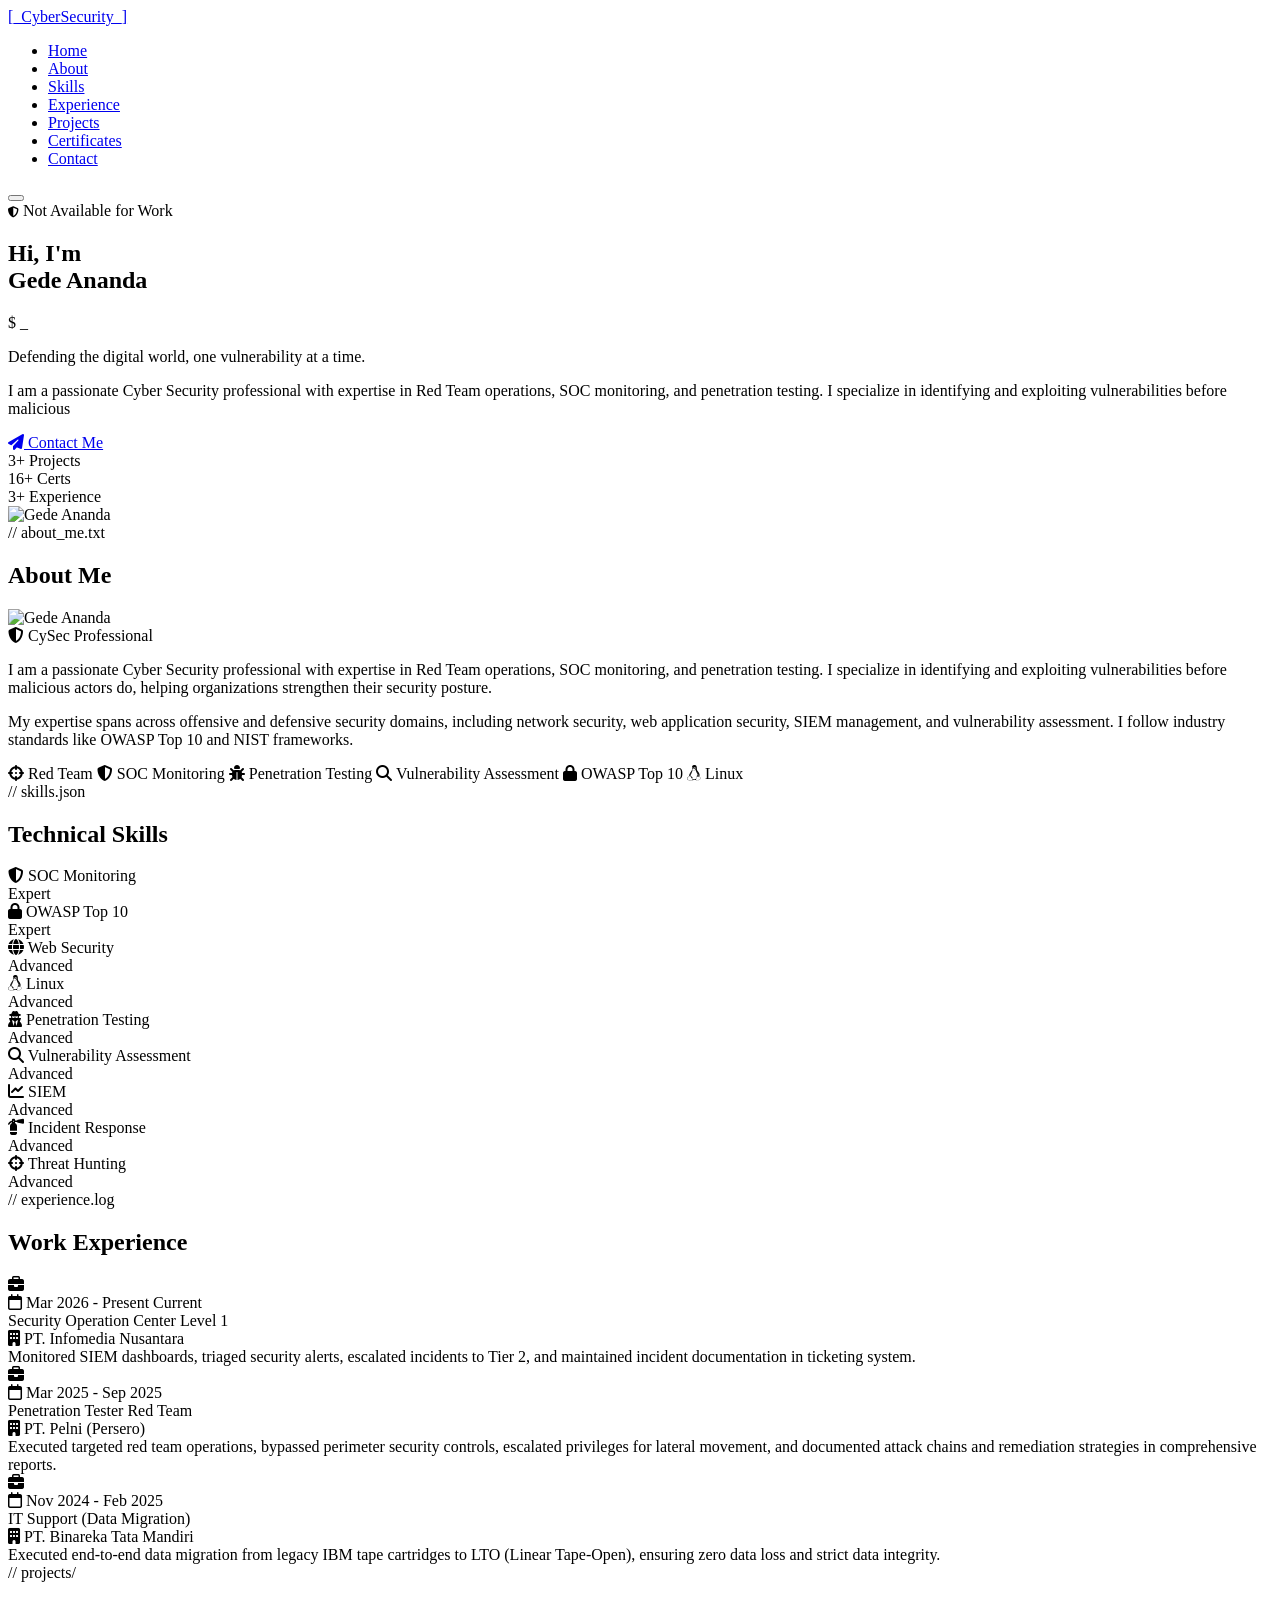
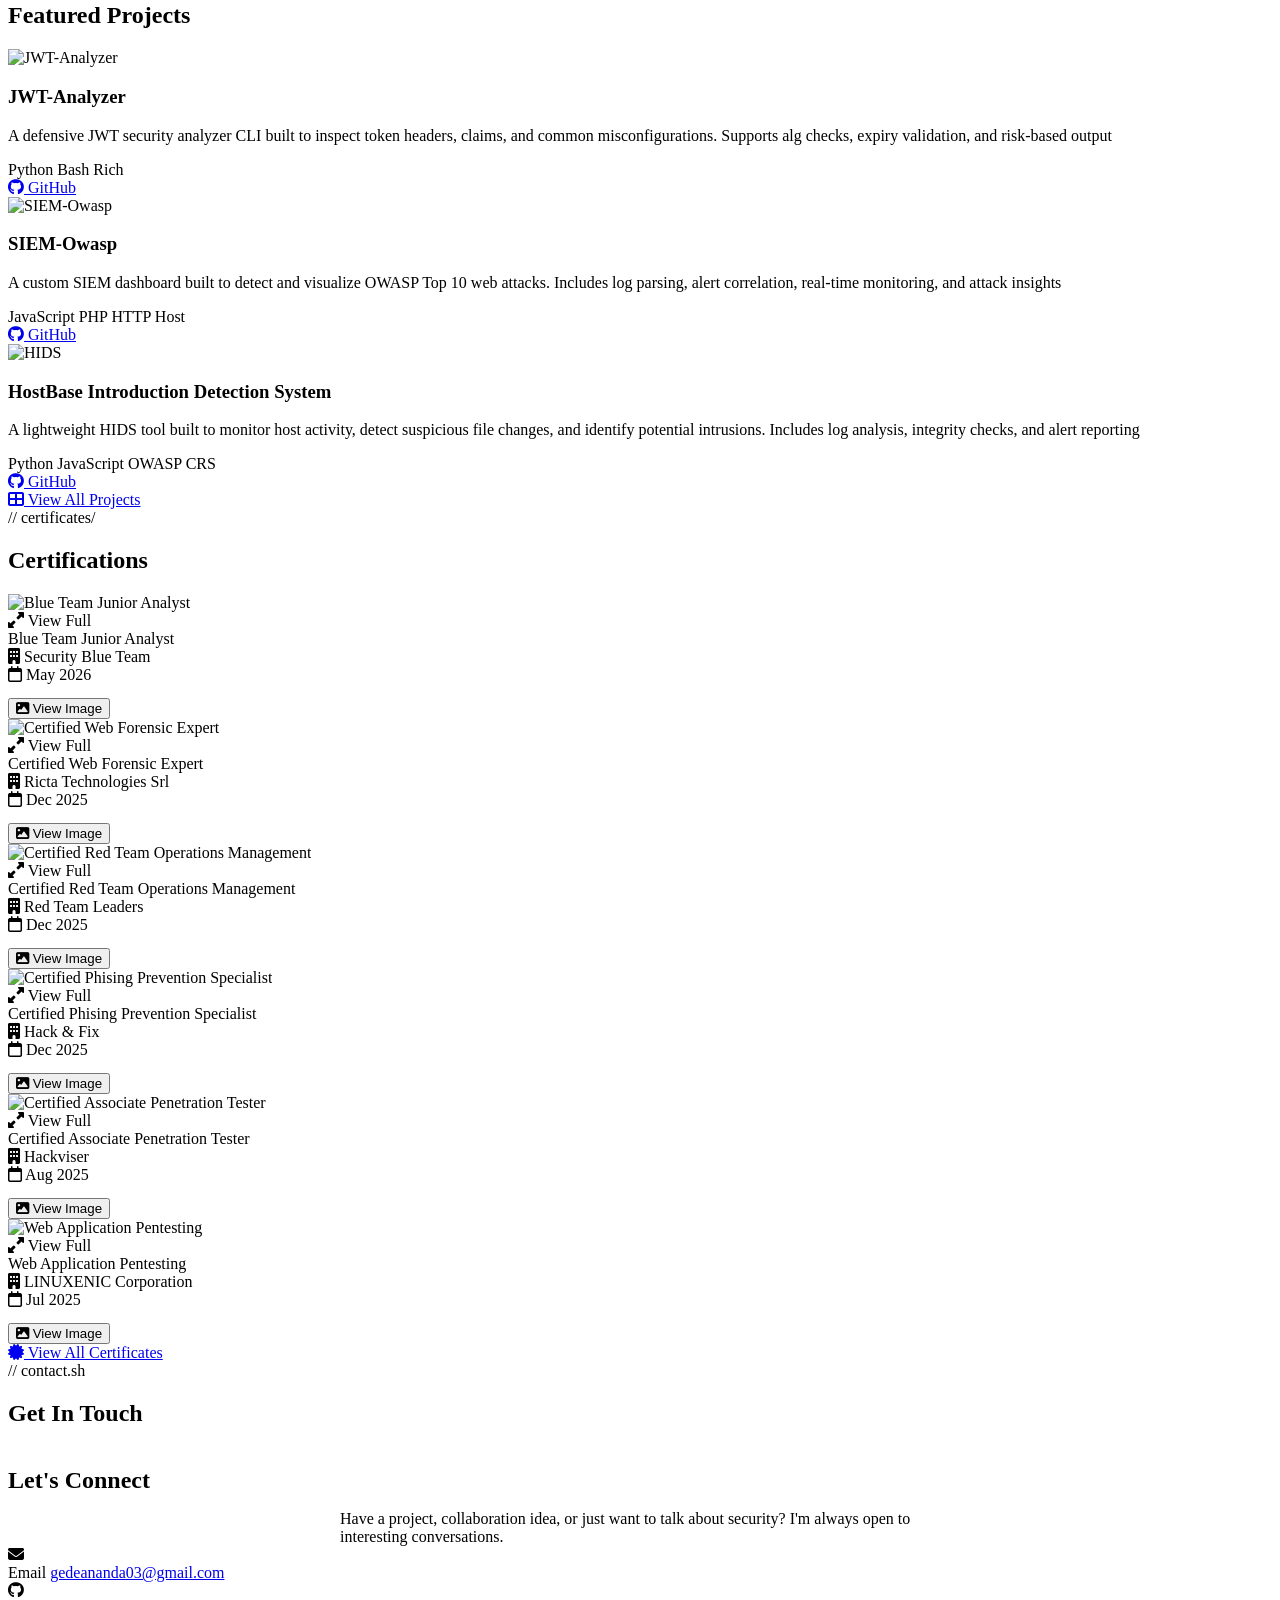
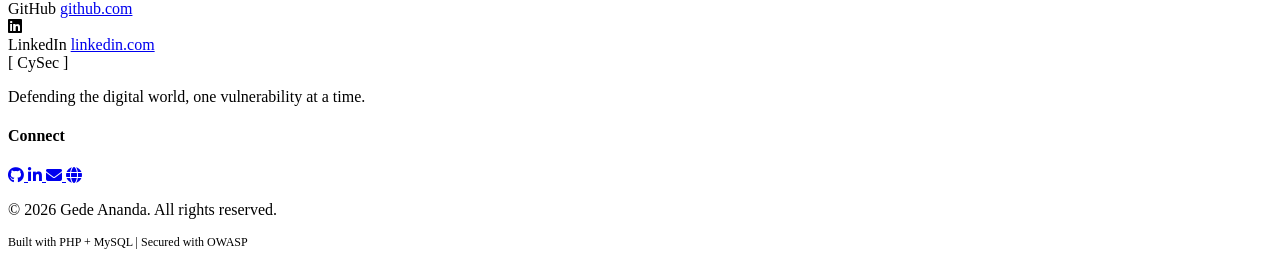
==== index.html @ 46caf902 "new" ====
<!DOCTYPE html>
<html lang="en">

<head>
  <meta charset="UTF-8">
  <meta name="viewport" content="width=device-width, initial-scale=1.0">
  <title>Gede Ananda | Cyber Security Portfolio</title>
  <meta name="description" content="Defending the digital world, one vulnerability at a time.">
  <meta name="keywords" content="cyber security, penetration testing, SOC analyst, red team, portfolio">
  <meta name="robots" content="index, follow">
  <meta property="og:title" content="Gede Ananda | Cyber Security Portfolio">
  <meta property="og:description" content="Defending the digital world, one vulnerability at a time.">
  <meta property="og:type" content="website">

  <!-- Font Awesome -->
  <link rel="stylesheet" href="https://cdnjs.cloudflare.com/ajax/libs/font-awesome/6.5.0/css/all.min.css">
  <!-- Main CSS -->
  <link rel="stylesheet" href="assets/css/style.css">
  <!-- Cursor Particle Effect -->
  <link rel="stylesheet" href="assets/css/cursor-particles.css">

  <style>
    /* Input error state */
    .form-control.input-error {
      border-color: #ef4444;
      box-shadow: 0 0 0 3px rgba(239, 68, 68, 0.15);
    }

    /* back-to-top */
    #back-to-top {
      position: fixed;
      bottom: 28px;
      right: 28px;
      width: 44px;
      height: 44px;
      background: linear-gradient(135deg, var(--cyan), var(--purple));
      border-radius: 50%;
      display: flex;
      align-items: center;
      justify-content: center;
      color: #fff;
      font-size: 1rem;
      cursor: pointer;
      opacity: 0;
      pointer-events: none;
      transition: all .3s ease;
      z-index: 500;
      box-shadow: 0 4px 20px rgba(0, 212, 255, .3);
      border: none;
    }

    #back-to-top:hover {
      transform: translateY(-3px);
    }
  </style>
</head>

<body>

  <!-- Navbar -->
  <nav class="navbar" id="navbar">
    <div class="container">
      <a href="index.html" class="nav-logo">
        <span class="logo-bracket">[</span>
        &nbsp;CyberSecurity&nbsp;
        <span class="logo-bracket">]</span>
      </a>

      <ul class="nav-links" id="nav-links">
        <li><a href="#hero" class="active">Home</a></li>
        <li><a href="#about">About</a></li>
        <li><a href="#skills">Skills</a></li>
        <li><a href="#experience">Experience</a></li>
        <li><a href="#projects">Projects</a></li>
        <li><a href="#certificates">Certificates</a></li>
        <li><a href="#contact" class="nav-cta">Contact</a></li>
      </ul>

      <button class="nav-toggle" id="nav-toggle" aria-label="Toggle navigation">
        <span></span><span></span><span></span>
      </button>
    </div>
  </nav>

  <!-- ============================================================
     HERO SECTION
     ============================================================ -->
  <section class="hero" id="hero" data-cursor-theme="dark">
    <div class="hero-glow"></div>
    <canvas id="hero-canvas"
      style="position:absolute;inset:0;width:100%;height:100%;pointer-events:none;z-index:0;"></canvas>

    <div class="container">
      <!-- Left content -->
      <div class="hero-content">
        <div class="hero-badge">
          <i class="fas fa-shield-alt" style="font-size:.7rem"></i>
          Not Available for Work
        </div>

        <h1 class="hero-name">
          Hi, I'm<br>
          <span class="highlight">Gede Ananda</span>
        </h1>

        <div class="hero-title">
          <span style="color:var(--text-muted)">$ </span>
          <span class="typing-text"
            data-phrases='["Cyber Security Analyst","Penetration Tester","Red Team Operator","SOC Analyst","Ethical Hacker"]'></span>
          <span style="color:var(--cyan);animation:pulse 1s infinite">_</span>
        </div>

        <p class="hero-tagline">Defending the digital world, one vulnerability at a time.</p>

        <p class="hero-desc">
          I am a passionate Cyber Security professional with expertise in Red Team operations, SOC monitoring, and
          penetration testing. I specialize in identifying and exploiting vulnerabilities before malicious </p>

        <div class="hero-actions">
          <a href="#contact" class="btn btn-outline" id="btn-contact">
            <i class="fas fa-paper-plane"></i> Contact Me
          </a>
        </div>

        <div class="hero-stats">
          <div class="hero-stat">
            <span class="hero-stat-number counter-number" data-count="3" data-suffix="+">3+</span>
            <span class="hero-stat-label">Projects</span>
          </div>
          <div class="hero-stat">
            <span class="hero-stat-number counter-number" data-count="16" data-suffix="+">16+</span>
            <span class="hero-stat-label">Certs</span>
          </div>
          <div class="hero-stat">
            <span class="hero-stat-number counter-number" data-count="3" data-suffix="+">3+</span>
            <span class="hero-stat-label">Experience</span>
          </div>
        </div>
      </div>

      <!-- Right: avatar -->
      <div class="hero-image-wrap">
        <div class="hero-avatar-ring">
          <img src="assets/uploads/profile/profile1.png" alt="Gede Ananda" class="hero-avatar" id="hero-avatar">
        </div>
      </div>
    </div>
  </section>

  <!-- ============================================================
     ABOUT SECTION
     ============================================================ -->
  <section id="about" data-cursor-theme="blue">
    <div class="container">
      <div class="section-header reveal">
        <span class="section-label">// about_me.txt</span>
        <h2 class="section-title">About Me</h2>
        <div class="section-line"></div>
      </div>

      <div class="about-grid">
        <div class="about-image-wrap reveal">
          <img src="assets/uploads/profile/profile2.png" alt="Gede Ananda" class="about-avatar">
          <div class="about-badge">
            <i class="fas fa-shield-alt"></i> CySec Professional
          </div>
        </div>

        <div class="about-content reveal reveal-delay-1">
          <p>
            I am a passionate Cyber Security professional with expertise in Red Team operations, SOC monitoring, and
            penetration testing. I specialize in identifying and exploiting vulnerabilities before malicious actors do,
            helping organizations strengthen their security posture. </p>
          <p>My expertise spans across offensive and defensive security domains, including network security, web
            application security, SIEM management, and vulnerability assessment. I follow industry standards like OWASP
            Top 10 and NIST frameworks.</p>

          <div class="about-tags">
            <span class="about-tag"><i class="fas fa-crosshairs"></i> Red Team</span>
            <span class="about-tag"><i class="fas fa-shield-alt"></i> SOC Monitoring</span>
            <span class="about-tag"><i class="fas fa-bug"></i> Penetration Testing</span>
            <span class="about-tag"><i class="fas fa-search"></i> Vulnerability Assessment</span>
            <span class="about-tag"><i class="fas fa-lock"></i> OWASP Top 10</span>
            <span class="about-tag"><i class="fab fa-linux"></i> Linux</span>
          </div>
        </div>
      </div>
    </div>
  </section>

  <!-- ============================================================
     SKILLS SECTION
     ============================================================ -->
  <section id="skills" data-cursor-theme="dark">
    <div class="container">
      <div class="section-header reveal">
        <span class="section-label">// skills.json</span>
        <h2 class="section-title">Technical Skills</h2>
        <div class="section-line"></div>
      </div>

      <div class="skills-grid">
        <div class="skill-card reveal" style="transition-delay: 0s">
          <div class="skill-header">
            <div class="skill-name">
              <i class="fas fa-shield-alt"></i>
              SOC Monitoring
            </div>
            <span class="skill-level-text level-expert">
              Expert </span>
          </div>
          <div class="skill-bar">
            <div class="skill-fill" data-level="90"></div>
          </div>
        </div>
        <div class="skill-card reveal" style="transition-delay: 0.1s">
          <div class="skill-header">
            <div class="skill-name">
              <i class="fas fa-lock"></i>
              OWASP Top 10
            </div>
            <span class="skill-level-text level-expert">
              Expert </span>
          </div>
          <div class="skill-bar">
            <div class="skill-fill" data-level="90"></div>
          </div>
        </div>
        <div class="skill-card reveal" style="transition-delay: 0.2s">
          <div class="skill-header">
            <div class="skill-name">
              <i class="fas fa-globe"></i>
              Web Security
            </div>
            <span class="skill-level-text level-advanced">
              Advanced </span>
          </div>
          <div class="skill-bar">
            <div class="skill-fill" data-level="88"></div>
          </div>
        </div>
        <div class="skill-card reveal" style="transition-delay: 0.3s">
          <div class="skill-header">
            <div class="skill-name">
              <i class="fab fa-linux"></i>
              Linux
            </div>
            <span class="skill-level-text level-advanced">
              Advanced </span>
          </div>
          <div class="skill-bar">
            <div class="skill-fill" data-level="87"></div>
          </div>
        </div>
        <div class="skill-card reveal" style="transition-delay: 0s">
          <div class="skill-header">
            <div class="skill-name">
              <i class="fas fa-user-secret"></i>
              Penetration Testing
            </div>
            <span class="skill-level-text level-advanced">
              Advanced </span>
          </div>
          <div class="skill-bar">
            <div class="skill-fill" data-level="85"></div>
          </div>
        </div>
        <div class="skill-card reveal" style="transition-delay: 0.1s">
          <div class="skill-header">
            <div class="skill-name">
              <i class="fas fa-search"></i>
              Vulnerability Assessment
            </div>
            <span class="skill-level-text level-advanced">
              Advanced </span>
          </div>
          <div class="skill-bar">
            <div class="skill-fill" data-level="85"></div>
          </div>
        </div>
        <div class="skill-card reveal" style="transition-delay: 0.3s">
          <div class="skill-header">
            <div class="skill-name">
              <i class="fas fa-chart-line"></i>
              SIEM
            </div>
            <span class="skill-level-text level-advanced">
              Advanced </span>
          </div>
          <div class="skill-bar">
            <div class="skill-fill" data-level="80"></div>
          </div>
        </div>
        <div class="skill-card reveal" style="transition-delay: 0s">
          <div class="skill-header">
            <div class="skill-name">
              <i class="fas fa-fire-extinguisher"></i>
              Incident Response
            </div>
            <span class="skill-level-text level-advanced">
              Advanced </span>
          </div>
          <div class="skill-bar">
            <div class="skill-fill" data-level="78"></div>
          </div>
        </div>
        <div class="skill-card reveal" style="transition-delay: 0.1s">
          <div class="skill-header">
            <div class="skill-name">
              <i class="fas fa-crosshairs"></i>
              Threat Hunting
            </div>
            <span class="skill-level-text level-advanced">
              Advanced </span>
          </div>
          <div class="skill-bar">
            <div class="skill-fill" data-level="75"></div>
          </div>
        </div>
      </div>
    </div>
  </section>

  <!-- ============================================================
     EXPERIENCE SECTION
     ============================================================ -->
  <section id="experience" data-cursor-theme="purple">
    <div class="container">
      <div class="section-header reveal">
        <span class="section-label">// experience.log</span>
        <h2 class="section-title">Work Experience</h2>
        <div class="section-line"></div>
      </div>

      <div class="timeline">
        <div class="timeline-item reveal">
          <div class="timeline-dot"><i class="fas fa-briefcase"></i></div>
          <div class="timeline-card">
            <div class="timeline-period">
              <i class="far fa-calendar"></i>
              Mar 2026 - Present <span class="badge-current"> Current</span>
            </div>
            <div class="timeline-position">Security Operation Center Level 1</div>
            <div class="timeline-company"><i class="fas fa-building"></i> PT. Infomedia Nusantara</div>
            <div class="timeline-desc">Monitored SIEM dashboards, triaged security alerts, escalated incidents to Tier
              2, and maintained incident documentation in ticketing system.</div>
          </div>
        </div>
        <div class="timeline-item reveal">
          <div class="timeline-dot"><i class="fas fa-briefcase"></i></div>
          <div class="timeline-card">
            <div class="timeline-period">
              <i class="far fa-calendar"></i>
              Mar 2025 - Sep 2025
            </div>
            <div class="timeline-position">Penetration Tester Red Team</div>
            <div class="timeline-company"><i class="fas fa-building"></i> PT. Pelni (Persero)</div>
            <div class="timeline-desc">Executed targeted red team operations, bypassed perimeter security controls,
              escalated privileges for lateral movement, and documented attack chains and remediation strategies in
              comprehensive reports.</div>
          </div>
        </div>
        <div class="timeline-item reveal">
          <div class="timeline-dot"><i class="fas fa-briefcase"></i></div>
          <div class="timeline-card">
            <div class="timeline-period">
              <i class="far fa-calendar"></i>
              Nov 2024 - Feb 2025
            </div>
            <div class="timeline-position">IT Support (Data Migration)</div>
            <div class="timeline-company"><i class="fas fa-building"></i> PT. Binareka Tata Mandiri</div>
            <div class="timeline-desc">Executed end-to-end data migration from legacy IBM tape cartridges to LTO (Linear
              Tape-Open), ensuring zero data loss and strict data integrity.</div>
          </div>
        </div>
      </div>
    </div>
  </section>

  <!-- ============================================================
     PROJECTS SECTION
     ============================================================ -->
  <section id="projects" data-cursor-theme="dark">
    <div class="container">
      <div class="section-header reveal">
        <span class="section-label">// projects/</span>
        <h2 class="section-title">Featured Projects</h2>
        <div class="section-line"></div>
      </div>

      <div class="projects-grid">
        <div class="project-card reveal" style="transition-delay: 0s">
          <div class="project-image-placeholder">
            <img src="assets/uploads/project/JWT.png" alt="JWT-Analyzer" class="cert-image" loading="lazy">
          </div>

          <div class="project-body">
            <h3 class="project-title">JWT-Analyzer</h3>
            <p class="project-desc">
              A defensive JWT security analyzer CLI built to inspect token headers, claims, and common
              misconfigurations. Supports alg checks, expiry validation, and risk-based output </p>

            <div class="project-tech">
              <span class="tech-tag">Python</span>
              <span class="tech-tag">Bash</span>
              <span class="tech-tag">Rich</span>
            </div>

            <div class="project-links">
              <a href="https://github.com/nantzzsec/jwt-analyzer" target="_blank" rel="noopener noreferrer"
                class="project-link github">
                <i class="fab fa-github"></i> GitHub
              </a>
            </div>
          </div>
        </div>

        <div class="project-card reveal" style="transition-delay: 0.1s">
          <div class="project-image-placeholder">
            <img src="assets/uploads/project/SIEM-Owasp.png" alt="SIEM-Owasp" class="cert-image" loading="lazy">
          </div>
          <div class="project-body">
            <h3 class="project-title">SIEM-Owasp</h3>
            <p class="project-desc">
              A custom SIEM dashboard built to detect and visualize OWASP Top 10 web attacks. Includes log parsing,
              alert correlation, real-time monitoring, and attack insights</p>
            <div class="project-tech">
              <span class="tech-tag">JavaScript</span>
              <span class="tech-tag">PHP</span>
              <span class="tech-tag">HTTP</span>
              <span class="tech-tag">Host</span>
            </div>
            <div class="project-links">
              <a href="https://github.com/nantzzsec/SIEM_Owasp" target="_blank" rel="noopener noreferrer"
                class="project-link github">
                <i class="fab fa-github"></i> GitHub
              </a>
            </div>
          </div>
        </div>

        <div class="project-card reveal" style="transition-delay: 0.2s">
          <div class="project-image-placeholder">
            <img src="assets/uploads/project/HIDS.png" alt="HIDS" class="cert-image" loading="lazy">
          </div>
          <div class="project-body">
            <h3 class="project-title">HostBase Introduction Detection System</h3>
            <p class="project-desc">
              A lightweight HIDS tool built to monitor host activity, detect suspicious file changes, and identify
              potential intrusions. Includes log analysis, integrity checks, and alert reporting</p>
            <div class="project-tech">
              <span class="tech-tag">Python</span>
              <span class="tech-tag">JavaScript</span>
              <span class="tech-tag">OWASP CRS</span>
            </div>
            <div class="project-links">
              <a href="https://github.com/nantzzsec/HIDS" target="_blank" rel="noopener noreferrer"
                class="project-link github">
                <i class="fab fa-github"></i> GitHub
              </a>
            </div>
          </div>
        </div>
      </div>
      <a href="projects.html" class="btn btn-secoundary" id="btn-projects-submit"
        style="width:100%;justify-content:center">
        <i class="fas fa-th-large"></i> View All Projects
      </a>
    </div>
  </section>

  <!-- ============================================================
     CERTIFICATES SECTION
     ============================================================ -->
  <section id="certificates" data-cursor-theme="blue">
    <div class="container">
      <div class="section-header reveal">
        <span class="section-label">// certificates/</span>
        <h2 class="section-title">Certifications</h2>
        <div class="section-line"></div>
      </div>

      <div class="certs-grid">
        <div class="cert-card reveal" style="transition-delay: 0s">
          <!-- Certificate photo ΓåÆ click to open lightbox -->
          <div class="cert-image-wrap" data-lightbox-src="assets/uploads/certificates/BTFA.jpg"
            data-lightbox-title="Blue Team Junior Analyst">
            <img src="assets/uploads/certificates/BTFA.jpg" alt="Blue Team Junior Analyst" class="cert-image"
              loading="lazy">
            <div class="cert-image-overlay">
              <i class="fas fa-expand-alt"></i>
              <span>View Full</span>
            </div>
          </div>
          <div class="cert-body">
            <div class="cert-title">Blue Team Junior Analyst</div>
            <div class="cert-issuer"><i class="fas fa-building"></i> Security Blue Team</div>
            <div class="cert-date"><i class="far fa-calendar"></i> May 2026</div>
            <div style="display:flex;gap:8px;flex-wrap:wrap;margin-top:14px">
              <button type="button" class="cert-link" data-lightbox-src="assets/uploads/certificates/BFTA.jpg"
                data-lightbox-title="Security Blue Team">
                <i class="fas fa-image"></i> View Image
              </button>
            </div>
          </div>
        </div>

        <div class="cert-card reveal" style="transition-delay: 0s">
          <!-- Certificate photo ΓåÆ click to open lightbox -->
          <div class="cert-image-wrap" data-lightbox-src="assets/uploads/certificates/CWFE.jpg"
            data-lightbox-title="Certified Web Forensic Expert">
            <img src="assets/uploads/certificates/CWFE.jpg" alt="Certified Web Forensic Expert" class="cert-image"
              loading="lazy">
            <div class="cert-image-overlay">
              <i class="fas fa-expand-alt"></i>
              <span>View Full</span>
            </div>
          </div>
          <div class="cert-body">
            <div class="cert-title">Certified Web Forensic Expert</div>
            <div class="cert-issuer"><i class="fas fa-building"></i> Ricta Technologies Srl</div>
            <div class="cert-date"><i class="far fa-calendar"></i> Dec 2025</div>
            <div style="display:flex;gap:8px;flex-wrap:wrap;margin-top:14px">
              <button type="button" class="cert-link" data-lightbox-src="assets/uploads/certificates/CWFE.jpg"
                data-lightbox-title="Certified Web Forensic Expert">
                <i class="fas fa-image"></i> View Image
              </button>
            </div>
          </div>
        </div>

        <div class="cert-card reveal" style="transition-delay: 0s">
          <!-- Certificate photo ΓåÆ click to open lightbox -->
          <div class="cert-image-wrap" data-lightbox-src="assets/uploads/certificates/CRTOM.jpg"
            data-lightbox-title="Certified Red Team Operations Management">
            <img src="assets/uploads/certificates/CRTOM.jpg" alt="Certified Red Team Operations Management"
              class="cert-image" loading="lazy">
            <div class="cert-image-overlay">
              <i class="fas fa-expand-alt"></i>
              <span>View Full</span>
            </div>
          </div>
          <div class="cert-body">
            <div class="cert-title">Certified Red Team Operations Management</div>
            <div class="cert-issuer"><i class="fas fa-building"></i> Red Team Leaders</div>
            <div class="cert-date"><i class="far fa-calendar"></i> Dec 2025</div>
            <div style="display:flex;gap:8px;flex-wrap:wrap;margin-top:14px">
              <button type="button" class="cert-link" data-lightbox-src="assets/uploads/certificates/CRTOM.jpg"
                data-lightbox-title="Certified Red Team Operations Management">
                <i class="fas fa-image"></i> View Image
              </button>
            </div>
          </div>
        </div>
        <div class="cert-card reveal" style="transition-delay: 0s">
          <!-- Certificate photo ΓåÆ click to open lightbox -->
          <div class="cert-image-wrap" data-lightbox-src="assets/uploads/certificates/CPPS.jpg"
            data-lightbox-title="Certified Phising Prevention Specialist">
            <img src="assets/uploads/certificates/CPPS.jpg" alt="Certified Phising Prevention Specialist"
              class="cert-image" loading="lazy">
            <div class="cert-image-overlay">
              <i class="fas fa-expand-alt"></i>
              <span>View Full</span>
            </div>
          </div>
          <div class="cert-body">
            <div class="cert-title">Certified Phising Prevention Specialist</div>
            <div class="cert-issuer"><i class="fas fa-building"></i> Hack & Fix</div>
            <div class="cert-date"><i class="far fa-calendar"></i> Dec 2025</div>
            <div style="display:flex;gap:8px;flex-wrap:wrap;margin-top:14px">
              <button type="button" class="cert-link" data-lightbox-src="assets/uploads/certificates/CPPS.jpg"
                data-lightbox-title="Certified Phising Prevention Specialist">
                <i class="fas fa-image"></i> View Image
              </button>
            </div>
          </div>
        </div>
        <div class="cert-card reveal" style="transition-delay: 0s">
          <!-- Certificate photo ΓåÆ click to open lightbox -->
          <div class="cert-image-wrap" data-lightbox-src="assets/uploads/certificates/CAPT.jpg"
            data-lightbox-title="Certified Associate Penetration Tester">
            <img src="assets/uploads/certificates/CAPT.jpg" alt="Certified Associate Penetration Tester"
              class="cert-image" loading="lazy">
            <div class="cert-image-overlay">
              <i class="fas fa-expand-alt"></i>
              <span>View Full</span>
            </div>
          </div>
          <div class="cert-body">
            <div class="cert-title">Certified Associate Penetration Tester</div>
            <div class="cert-issuer"><i class="fas fa-building"></i> Hackviser</div>
            <div class="cert-date"><i class="far fa-calendar"></i> Aug 2025</div>
            <div style="display:flex;gap:8px;flex-wrap:wrap;margin-top:14px">
              <button type="button" class="cert-link" data-lightbox-src="assets/uploads/certificates/CAPT.jpg"
                data-lightbox-title="Certified Associate Penetration Tester">
                <i class="fas fa-image"></i> View Image
              </button>
            </div>
          </div>
        </div>
        <div class="cert-card reveal" style="transition-delay: 0s">
          <!-- Certificate photo ΓåÆ click to open lightbox -->
          <div class="cert-image-wrap" data-lightbox-src="assets/uploads/certificates/LWAP.jpg"
            data-lightbox-title="Web Application Pentesting">
            <img src="assets/uploads/certificates/LWAP.jpg" alt="Web Application Pentesting" class="cert-image"
              loading="lazy">
            <div class="cert-image-overlay">
              <i class="fas fa-expand-alt"></i>
              <span>View Full</span>
            </div>
          </div>
          <div class="cert-body">
            <div class="cert-title">Web Application Pentesting</div>
            <div class="cert-issuer"><i class="fas fa-building"></i> LINUXENIC Corporation</div>
            <div class="cert-date"><i class="far fa-calendar"></i> Jul 2025</div>
            <div style="display:flex;gap:8px;flex-wrap:wrap;margin-top:14px">
              <button type="button" class="cert-link" data-lightbox-src="assets/uploads/certificates/LWAP.jpg"
                data-lightbox-title="Web Application Pentesting">
                <i class="fas fa-image"></i> View Image
              </button>
            </div>
          </div>
        </div>
      </div>
      <a href="certificates.html" class="btn btn-secoundary"
        style="width:100%;justify-content:center;margin-top:40px;"><i class="fas fa-certificate"></i> View All
        Certificates</a>
    </div>
  </section>

  <!-- ============================================================
     CONTACT SECTION
     ============================================================ -->
  <section id="contact" data-cursor-theme="dark">
    <div class="container">
      <div class="section-header reveal">
        <span class="section-label">// contact.sh</span>
        <h2 class="section-title">Get In Touch</h2>
        <div class="section-line"></div>
        <h3 style="margin-top: 40px; margin-bottom: 16px; font-size: 1.5rem; color: var(--text-primary);">Let's Connect
        </h3>
        <p style="color: var(--text-secondary); max-width: 600px; margin: 0 auto;">Have a project, collaboration idea,
          or just want to talk about security? I'm always open to interesting conversations.</p>
      </div>

      <div class="contact-grid">

        <div class="contact-item">
          <div class="contact-item-icon"><i class="fas fa-envelope"></i></div>
          <div class="contact-item-text">
            <span class="label">Email</span>
            <a href="mailto:gedeananda03@gmail.com" class="value">gedeananda03@gmail.com</a>
          </div>
        </div>

        <div class="contact-item">
          <div class="contact-item-icon"><i class="fab fa-github"></i></div>
          <div class="contact-item-text">
            <span class="label">GitHub</span>
            <a href="https://github.com/nantzzsec" target="_blank" rel="noopener noreferrer"
              class="value">github.com</a>
          </div>
        </div>

        <div class="contact-item">
          <div class="contact-item-icon"><i class="fab fa-linkedin"></i></div>
          <div class="contact-item-text">
            <span class="label">LinkedIn</span>
            <a href="https://linkedin.com/in/gede-ananda" target="_blank" rel="noopener noreferrer"
              class="value">linkedin.com</a>
          </div>
        </div>
      </div>
    </div>
  </section>

  <!-- ============================================================
     FOOTER
     ============================================================ -->
  <footer class="footer" data-cursor-theme="blue">
    <div class="container">
      <div class="footer-grid">
        <div class="footer-brand">
          <div class="nav-logo" style="margin-bottom:12px">
            <span class="logo-bracket">[</span>&nbsp;CySec&nbsp;<span class="logo-bracket">]</span>
          </div>
          <p>Defending the digital world, one vulnerability at a time.</p>
        </div>

        <div class="footer-links">
          <h4>Connect</h4>
          <div class="footer-socials">
            <a href="https://github.com/nantzzsec" class="social-link" target="_blank" rel="noopener noreferrer"
              title="GitHub" id="footer-github">
              <i class="fab fa-github"></i>
            </a>
            <a href="https://linkedin.com/in/gede-ananda" class="social-link" target="_blank" rel="noopener noreferrer"
              title="LinkedIn" id="footer-linkedin">
              <i class="fab fa-linkedin-in"></i>
            </a>
            <a href="mailto:gedeananda03@gmail.com" class="social-link" title="Email" id="footer-email">
              <i class="fas fa-envelope"></i>
            </a>
            <a href="https://gedeananda.com" class="social-link" target="_blank" rel="noopener noreferrer"
              title="Website" id="footer-website">
              <i class="fas fa-globe"></i>
            </a>
          </div>
        </div>
      </div>

      <div class="footer-bottom">
        <p class="footer-copy">
          &copy; 2026 <span>Gede Ananda</span>. All rights
          reserved.
        </p>
        <p class="footer-copy" style="font-family:var(--font-code);font-size:.75rem">
          Built with <span>PHP</span> + <span>MySQL</span> | Secured with <span>OWASP</span>
        </p>
      </div>
    </div>
  </footer>

  <!-- Back to top -->
  <button id="back-to-top" aria-label="Back to top" title="Back to top">
    <i class="fas fa-chevron-up"></i>
  </button>

  <script src="assets/js/main.js"></script>
  <!-- Cursor Particle Trail Effect (frontend only) -->
  <script src="assets/js/cursor-particles.js"></script>
</body>

</html>
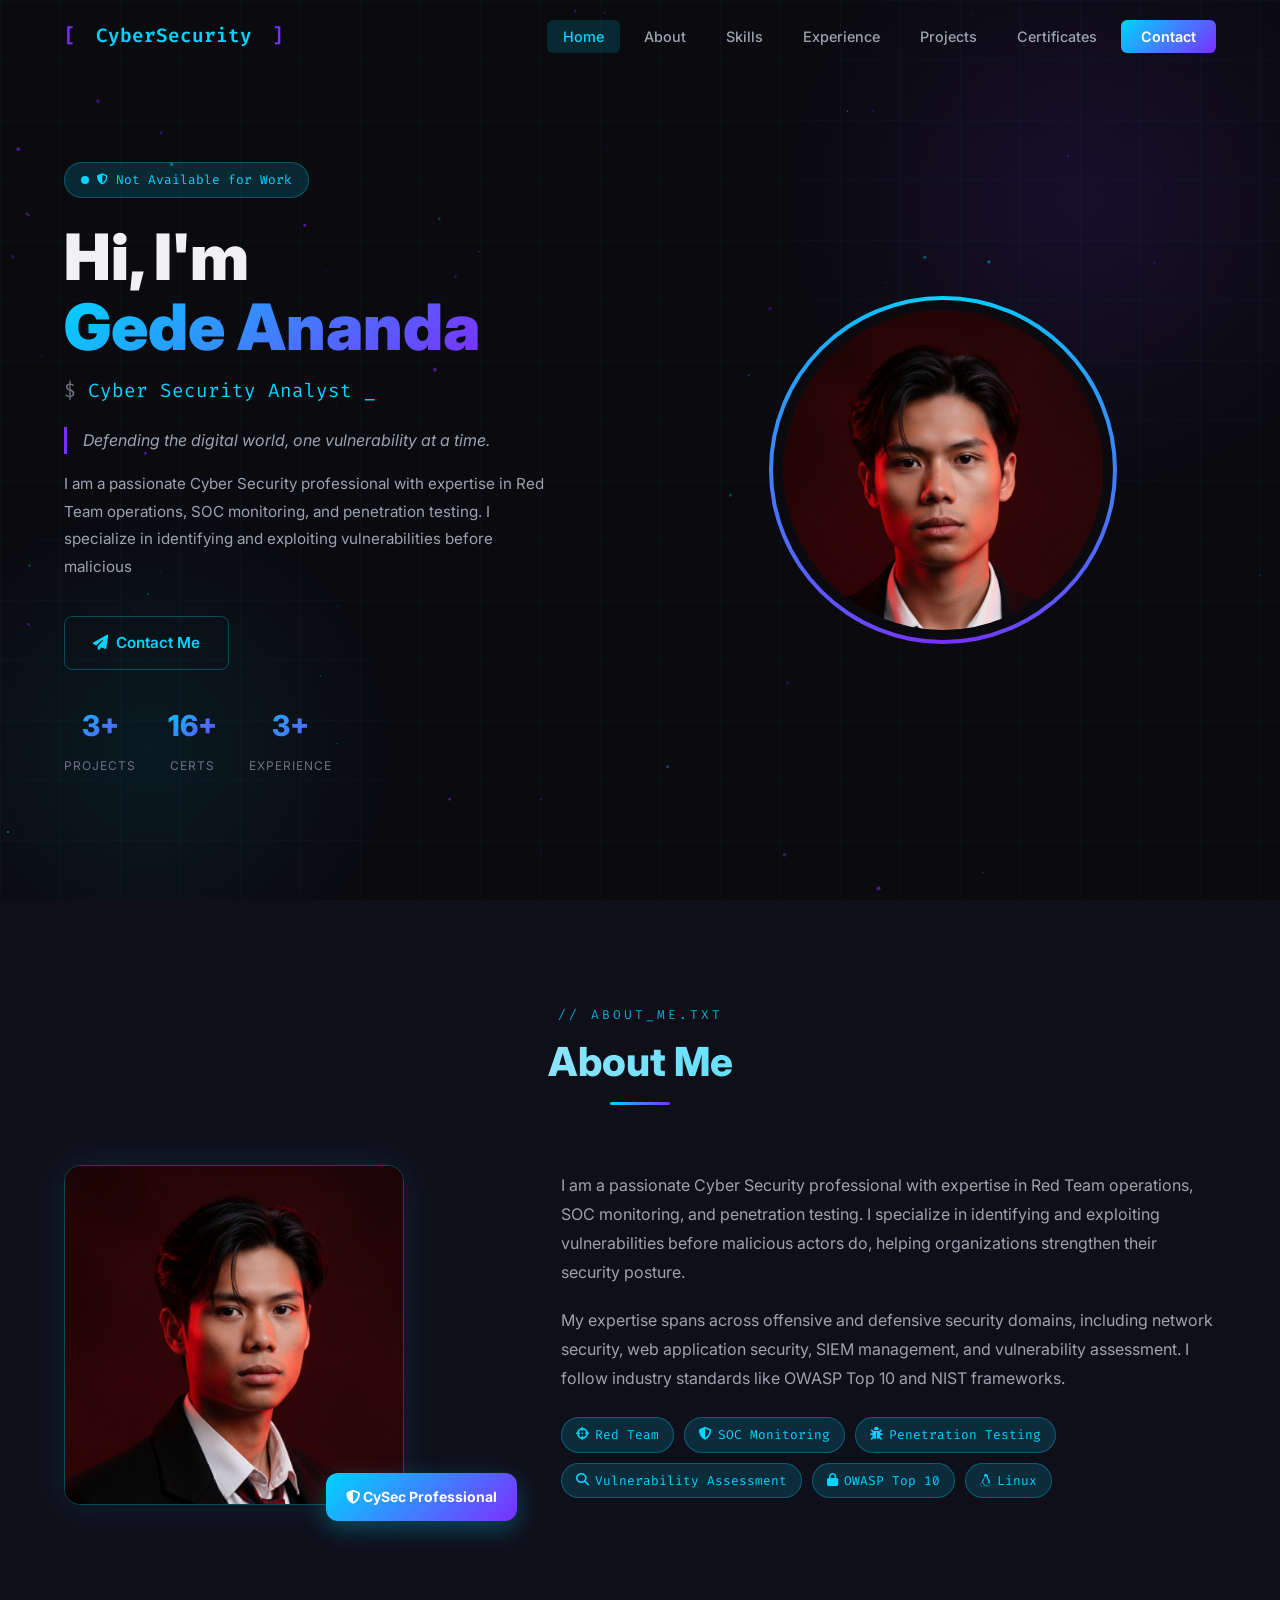
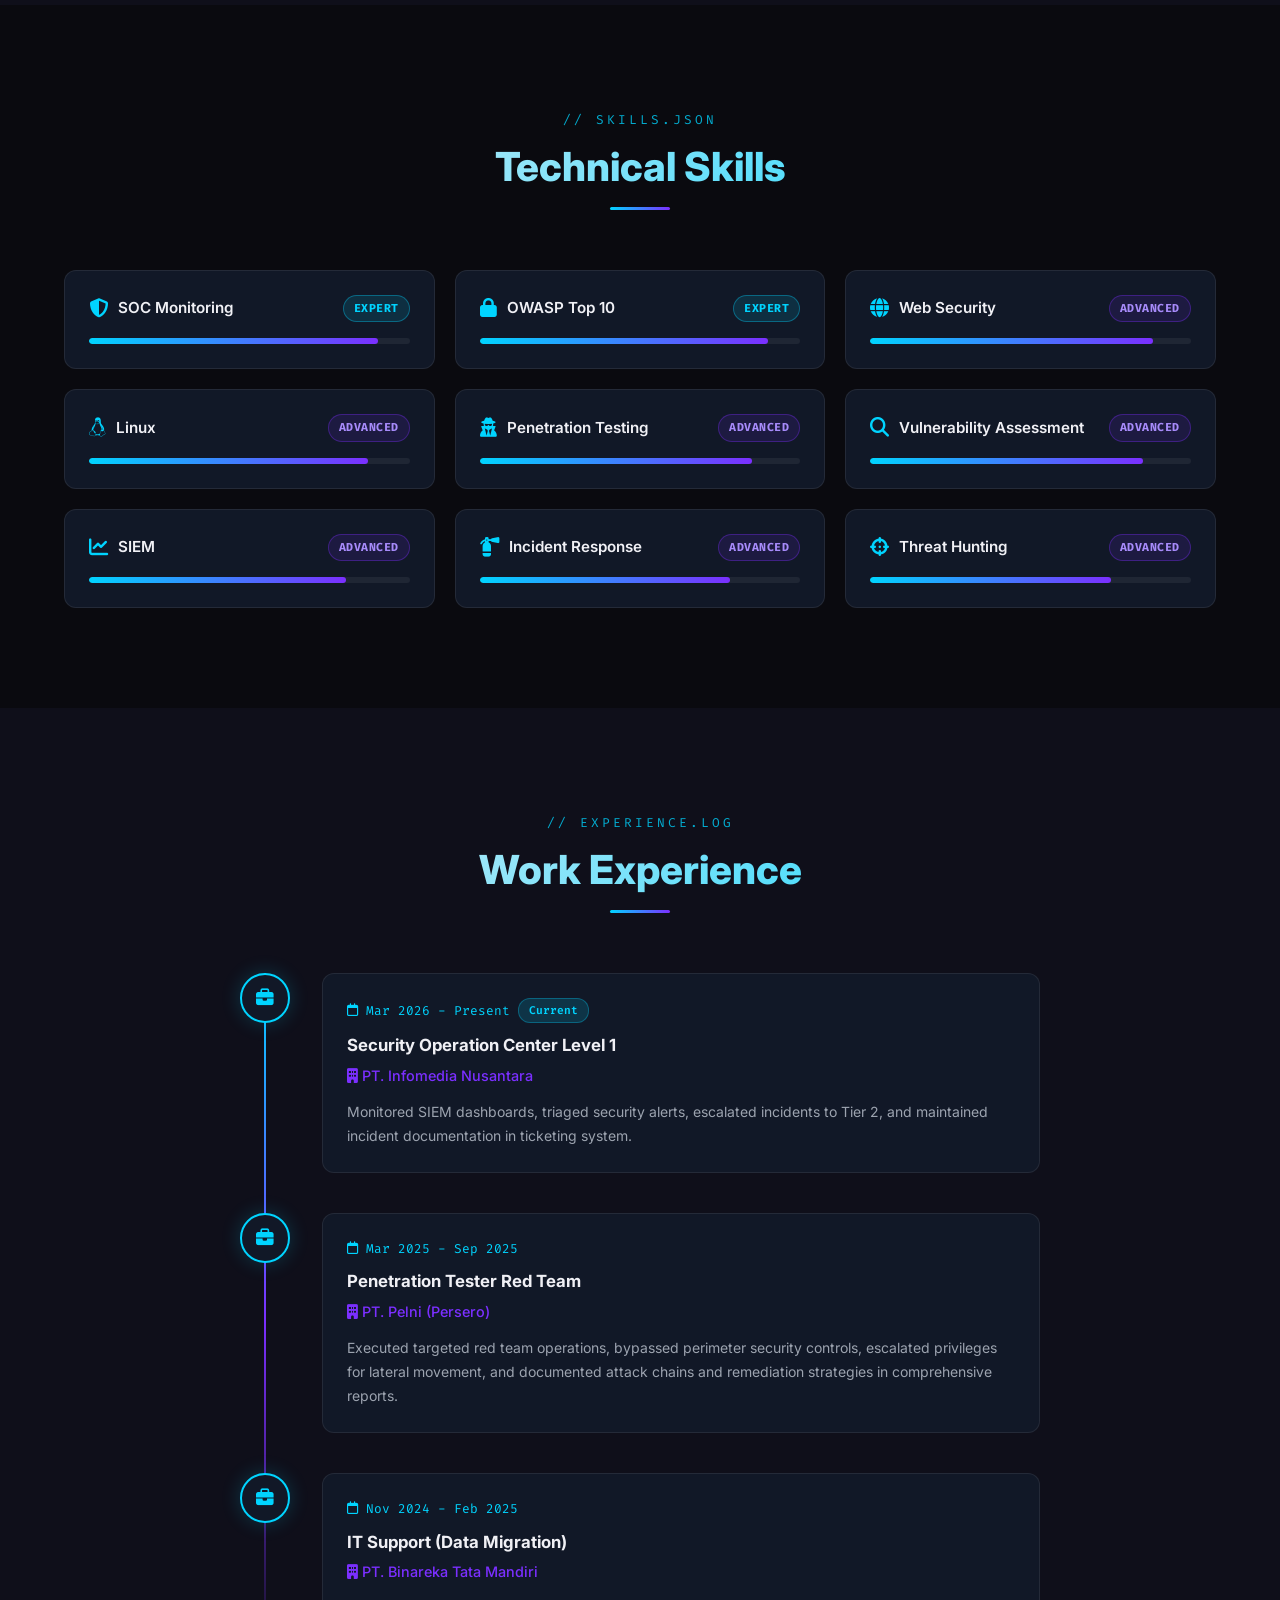
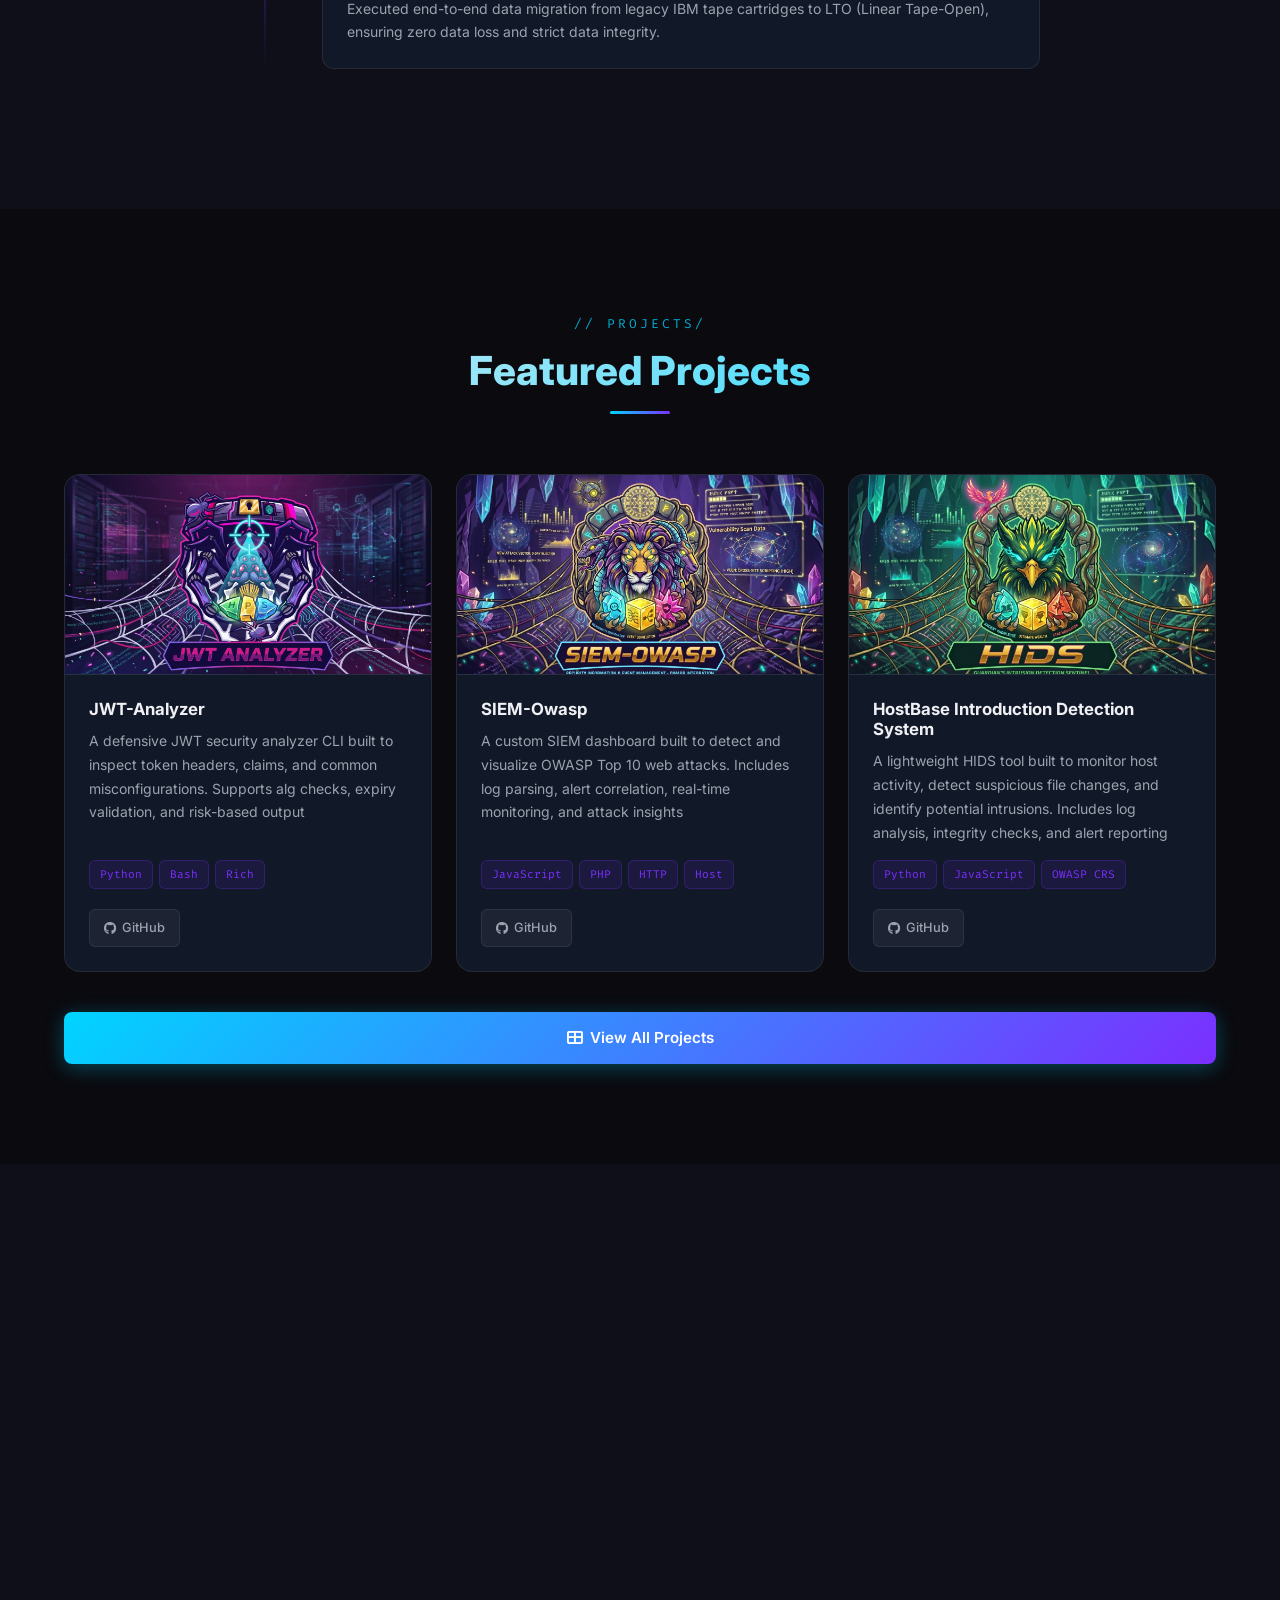
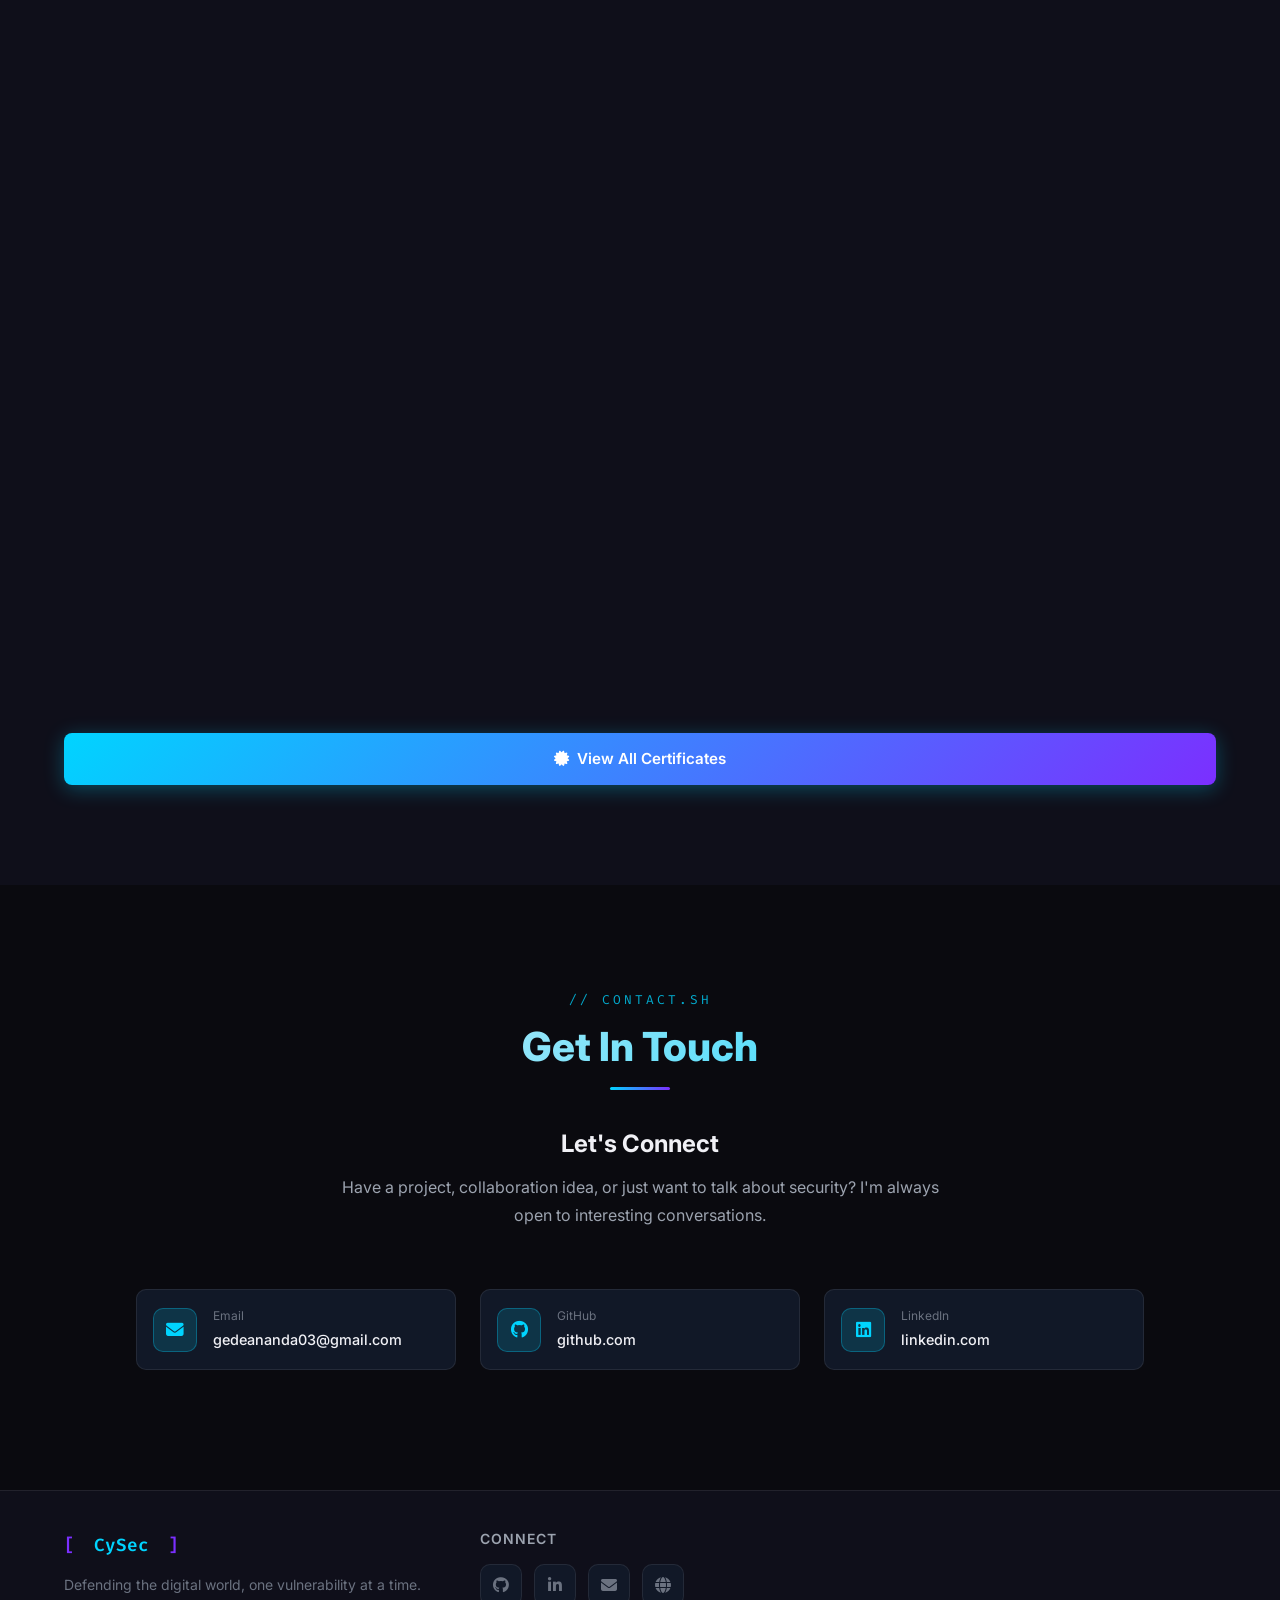
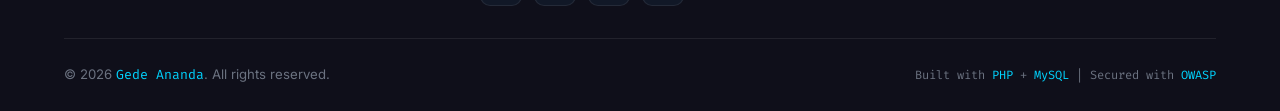
==== commit 9b78f326: "up new cert" ====
--- a/index.html
+++ b/index.html
@@ -552,24 +552,23 @@
             </div>
           </div>
         </div>
-        <div class="cert-card reveal" style="transition-delay: 0s">
-          <!-- Certificate photo ΓåÆ click to open lightbox -->
-          <div class="cert-image-wrap" data-lightbox-src="assets/uploads/certificates/CPPS.jpg"
-            data-lightbox-title="Certified Phising Prevention Specialist">
-            <img src="assets/uploads/certificates/CPPS.jpg" alt="Certified Phising Prevention Specialist"
-              class="cert-image" loading="lazy">
+        <div class="cert-card reveal" style="transition-delay:0s">
+          <div class="cert-image-wrap" data-lightbox-src="assets/uploads/certificates/JSOC.png"
+            data-lightbox-title="Junior Security Operation Center">
+            <img src="assets/uploads/certificates/JSOC.png" alt="Junior Security Operation Center" class="cert-image"
+              loading="lazy">
             <div class="cert-image-overlay">
               <i class="fas fa-expand-alt"></i>
               <span>View Full</span>
             </div>
           </div>
           <div class="cert-body">
-            <div class="cert-title">Certified Phising Prevention Specialist</div>
-            <div class="cert-issuer"><i class="fas fa-building"></i> Hack & Fix</div>
-            <div class="cert-date"><i class="far fa-calendar"></i> Dec 2025</div>
+            <div class="cert-title">Junior Security Operation Center</div>
+            <div class="cert-issuer"><i class="fas fa-building"></i> Vibe Security</div>
+            <div class="cert-date"><i class="far fa-calendar"></i> 23 2026</div>
             <div style="display:flex;gap:8px;flex-wrap:wrap;margin-top:14px">
-              <button type="button" class="cert-link" data-lightbox-src="assets/uploads/certificates/CPPS.jpg"
-                data-lightbox-title="Certified Phising Prevention Specialist">
+              <button type="button" class="cert-link" data-lightbox-src="assets/uploads/certificates/JSOC.png"
+                data-lightbox-title="Junior Security Operation Center">
                 <i class="fas fa-image"></i> View Image
               </button>
             </div>
@@ -598,11 +597,10 @@
             </div>
           </div>
         </div>
-        <div class="cert-card reveal" style="transition-delay: 0s">
-          <!-- Certificate photo ΓåÆ click to open lightbox -->
-          <div class="cert-image-wrap" data-lightbox-src="assets/uploads/certificates/LWAP.jpg"
-            data-lightbox-title="Web Application Pentesting">
-            <img src="assets/uploads/certificates/LWAP.jpg" alt="Web Application Pentesting" class="cert-image"
+        <div class="cert-card reveal" style="transition-delay:0s">
+          <div class="cert-image-wrap" data-lightbox-src="assets/uploads/certificates/CORE.jpg"
+            data-lightbox-title="Certified Cybersecurity Foundations">
+            <img src="assets/uploads/certificates/CORE.jpg" alt="Certified Cybersecurity Foundations" class="cert-image"
               loading="lazy">
             <div class="cert-image-overlay">
               <i class="fas fa-expand-alt"></i>
@@ -610,12 +608,12 @@
             </div>
           </div>
           <div class="cert-body">
-            <div class="cert-title">Web Application Pentesting</div>
-            <div class="cert-issuer"><i class="fas fa-building"></i> LINUXENIC Corporation</div>
-            <div class="cert-date"><i class="far fa-calendar"></i> Jul 2025</div>
+            <div class="cert-title">Certified Cybersecurity Foundations</div>
+            <div class="cert-issuer"><i class="fas fa-building"></i> hackviser</div>
+            <div class="cert-date"><i class="far fa-calendar"></i> 24 2026</div>
             <div style="display:flex;gap:8px;flex-wrap:wrap;margin-top:14px">
-              <button type="button" class="cert-link" data-lightbox-src="assets/uploads/certificates/LWAP.jpg"
-                data-lightbox-title="Web Application Pentesting">
+              <button type="button" class="cert-link" data-lightbox-src="assets/uploads/certificates/CORE.jpg"
+                data-lightbox-title="Certified Cybersecurity Foundations">
                 <i class="fas fa-image"></i> View Image
               </button>
             </div>
--- a/assets/css/style.css
+++ b/assets/css/style.css
@@ -0,0 +1,1864 @@
+/* ============================================================
+   Cyber Security Portfolio — Main Stylesheet
+   Theme: Dark Cybersecurity (Cyan + Purple Accent)
+   ============================================================ */
+
+/* ---- Google Fonts ---- */
+@import url('https://fonts.googleapis.com/css2?family=Inter:wght@300;400;500;600;700;800;900&family=Fira+Code:wght@400;500;600&display=swap');
+
+/* ---- CSS Custom Properties ---- */
+:root {
+  /* Colors */
+  --bg-primary: #0a0a0f;
+  --bg-secondary: #0f0f1a;
+  --bg-card: #111827;
+  --bg-glass: rgba(17, 24, 39, 0.7);
+
+  --cyan: #00d4ff;
+  --cyan-dark: #0099cc;
+  --cyan-glow: rgba(0, 212, 255, 0.15);
+  --purple: #7b2fff;
+  --purple-dark: #5b1fcc;
+  --purple-glow: rgba(123, 47, 255, 0.15);
+
+  --text-primary: #f0f0f5;
+  --text-secondary: #9ca3af;
+  --text-muted: #6b7280;
+  --border: rgba(255, 255, 255, 0.08);
+  --border-cyan: rgba(0, 212, 255, 0.3);
+
+  /* Typography */
+  --font-main: 'Inter', sans-serif;
+  --font-code: 'Fira Code', monospace;
+
+  /* Spacing */
+  --container: 1200px;
+  --section-py: 100px;
+
+  /* Transitions */
+  --transition: all 0.3s cubic-bezier(0.4, 0, 0.2, 1);
+  --transition-fast: all 0.15s ease;
+}
+
+/* ---- Reset & Base ---- */
+*,
+*::before,
+*::after {
+  margin: 0;
+  padding: 0;
+  box-sizing: border-box;
+}
+
+html {
+  scroll-behavior: smooth;
+  scroll-padding-top: 70px;
+}
+
+body {
+  font-family: var(--font-main);
+  background-color: var(--bg-primary);
+  color: var(--text-primary);
+  line-height: 1.7;
+  overflow-x: hidden;
+}
+
+/* Scrollbar Styling */
+::-webkit-scrollbar {
+  width: 6px;
+}
+
+::-webkit-scrollbar-track {
+  background: var(--bg-primary);
+}
+
+::-webkit-scrollbar-thumb {
+  background: var(--purple);
+  border-radius: 3px;
+}
+
+::-webkit-scrollbar-thumb:hover {
+  background: var(--cyan);
+}
+
+/* ---- Container ---- */
+.container {
+  width: 100%;
+  max-width: var(--container);
+  margin: 0 auto;
+  padding: 0 24px;
+}
+
+/* ---- Typography ---- */
+h1,
+h2,
+h3,
+h4,
+h5,
+h6 {
+  line-height: 1.2;
+  font-weight: 700;
+}
+
+a {
+  color: var(--cyan);
+  text-decoration: none;
+  transition: var(--transition-fast);
+}
+
+a:hover {
+  color: var(--cyan-dark);
+}
+
+/* ---- Section Header ---- */
+.section-header {
+  text-align: center;
+  margin-bottom: 60px;
+}
+
+.section-label {
+  display: inline-block;
+  font-family: var(--font-code);
+  font-size: 0.8rem;
+  color: var(--cyan);
+  text-transform: uppercase;
+  letter-spacing: 3px;
+  margin-bottom: 12px;
+  opacity: 0.8;
+}
+
+.section-title {
+  font-size: clamp(1.8rem, 4vw, 2.5rem);
+  font-weight: 800;
+  margin-bottom: 16px;
+  background: linear-gradient(135deg, var(--text-primary) 0%, var(--cyan) 100%);
+  -webkit-background-clip: text;
+  -webkit-text-fill-color: transparent;
+  background-clip: text;
+}
+
+.section-line {
+  width: 60px;
+  height: 3px;
+  background: linear-gradient(90deg, var(--cyan), var(--purple));
+  margin: 0 auto;
+  border-radius: 2px;
+}
+
+/* ============================================================
+   NAVBAR
+   ============================================================ */
+.navbar {
+  position: fixed;
+  top: 0;
+  left: 0;
+  right: 0;
+  z-index: 1000;
+  padding: 20px 0;
+  transition: var(--transition);
+}
+
+.navbar.scrolled {
+  background: rgba(10, 10, 15, 0.95);
+  backdrop-filter: blur(20px);
+  -webkit-backdrop-filter: blur(20px);
+  border-bottom: 1px solid var(--border-cyan);
+  padding: 12px 0;
+  box-shadow: 0 4px 30px rgba(0, 212, 255, 0.05);
+}
+
+.navbar .container {
+  display: flex;
+  align-items: center;
+  justify-content: space-between;
+}
+
+.nav-logo {
+  font-family: var(--font-code);
+  font-size: 1.2rem;
+  font-weight: 600;
+  color: var(--cyan);
+  display: flex;
+  align-items: center;
+  gap: 8px;
+}
+
+.nav-logo .logo-bracket {
+  color: var(--purple);
+}
+
+.nav-links {
+  display: flex;
+  align-items: center;
+  gap: 8px;
+  list-style: none;
+}
+
+.nav-links a {
+  font-size: 0.9rem;
+  font-weight: 500;
+  color: var(--text-secondary);
+  padding: 8px 16px;
+  border-radius: 6px;
+  transition: var(--transition);
+  position: relative;
+}
+
+.nav-links a:hover,
+.nav-links a.active {
+  color: var(--cyan);
+  background: var(--cyan-glow);
+}
+
+.nav-cta {
+  background: linear-gradient(135deg, var(--cyan), var(--purple)) !important;
+  color: #fff !important;
+  padding: 8px 20px !important;
+  font-weight: 600 !important;
+}
+
+.nav-cta:hover {
+  transform: translateY(-1px);
+  box-shadow: 0 4px 20px rgba(0, 212, 255, 0.3);
+}
+
+/* Hamburger */
+.nav-toggle {
+  display: none;
+  flex-direction: column;
+  gap: 5px;
+  cursor: pointer;
+  padding: 4px;
+}
+
+.nav-toggle span {
+  display: block;
+  width: 24px;
+  height: 2px;
+  background: var(--cyan);
+  border-radius: 2px;
+  transition: var(--transition);
+}
+
+.nav-toggle.active span:nth-child(1) {
+  transform: translateY(7px) rotate(45deg);
+}
+
+.nav-toggle.active span:nth-child(2) {
+  opacity: 0;
+}
+
+.nav-toggle.active span:nth-child(3) {
+  transform: translateY(-7px) rotate(-45deg);
+}
+
+/* ============================================================
+   HERO SECTION
+   ============================================================ */
+.hero {
+  min-height: 100vh;
+  display: flex;
+  align-items: center;
+  position: relative;
+  overflow: hidden;
+  padding: 100px 0 60px;
+}
+
+/* Animated grid background */
+.hero::before {
+  content: '';
+  position: absolute;
+  inset: 0;
+  background-image:
+    linear-gradient(rgba(0, 212, 255, 0.03) 1px, transparent 1px),
+    linear-gradient(90deg, rgba(0, 212, 255, 0.03) 1px, transparent 1px);
+  background-size: 60px 60px;
+  animation: gridMove 20s linear infinite;
+}
+
+@keyframes gridMove {
+  0% {
+    background-position: 0 0;
+  }
+
+  100% {
+    background-position: 60px 60px;
+  }
+}
+
+/* Glow orbs */
+.hero::after {
+  content: '';
+  position: absolute;
+  width: 600px;
+  height: 600px;
+  background: radial-gradient(ellipse, rgba(123, 47, 255, 0.12) 0%, transparent 70%);
+  top: -100px;
+  right: -100px;
+  border-radius: 50%;
+  pointer-events: none;
+}
+
+.hero-glow {
+  position: absolute;
+  width: 500px;
+  height: 500px;
+  background: radial-gradient(ellipse, rgba(0, 212, 255, 0.08) 0%, transparent 70%);
+  bottom: -100px;
+  left: -100px;
+  border-radius: 50%;
+  pointer-events: none;
+}
+
+.hero .container {
+  position: relative;
+  z-index: 1;
+  display: grid;
+  grid-template-columns: 1fr 1fr;
+  gap: 60px;
+  align-items: center;
+}
+
+.hero-badge {
+  display: inline-flex;
+  align-items: center;
+  gap: 8px;
+  font-family: var(--font-code);
+  font-size: 0.8rem;
+  color: var(--cyan);
+  background: var(--cyan-glow);
+  border: 1px solid var(--border-cyan);
+  padding: 6px 16px;
+  border-radius: 20px;
+  margin-bottom: 24px;
+}
+
+.hero-badge::before {
+  content: '';
+  width: 8px;
+  height: 8px;
+  background: var(--cyan);
+  border-radius: 50%;
+  animation: pulse 2s ease-in-out infinite;
+}
+
+@keyframes pulse {
+
+  0%,
+  100% {
+    opacity: 1;
+    transform: scale(1);
+  }
+
+  50% {
+    opacity: 0.5;
+    transform: scale(1.3);
+  }
+}
+
+.hero-name {
+  font-size: clamp(2.5rem, 6vw, 4rem);
+  font-weight: 900;
+  line-height: 1.1;
+  margin-bottom: 12px;
+}
+
+.hero-name .highlight {
+  background: linear-gradient(135deg, var(--cyan), var(--purple));
+  -webkit-background-clip: text;
+  -webkit-text-fill-color: transparent;
+  background-clip: text;
+}
+
+.hero-title {
+  font-family: var(--font-code);
+  font-size: clamp(1rem, 2vw, 1.2rem);
+  color: var(--cyan);
+  margin-bottom: 20px;
+  min-height: 1.5em;
+}
+
+.hero-tagline {
+  font-size: 1rem;
+  color: var(--text-secondary);
+  margin-bottom: 16px;
+  font-style: italic;
+  border-left: 3px solid var(--purple);
+  padding-left: 16px;
+}
+
+.hero-desc {
+  color: var(--text-secondary);
+  font-size: 0.95rem;
+  max-width: 480px;
+  margin-bottom: 36px;
+  line-height: 1.8;
+}
+
+.hero-actions {
+  display: flex;
+  gap: 16px;
+  flex-wrap: wrap;
+}
+
+/* Buttons */
+.btn {
+  display: inline-flex;
+  align-items: center;
+  gap: 8px;
+  padding: 13px 28px;
+  border-radius: 8px;
+  font-size: 0.95rem;
+  font-weight: 600;
+  cursor: pointer;
+  border: none;
+  transition: var(--transition);
+  text-decoration: none;
+}
+
+.btn-primary {
+  background: linear-gradient(135deg, var(--cyan), var(--purple));
+  color: #fff;
+  box-shadow: 0 4px 20px rgba(0, 212, 255, 0.3);
+}
+
+.btn-primary:hover {
+  transform: translateY(-2px);
+  box-shadow: 0 8px 30px rgba(0, 212, 255, 0.4);
+  color: #fff;
+}
+
+.btn-secoundary {
+  background: linear-gradient(135deg, var(--cyan), var(--purple));
+  color: #fff;
+  box-shadow: 0 4px 20px rgba(0, 212, 255, 0.3);
+}
+
+.btn-secoundary:hover {
+  transform: translateY(-2px);
+  box-shadow: 0 8px 30px rgba(0, 212, 255, 0.4);
+  color: #fff;
+}
+
+#btn-projects-submit {
+  margin-top: 40px;
+}
+
+.btn-outline {
+  background: transparent;
+  color: var(--cyan);
+  border: 1px solid var(--border-cyan);
+}
+
+.btn-outline:hover {
+  background: var(--cyan-glow);
+  transform: translateY(-2px);
+  color: var(--cyan);
+}
+
+/* Hero Image */
+.hero-image-wrap {
+  display: flex;
+  justify-content: center;
+  align-items: center;
+  position: relative;
+}
+
+.hero-avatar-ring {
+  position: relative;
+  width: 340px;
+  height: 340px;
+  display: flex;
+  align-items: center;
+  justify-content: center;
+}
+
+.hero-avatar-ring::before {
+  content: '';
+  position: absolute;
+  inset: -4px;
+  border-radius: 50%;
+  background: conic-gradient(var(--cyan), var(--purple), var(--cyan));
+  animation: spin 4s linear infinite;
+}
+
+.hero-avatar-ring::after {
+  content: '';
+  position: absolute;
+  inset: 0;
+  border-radius: 50%;
+  background: var(--bg-primary);
+}
+
+@keyframes spin {
+  from {
+    transform: rotate(0deg);
+  }
+
+  to {
+    transform: rotate(360deg);
+  }
+}
+
+.hero-avatar {
+  position: relative;
+  z-index: 1;
+  width: 320px;
+  height: 320px;
+  border-radius: 50%;
+  object-fit: cover;
+  object-position: center top;
+  background: var(--bg-card);
+  display: flex;
+  align-items: center;
+  justify-content: center;
+}
+
+.hero-avatar-placeholder {
+  position: relative;
+  z-index: 1;
+  width: 320px;
+  height: 320px;
+  border-radius: 50%;
+  background: var(--bg-card);
+  display: flex;
+  flex-direction: column;
+  align-items: center;
+  justify-content: center;
+  gap: 12px;
+  color: var(--text-muted);
+  font-size: 4rem;
+}
+
+/* Stats row */
+.hero-stats {
+  display: flex;
+  gap: 32px;
+  margin-top: 32px;
+}
+
+.hero-stat {
+  text-align: center;
+}
+
+.hero-stat-number {
+  font-size: 1.8rem;
+  font-weight: 800;
+  background: linear-gradient(135deg, var(--cyan), var(--purple));
+  -webkit-background-clip: text;
+  -webkit-text-fill-color: transparent;
+  background-clip: text;
+  display: block;
+}
+
+.hero-stat-label {
+  font-size: 0.75rem;
+  color: var(--text-muted);
+  text-transform: uppercase;
+  letter-spacing: 1px;
+}
+
+/* ============================================================
+   ABOUT SECTION
+   ============================================================ */
+#about {
+  padding: var(--section-py) 0;
+  background: var(--bg-secondary);
+  position: relative;
+}
+
+.about-grid {
+  display: grid;
+  grid-template-columns: 1fr 1.5fr;
+  gap: 60px;
+  align-items: center;
+}
+
+.about-image-wrap {
+  position: relative;
+}
+
+.about-avatar {
+  width: 100%;
+  max-width: 340px;
+  border-radius: 16px;
+  border: 1px solid var(--border-cyan);
+  box-shadow: 0 0 40px rgba(0, 212, 255, 0.1);
+  display: block;
+  object-fit: cover;
+}
+
+.about-avatar-placeholder {
+  width: 100%;
+  max-width: 340px;
+  aspect-ratio: 1;
+  background: var(--bg-card);
+  border-radius: 16px;
+  border: 1px solid var(--border-cyan);
+  display: flex;
+  flex-direction: column;
+  align-items: center;
+  justify-content: center;
+  gap: 12px;
+  color: var(--text-muted);
+  font-size: 5rem;
+}
+
+.about-badge {
+  position: absolute;
+  bottom: -16px;
+  right: -16px;
+  background: linear-gradient(135deg, var(--cyan), var(--purple));
+  color: #fff;
+  padding: 12px 20px;
+  border-radius: 12px;
+  font-weight: 700;
+  font-size: 0.875rem;
+  box-shadow: 0 8px 24px rgba(0, 212, 255, 0.3);
+}
+
+.about-content p {
+  color: var(--text-secondary);
+  margin-bottom: 20px;
+  line-height: 1.8;
+}
+
+.about-tags {
+  display: flex;
+  flex-wrap: wrap;
+  gap: 10px;
+  margin-top: 24px;
+}
+
+.about-tag {
+  display: inline-flex;
+  align-items: center;
+  gap: 6px;
+  font-size: 0.8rem;
+  color: var(--cyan);
+  background: var(--cyan-glow);
+  border: 1px solid var(--border-cyan);
+  padding: 6px 14px;
+  border-radius: 20px;
+  font-family: var(--font-code);
+}
+
+/* ============================================================
+   SKILLS SECTION
+   ============================================================ */
+#skills {
+  padding: var(--section-py) 0;
+}
+
+.skills-grid {
+  display: grid;
+  grid-template-columns: repeat(auto-fill, minmax(280px, 1fr));
+  gap: 20px;
+}
+
+.skill-card {
+  background: var(--bg-card);
+  border: 1px solid var(--border);
+  border-radius: 12px;
+  padding: 24px;
+  transition: var(--transition);
+  position: relative;
+  overflow: hidden;
+}
+
+.skill-card::before {
+  content: '';
+  position: absolute;
+  top: 0;
+  left: 0;
+  right: 0;
+  height: 2px;
+  background: linear-gradient(90deg, var(--cyan), var(--purple));
+  transform: scaleX(0);
+  transition: transform 0.3s ease;
+  transform-origin: left;
+}
+
+.skill-card:hover {
+  border-color: var(--border-cyan);
+  transform: translateY(-4px);
+  box-shadow: 0 12px 40px rgba(0, 212, 255, 0.1);
+}
+
+.skill-card:hover::before {
+  transform: scaleX(1);
+}
+
+.skill-header {
+  display: flex;
+  align-items: center;
+  justify-content: space-between;
+  margin-bottom: 16px;
+}
+
+.skill-name {
+  display: flex;
+  align-items: center;
+  gap: 10px;
+  font-weight: 600;
+  font-size: 0.95rem;
+}
+
+.skill-name i {
+  font-size: 1.2rem;
+  color: var(--cyan);
+}
+
+.skill-level-text {
+  font-family: var(--font-code);
+  font-size: 0.72rem;
+  font-weight: 700;
+  padding: 3px 10px;
+  border-radius: 20px;
+  letter-spacing: 0.5px;
+  text-transform: uppercase;
+  white-space: nowrap;
+}
+
+/* Level label colors */
+.skill-level-text.level-expert {
+  color: #00d4ff;
+  background: rgba(0, 212, 255, 0.12);
+  border: 1px solid rgba(0, 212, 255, 0.35);
+}
+
+.skill-level-text.level-advanced {
+  color: #a78bfa;
+  background: rgba(123, 47, 255, 0.12);
+  border: 1px solid rgba(123, 47, 255, 0.35);
+}
+
+.skill-level-text.level-intermediate {
+  color: #38bdf8;
+  background: rgba(56, 189, 248, 0.1);
+  border: 1px solid rgba(56, 189, 248, 0.3);
+}
+
+.skill-level-text.level-beginner {
+  color: #9ca3af;
+  background: rgba(156, 163, 175, 0.08);
+  border: 1px solid rgba(156, 163, 175, 0.2);
+}
+
+.skill-bar {
+  height: 6px;
+  background: rgba(255, 255, 255, 0.06);
+  border-radius: 3px;
+  overflow: hidden;
+}
+
+.skill-fill {
+  height: 100%;
+  background: linear-gradient(90deg, var(--cyan), var(--purple));
+  border-radius: 3px;
+  width: 0%;
+  transition: width 1.2s cubic-bezier(0.4, 0, 0.2, 1);
+}
+
+/* ============================================================
+   EXPERIENCE SECTION
+   ============================================================ */
+#experience {
+  padding: var(--section-py) 0;
+  background: var(--bg-secondary);
+}
+
+.timeline {
+  position: relative;
+  max-width: 800px;
+  margin: 0 auto;
+}
+
+.timeline::before {
+  content: '';
+  position: absolute;
+  left: 24px;
+  top: 0;
+  bottom: 0;
+  width: 2px;
+  background: linear-gradient(180deg, var(--cyan), var(--purple), transparent);
+}
+
+.timeline-item {
+  display: flex;
+  gap: 32px;
+  margin-bottom: 40px;
+  position: relative;
+}
+
+.timeline-dot {
+  width: 50px;
+  height: 50px;
+  min-width: 50px;
+  background: var(--bg-card);
+  border: 2px solid var(--cyan);
+  border-radius: 50%;
+  display: flex;
+  align-items: center;
+  justify-content: center;
+  color: var(--cyan);
+  font-size: 1.1rem;
+  position: relative;
+  z-index: 1;
+  box-shadow: 0 0 20px rgba(0, 212, 255, 0.2);
+}
+
+.timeline-card {
+  flex: 1;
+  background: var(--bg-card);
+  border: 1px solid var(--border);
+  border-radius: 12px;
+  padding: 24px;
+  transition: var(--transition);
+}
+
+.timeline-card:hover {
+  border-color: var(--border-cyan);
+  box-shadow: 0 8px 30px rgba(0, 212, 255, 0.08);
+}
+
+.timeline-period {
+  font-family: var(--font-code);
+  font-size: 0.8rem;
+  color: var(--cyan);
+  margin-bottom: 8px;
+  display: flex;
+  align-items: center;
+  gap: 8px;
+}
+
+.badge-current {
+  background: rgba(0, 212, 255, 0.15);
+  color: var(--cyan);
+  border: 1px solid var(--border-cyan);
+  padding: 2px 10px;
+  border-radius: 12px;
+  font-size: 0.7rem;
+  font-weight: 600;
+  animation: pulse 2s ease-in-out infinite;
+}
+
+.timeline-position {
+  font-size: 1.05rem;
+  font-weight: 700;
+  color: var(--text-primary);
+  margin-bottom: 4px;
+}
+
+.timeline-company {
+  font-size: 0.9rem;
+  color: var(--purple);
+  font-weight: 500;
+  margin-bottom: 12px;
+}
+
+.timeline-desc {
+  font-size: 0.875rem;
+  color: var(--text-secondary);
+  line-height: 1.7;
+}
+
+/* ============================================================
+   PROJECTS SECTION
+   ============================================================ */
+#projects {
+  padding: var(--section-py) 0;
+}
+
+.projects-grid {
+  display: grid;
+  grid-template-columns: repeat(auto-fill, minmax(340px, 1fr));
+  gap: 24px;
+}
+
+.project-card {
+  background: var(--bg-card);
+  border: 1px solid var(--border);
+  border-radius: 16px;
+  overflow: hidden;
+  transition: var(--transition);
+  display: flex;
+  flex-direction: column;
+}
+
+.project-card:hover {
+  border-color: var(--border-cyan);
+  transform: translateY(-6px);
+  box-shadow: 0 20px 60px rgba(0, 212, 255, 0.1);
+}
+
+.project-image {
+  width: 100%;
+  height: 200px;
+  object-fit: cover;
+  display: block;
+  transition: transform 0.5s ease;
+}
+
+.project-card:hover .project-image {
+  transform: scale(1.05);
+}
+
+.project-image-placeholder {
+  width: 100%;
+  height: 200px;
+  background: linear-gradient(135deg, rgba(0, 212, 255, 0.05) 0%, rgba(123, 47, 255, 0.05) 100%);
+  display: flex;
+  align-items: center;
+  justify-content: center;
+  font-size: 4rem;
+  color: var(--text-muted);
+  border-bottom: 1px solid var(--border);
+}
+
+.project-body {
+  padding: 24px;
+  flex: 1;
+  display: flex;
+  flex-direction: column;
+}
+
+.project-title {
+  font-size: 1.05rem;
+  font-weight: 700;
+  margin-bottom: 10px;
+  color: var(--text-primary);
+}
+
+.project-desc {
+  font-size: 0.875rem;
+  color: var(--text-secondary);
+  line-height: 1.7;
+  flex: 1;
+  margin-bottom: 16px;
+}
+
+.project-tech {
+  display: flex;
+  flex-wrap: wrap;
+  gap: 6px;
+  margin-bottom: 20px;
+}
+
+.tech-tag {
+  font-family: var(--font-code);
+  font-size: 0.7rem;
+  color: var(--purple);
+  background: rgba(123, 47, 255, 0.1);
+  border: 1px solid rgba(123, 47, 255, 0.25);
+  padding: 4px 10px;
+  border-radius: 6px;
+}
+
+.project-links {
+  display: flex;
+  gap: 10px;
+}
+
+.project-link {
+  display: inline-flex;
+  align-items: center;
+  gap: 6px;
+  font-size: 0.8rem;
+  padding: 7px 14px;
+  border-radius: 6px;
+  font-weight: 500;
+  transition: var(--transition);
+}
+
+.project-link.github {
+  background: rgba(255, 255, 255, 0.05);
+  color: var(--text-secondary);
+  border: 1px solid var(--border);
+}
+
+.project-link.github:hover {
+  background: rgba(255, 255, 255, 0.1);
+  color: var(--text-primary);
+}
+
+.project-link.demo {
+  background: linear-gradient(135deg, var(--cyan), var(--purple));
+  color: #fff;
+}
+
+.project-link.demo:hover {
+  transform: translateY(-1px);
+  box-shadow: 0 4px 16px rgba(0, 212, 255, 0.3);
+  color: #fff;
+}
+
+/* ============================================================
+   CERTIFICATES SECTION
+   ============================================================ */
+#certificates {
+  padding: var(--section-py) 0;
+  background: var(--bg-secondary);
+}
+
+.certs-grid {
+  display: grid;
+  grid-template-columns: repeat(auto-fill, minmax(280px, 1fr));
+  gap: 20px;
+}
+
+.cert-card {
+  background: var(--bg-card);
+  border: 1px solid var(--border);
+  border-radius: 12px;
+  overflow: hidden;
+  /* image fills to edge */
+  transition: var(--transition);
+  position: relative;
+  display: flex;
+  flex-direction: column;
+}
+
+.cert-card::after {
+  content: '';
+  position: absolute;
+  bottom: 0;
+  left: 0;
+  right: 0;
+  height: 2px;
+  background: linear-gradient(90deg, var(--purple), var(--cyan));
+  transform: scaleX(0);
+  transform-origin: right;
+  transition: transform 0.3s ease;
+}
+
+.cert-card:hover {
+  border-color: rgba(123, 47, 255, 0.4);
+  transform: translateY(-4px);
+  box-shadow: 0 12px 40px rgba(123, 47, 255, 0.1);
+}
+
+.cert-card:hover::after {
+  transform: scaleX(1);
+}
+
+.cert-icon {
+  width: 48px;
+  height: 48px;
+  background: var(--purple-glow);
+  border: 1px solid rgba(123, 47, 255, 0.3);
+  border-radius: 12px;
+  display: flex;
+  align-items: center;
+  justify-content: center;
+  font-size: 1.4rem;
+  color: var(--purple);
+  margin-bottom: 16px;
+}
+
+.cert-title {
+  font-size: 0.95rem;
+  font-weight: 700;
+  color: var(--text-primary);
+  margin-bottom: 6px;
+  line-height: 1.4;
+}
+
+.cert-issuer {
+  font-size: 0.825rem;
+  color: var(--purple);
+  font-weight: 500;
+  margin-bottom: 8px;
+}
+
+.cert-date {
+  font-family: var(--font-code);
+  font-size: 0.75rem;
+  color: var(--text-muted);
+  margin-bottom: 16px;
+}
+
+.cert-link {
+  display: inline-flex;
+  align-items: center;
+  gap: 6px;
+  font-size: 0.8rem;
+  color: var(--cyan);
+  background: var(--cyan-glow);
+  border: 1px solid var(--border-cyan);
+  padding: 6px 14px;
+  border-radius: 6px;
+  transition: var(--transition);
+}
+
+.cert-link:hover {
+  background: rgba(0, 212, 255, 0.2);
+  color: var(--cyan);
+}
+
+/* ---- Cert body (padding wrapper) ---- */
+.cert-body {
+  padding: 20px 22px 22px;
+  flex: 1;
+  display: flex;
+  flex-direction: column;
+}
+
+/* ---- Cert card: image (lightbox trigger) ---- */
+.cert-image-wrap {
+  position: relative;
+  width: 100%;
+  aspect-ratio: 16 / 10;
+  overflow: hidden;
+  cursor: zoom-in;
+  background: var(--bg-secondary);
+  border-bottom: 1px solid var(--border);
+  flex-shrink: 0;
+}
+
+.cert-image {
+  width: 100%;
+  height: 100%;
+  object-fit: cover;
+  object-position: center top;
+  display: block;
+  transition: transform 0.45s cubic-bezier(0.4, 0, 0.2, 1);
+}
+
+.cert-image-wrap:hover .cert-image {
+  transform: scale(1.06);
+}
+
+.cert-image-overlay {
+  position: absolute;
+  inset: 0;
+  background: linear-gradient(to bottom,
+      rgba(0, 0, 0, 0.05) 0%,
+      rgba(0, 0, 0, 0.55) 100%);
+  display: flex;
+  flex-direction: column;
+  align-items: center;
+  justify-content: center;
+  gap: 8px;
+  color: #fff;
+  opacity: 0;
+  transition: opacity 0.3s ease;
+}
+
+.cert-image-wrap:hover .cert-image-overlay {
+  opacity: 1;
+}
+
+.cert-image-overlay i {
+  font-size: 1.8rem;
+  filter: drop-shadow(0 2px 8px rgba(0, 0, 0, .6));
+}
+
+.cert-image-overlay span {
+  font-size: 0.8rem;
+  font-weight: 600;
+  letter-spacing: 0.5px;
+  text-shadow: 0 1px 4px rgba(0, 0, 0, .7);
+}
+
+/* ---- Cert card: PDF placeholder ---- */
+.cert-pdf-wrap {
+  display: block;
+  text-decoration: none;
+  flex-shrink: 0;
+  border-bottom: 1px solid var(--border);
+}
+
+.cert-pdf-placeholder {
+  width: 100%;
+  aspect-ratio: 16 / 10;
+  background: linear-gradient(135deg,
+      rgba(239, 68, 68, 0.07) 0%,
+      rgba(123, 47, 255, 0.06) 100%);
+  display: flex;
+  flex-direction: column;
+  align-items: center;
+  justify-content: center;
+  gap: 10px;
+  color: #f87171;
+  transition: background 0.3s ease;
+}
+
+.cert-pdf-wrap:hover .cert-pdf-placeholder {
+  background: linear-gradient(135deg,
+      rgba(239, 68, 68, 0.14) 0%,
+      rgba(123, 47, 255, 0.1) 100%);
+}
+
+.cert-pdf-placeholder i {
+  font-size: 2.8rem;
+  filter: drop-shadow(0 2px 12px rgba(248, 113, 113, 0.4));
+}
+
+.cert-pdf-placeholder span {
+  font-size: 0.8rem;
+  font-weight: 600;
+  color: var(--text-secondary);
+}
+
+.cert-pdf-placeholder small {
+  font-size: 0.72rem;
+  color: var(--text-muted);
+  display: flex;
+  align-items: center;
+  gap: 5px;
+}
+
+/* ---- Default cert icon (no file) - add margin ---- */
+.cert-card>.cert-icon {
+  margin: 22px 22px 0;
+  align-self: flex-start;
+}
+
+/* ============================================================
+   CERTIFICATE LIGHTBOX
+   ============================================================ */
+.cert-lightbox {
+  position: fixed;
+  inset: 0;
+  z-index: 10000;
+  background: rgba(5, 5, 10, 0.94);
+  backdrop-filter: blur(10px);
+  -webkit-backdrop-filter: blur(10px);
+  display: flex;
+  flex-direction: column;
+  align-items: center;
+  justify-content: center;
+  padding: 20px;
+  opacity: 0;
+  pointer-events: none;
+  transition: opacity 0.3s ease;
+}
+
+.cert-lightbox.active {
+  opacity: 1;
+  pointer-events: all;
+}
+
+.cert-lightbox-inner {
+  position: relative;
+  display: flex;
+  flex-direction: column;
+  align-items: center;
+  max-width: 92vw;
+  max-height: 90vh;
+  transform: scale(0.93) translateY(12px);
+  transition: transform 0.35s cubic-bezier(0.34, 1.56, 0.64, 1);
+}
+
+.cert-lightbox.active .cert-lightbox-inner {
+  transform: scale(1) translateY(0);
+}
+
+.cert-lightbox-img {
+  max-width: 90vw;
+  max-height: 76vh;
+  object-fit: contain;
+  border-radius: 10px;
+  border: 1px solid rgba(0, 212, 255, 0.2);
+  box-shadow:
+    0 0 0 1px rgba(0, 212, 255, 0.08),
+    0 24px 80px rgba(0, 0, 0, 0.7),
+    0 0 60px rgba(0, 212, 255, 0.08);
+  display: block;
+}
+
+.cert-lightbox-caption {
+  margin-top: 14px;
+  font-family: var(--font-code);
+  font-size: 0.8rem;
+  color: var(--text-muted);
+  text-align: center;
+  max-width: 600px;
+  line-height: 1.5;
+}
+
+.cert-lightbox-close {
+  position: fixed;
+  top: 18px;
+  right: 18px;
+  width: 44px;
+  height: 44px;
+  background: rgba(255, 255, 255, 0.07);
+  border: 1px solid rgba(255, 255, 255, 0.15);
+  border-radius: 50%;
+  display: flex;
+  align-items: center;
+  justify-content: center;
+  color: #fff;
+  font-size: 1.1rem;
+  cursor: pointer;
+  transition: all 0.2s ease;
+  z-index: 10001;
+}
+
+.cert-lightbox-close:hover {
+  background: rgba(239, 68, 68, 0.25);
+  border-color: rgba(239, 68, 68, 0.5);
+  color: #fca5a5;
+  transform: rotate(90deg);
+}
+
+/* Download button in lightbox */
+.cert-lightbox-actions {
+  display: flex;
+  gap: 10px;
+  margin-top: 16px;
+}
+
+.cert-lightbox-btn {
+  display: inline-flex;
+  align-items: center;
+  gap: 7px;
+  padding: 8px 18px;
+  border-radius: 7px;
+  font-size: 0.8rem;
+  font-weight: 600;
+  cursor: pointer;
+  border: 1px solid var(--border-cyan);
+  background: var(--cyan-glow);
+  color: var(--cyan);
+  text-decoration: none;
+  transition: all 0.2s ease;
+}
+
+.cert-lightbox-btn:hover {
+  background: rgba(0, 212, 255, 0.2);
+  color: var(--cyan);
+  transform: translateY(-1px);
+}
+
+/* ============================================================
+   CONTACT SECTION
+   ============================================================ */
+#contact {
+  padding: var(--section-py) 0;
+}
+
+.contact-grid {
+  display: flex;
+  flex-wrap: wrap;
+  justify-content: center;
+  gap: 24px;
+}
+
+.contact-info h3 {
+  font-size: 1.3rem;
+  margin-bottom: 16px;
+  color: var(--text-primary);
+}
+
+.contact-info p {
+  color: var(--text-secondary);
+  margin-bottom: 32px;
+  line-height: 1.8;
+}
+
+.contact-item {
+  display: flex;
+  align-items: center;
+  gap: 16px;
+  margin-bottom: 20px;
+  padding: 16px;
+  background: var(--bg-card);
+  border: 1px solid var(--border);
+  border-radius: 10px;
+  transition: var(--transition);
+  width: 100%;
+  max-width: 320px;
+}
+
+.contact-item:hover {
+  border-color: var(--border-cyan);
+}
+
+.contact-item-icon {
+  width: 44px;
+  height: 44px;
+  min-width: 44px;
+  background: var(--cyan-glow);
+  border: 1px solid var(--border-cyan);
+  border-radius: 10px;
+  display: flex;
+  align-items: center;
+  justify-content: center;
+  font-size: 1.1rem;
+  color: var(--cyan);
+}
+
+.contact-item-text .label {
+  font-size: 0.75rem;
+  color: var(--text-muted);
+  display: block;
+}
+
+.contact-item-text .value {
+  font-size: 0.9rem;
+  color: var(--text-primary);
+  font-weight: 500;
+}
+
+/* Contact Form */
+.contact-form {
+  background: var(--bg-card);
+  border: 1px solid var(--border);
+  border-radius: 16px;
+  padding: 36px;
+}
+
+.form-group {
+  margin-bottom: 20px;
+}
+
+.form-group label {
+  display: block;
+  font-size: 0.85rem;
+  color: var(--text-secondary);
+  margin-bottom: 8px;
+  font-weight: 500;
+}
+
+.form-control {
+  width: 100%;
+  padding: 13px 16px;
+  background: var(--bg-secondary);
+  border: 1px solid var(--border);
+  border-radius: 8px;
+  color: var(--text-primary);
+  font-size: 0.9rem;
+  font-family: var(--font-main);
+  transition: var(--transition);
+  outline: none;
+  resize: vertical;
+}
+
+.form-control:focus {
+  border-color: var(--cyan);
+  box-shadow: 0 0 0 3px var(--cyan-glow);
+}
+
+.form-control::placeholder {
+  color: var(--text-muted);
+}
+
+.form-row {
+  display: grid;
+  grid-template-columns: 1fr 1fr;
+  gap: 16px;
+}
+
+.form-error {
+  font-size: 0.78rem;
+  color: #f87171;
+  margin-top: 6px;
+  display: block;
+}
+
+/* ============================================================
+   FOOTER
+   ============================================================ */
+.footer {
+  background: var(--bg-secondary);
+  border-top: 1px solid var(--border);
+  padding: 40px 0 24px;
+}
+
+.footer-grid {
+  display: grid;
+  grid-template-columns: 1fr 2fr;
+  gap: 48px;
+  margin-bottom: 32px;
+}
+
+.footer-brand .nav-logo {
+  font-size: 1.1rem;
+  margin-bottom: 12px;
+  display: flex;
+}
+
+.footer-brand p {
+  font-size: 0.875rem;
+  color: var(--text-muted);
+  line-height: 1.7;
+}
+
+.footer-links h4 {
+  font-size: 0.875rem;
+  font-weight: 600;
+  color: var(--text-secondary);
+  text-transform: uppercase;
+  letter-spacing: 1px;
+  margin-bottom: 16px;
+}
+
+.footer-socials {
+  display: flex;
+  gap: 12px;
+}
+
+.social-link {
+  width: 42px;
+  height: 42px;
+  background: var(--bg-card);
+  border: 1px solid var(--border);
+  border-radius: 10px;
+  display: flex;
+  align-items: center;
+  justify-content: center;
+  color: var(--text-muted);
+  font-size: 1rem;
+  transition: var(--transition);
+}
+
+.social-link:hover {
+  border-color: var(--cyan);
+  color: var(--cyan);
+  background: var(--cyan-glow);
+  transform: translateY(-3px);
+}
+
+.footer-bottom {
+  border-top: 1px solid var(--border);
+  padding-top: 24px;
+  display: flex;
+  align-items: center;
+  justify-content: space-between;
+  flex-wrap: wrap;
+  gap: 12px;
+}
+
+.footer-copy {
+  font-size: 0.825rem;
+  color: var(--text-muted);
+}
+
+.footer-copy span {
+  color: var(--cyan);
+  font-family: var(--font-code);
+}
+
+/* ============================================================
+   ALERT MESSAGES
+   ============================================================ */
+.alert {
+  display: flex;
+  align-items: center;
+  gap: 12px;
+  padding: 14px 20px;
+  border-radius: 8px;
+  font-size: 0.9rem;
+  margin-bottom: 20px;
+  animation: slideDown 0.3s ease;
+}
+
+@keyframes slideDown {
+  from {
+    opacity: 0;
+    transform: translateY(-10px);
+  }
+
+  to {
+    opacity: 1;
+    transform: translateY(0);
+  }
+}
+
+.alert-success {
+  background: rgba(16, 185, 129, 0.1);
+  border: 1px solid rgba(16, 185, 129, 0.3);
+  color: #6ee7b7;
+}
+
+.alert-error {
+  background: rgba(239, 68, 68, 0.1);
+  border: 1px solid rgba(239, 68, 68, 0.3);
+  color: #fca5a5;
+}
+
+.alert-warning {
+  background: rgba(251, 191, 36, 0.1);
+  border: 1px solid rgba(251, 191, 36, 0.3);
+  color: #fde68a;
+}
+
+.alert-info {
+  background: var(--cyan-glow);
+  border: 1px solid var(--border-cyan);
+  color: var(--cyan);
+}
+
+.alert-icon {
+  font-weight: 700;
+  font-size: 1rem;
+  min-width: 20px;
+}
+
+/* ============================================================
+   SCROLL REVEAL ANIMATION
+   ============================================================ */
+.reveal {
+  opacity: 0;
+  transform: translateY(30px);
+  transition: opacity 0.7s ease, transform 0.7s ease;
+}
+
+.reveal.revealed {
+  opacity: 1;
+  transform: translateY(0);
+}
+
+.reveal-delay-1 {
+  transition-delay: 0.1s;
+}
+
+.reveal-delay-2 {
+  transition-delay: 0.2s;
+}
+
+.reveal-delay-3 {
+  transition-delay: 0.3s;
+}
+
+.reveal-delay-4 {
+  transition-delay: 0.4s;
+}
+
+/* ============================================================
+   EMPTY STATE
+   ============================================================ */
+.empty-state {
+  text-align: center;
+  padding: 60px 24px;
+  color: var(--text-muted);
+}
+
+.empty-state-icon {
+  font-size: 3rem;
+  margin-bottom: 16px;
+  opacity: 0.4;
+}
+
+.empty-state p {
+  font-size: 0.9rem;
+}
+
+/* ============================================================
+   PAGE HEADER (for inner pages)
+   ============================================================ */
+.page-header {
+  padding: 120px 0 60px;
+  background: var(--bg-secondary);
+  border-bottom: 1px solid var(--border);
+  position: relative;
+  overflow: hidden;
+}
+
+.page-header::before {
+  content: '';
+  position: absolute;
+  inset: 0;
+  background-image:
+    linear-gradient(rgba(0, 212, 255, 0.02) 1px, transparent 1px),
+    linear-gradient(90deg, rgba(0, 212, 255, 0.02) 1px, transparent 1px);
+  background-size: 60px 60px;
+}
+
+.page-header .container {
+  position: relative;
+  z-index: 1;
+}
+
+.page-header-title {
+  font-size: clamp(2rem, 5vw, 3rem);
+  font-weight: 800;
+  background: linear-gradient(135deg, var(--text-primary), var(--cyan));
+  -webkit-background-clip: text;
+  -webkit-text-fill-color: transparent;
+  background-clip: text;
+}
+
+.breadcrumb {
+  display: flex;
+  align-items: center;
+  gap: 8px;
+  font-size: 0.85rem;
+  color: var(--text-muted);
+  margin-bottom: 12px;
+  font-family: var(--font-code);
+}
+
+.breadcrumb a {
+  color: var(--cyan);
+}
+
+/* ============================================================
+   FILTER TABS
+   ============================================================ */
+.filter-tabs {
+  display: flex;
+  gap: 8px;
+  flex-wrap: wrap;
+  margin-bottom: 36px;
+}
+
+.filter-tab {
+  padding: 8px 20px;
+  border-radius: 20px;
+  font-size: 0.85rem;
+  font-weight: 500;
+  cursor: pointer;
+  border: 1px solid var(--border);
+  background: transparent;
+  color: var(--text-secondary);
+  transition: var(--transition);
+}
+
+.filter-tab:hover,
+.filter-tab.active {
+  border-color: var(--cyan);
+  color: var(--cyan);
+  background: var(--cyan-glow);
+}
+
+/* ============================================================
+   RESPONSIVE
+   ============================================================ */
+@media (max-width: 1024px) {
+  .hero .container {
+    grid-template-columns: 1fr;
+    text-align: center;
+  }
+
+  .hero-desc {
+    max-width: 100%;
+    margin-left: auto;
+    margin-right: auto;
+  }
+
+  .hero-actions {
+    justify-content: center;
+  }
+
+  .hero-stats {
+    justify-content: center;
+  }
+
+  .hero-image-wrap {
+    order: -1;
+  }
+
+  .hero-avatar-ring {
+    width: 240px;
+    height: 240px;
+  }
+
+  .hero-avatar,
+  .hero-avatar-placeholder {
+    width: 220px;
+    height: 220px;
+  }
+
+  .about-grid {
+    grid-template-columns: 1fr;
+  }
+
+  .about-image-wrap {
+    display: flex;
+    justify-content: center;
+  }
+
+  .contact-grid {
+    grid-template-columns: 1fr;
+  }
+
+  .footer-grid {
+    grid-template-columns: 1fr;
+  }
+}
+
+@media (max-width: 768px) {
+  :root {
+    --section-py: 70px;
+  }
+
+  .nav-links {
+    position: fixed;
+    top: 0;
+    left: 0;
+    right: 0;
+    bottom: 0;
+    background: rgba(10, 10, 15, 0.98);
+    flex-direction: column;
+    justify-content: center;
+    gap: 8px;
+    opacity: 0;
+    pointer-events: none;
+    transition: opacity 0.3s ease;
+    z-index: 999;
+  }
+
+  .nav-links.open {
+    opacity: 1;
+    pointer-events: all;
+  }
+
+  .nav-links a {
+    font-size: 1.1rem;
+    padding: 12px 24px;
+  }
+
+  .nav-toggle {
+    display: flex;
+    position: relative;
+    z-index: 1000;
+  }
+
+  .hero-name {
+    font-size: 2.2rem;
+  }
+
+  .projects-grid {
+    grid-template-columns: 1fr;
+  }
+
+  .form-row {
+    grid-template-columns: 1fr;
+  }
+
+  .contact-form {
+    padding: 24px;
+  }
+
+  .timeline::before {
+    left: 12px;
+  }
+
+  .timeline-dot {
+    width: 26px;
+    height: 26px;
+    min-width: 26px;
+    font-size: 0.7rem;
+  }
+
+  .timeline-item {
+    gap: 16px;
+  }
+}
+
+@media (max-width: 480px) {
+  .skills-grid {
+    grid-template-columns: 1fr;
+  }
+
+  .certs-grid {
+    grid-template-columns: 1fr;
+  }
+
+  .hero-stats {
+    gap: 20px;
+  }
+}
--- a/assets/css/cursor-particles.css
+++ b/assets/css/cursor-particles.css
@@ -0,0 +1,133 @@
+/* ============================================================
+   Cursor Particle Trail Effect
+   Portfolio — Cyber Security Theme
+   ============================================================ */
+
+/* Disable entirely on touch devices */
+@media (pointer: coarse) {
+  #cursor-particle-container {
+    display: none !important;
+  }
+}
+
+/* ---- Particle Container ---- */
+#cursor-particle-container {
+  position: fixed;
+  inset: 0;
+  width: 100%;
+  height: 100%;
+  pointer-events: none;   /* Never block any clicks or interactions */
+  z-index: 9998;
+  overflow: hidden;
+  user-select: none;
+}
+
+/* ---- Individual Particle ---- */
+.cursor-particle {
+  position: absolute;
+  border-radius: 50%;
+  pointer-events: none;
+  will-change: transform, opacity, filter;
+  animation: cursor-particle-fade var(--particle-duration, 650ms) ease-out forwards;
+  /* Center on cursor position */
+  transform: translate(-50%, -50%) translate(0, 0) scale(1);
+}
+
+/* ---- Core Keyframe Animation ---- */
+@keyframes cursor-particle-fade {
+  0% {
+    opacity: var(--particle-opacity, 0.85);
+    transform: translate(-50%, -50%) translate(0px, 0px) scale(1);
+    filter: blur(0px);
+  }
+  30% {
+    opacity: calc(var(--particle-opacity, 0.85) * 0.7);
+    filter: blur(0.5px);
+  }
+  70% {
+    opacity: calc(var(--particle-opacity, 0.85) * 0.3);
+    filter: blur(1.5px);
+  }
+  100% {
+    opacity: 0;
+    transform: translate(-50%, -50%) translate(var(--dx, 0px), var(--dy, 0px)) scale(0);
+    filter: blur(3px);
+  }
+}
+
+/* ---- Particle size variants ---- */
+.cursor-particle.p-sm { width: 3px;  height: 3px; }
+.cursor-particle.p-md { width: 5px;  height: 5px; }
+.cursor-particle.p-lg { width: 7px;  height: 7px; }
+
+/* ---- Theme: dark (cyan / neon blue) ---- */
+.cursor-particle.theme-dark.c-0 {
+  background: #00d4ff;
+  box-shadow: 0 0 6px 1px rgba(0, 212, 255, 0.8), 0 0 12px 2px rgba(0, 212, 255, 0.4);
+}
+.cursor-particle.theme-dark.c-1 {
+  background: #00a8ff;
+  box-shadow: 0 0 6px 1px rgba(0, 168, 255, 0.8), 0 0 12px 2px rgba(0, 168, 255, 0.4);
+}
+.cursor-particle.theme-dark.c-2 {
+  background: #00f5ff;
+  box-shadow: 0 0 6px 1px rgba(0, 245, 255, 0.7), 0 0 12px 2px rgba(0, 245, 255, 0.35);
+}
+.cursor-particle.theme-dark.c-3 {
+  background: #7b2fff;
+  box-shadow: 0 0 6px 1px rgba(123, 47, 255, 0.8), 0 0 12px 2px rgba(123, 47, 255, 0.4);
+}
+
+/* ---- Theme: blue (light cyan / electric blue) ---- */
+.cursor-particle.theme-blue.c-0 {
+  background: #38bdf8;
+  box-shadow: 0 0 6px 1px rgba(56, 189, 248, 0.8), 0 0 12px 2px rgba(56, 189, 248, 0.4);
+}
+.cursor-particle.theme-blue.c-1 {
+  background: #60a5fa;
+  box-shadow: 0 0 6px 1px rgba(96, 165, 250, 0.8), 0 0 12px 2px rgba(96, 165, 250, 0.4);
+}
+.cursor-particle.theme-blue.c-2 {
+  background: #22d3ee;
+  box-shadow: 0 0 6px 1px rgba(34, 211, 238, 0.7), 0 0 12px 2px rgba(34, 211, 238, 0.35);
+}
+.cursor-particle.theme-blue.c-3 {
+  background: #0ea5e9;
+  box-shadow: 0 0 6px 1px rgba(14, 165, 233, 0.8), 0 0 12px 2px rgba(14, 165, 233, 0.4);
+}
+
+/* ---- Theme: purple (violet / magenta soft) ---- */
+.cursor-particle.theme-purple.c-0 {
+  background: #a78bfa;
+  box-shadow: 0 0 6px 1px rgba(167, 139, 250, 0.8), 0 0 12px 2px rgba(167, 139, 250, 0.4);
+}
+.cursor-particle.theme-purple.c-1 {
+  background: #e879f9;
+  box-shadow: 0 0 6px 1px rgba(232, 121, 249, 0.8), 0 0 12px 2px rgba(232, 121, 249, 0.4);
+}
+.cursor-particle.theme-purple.c-2 {
+  background: #c084fc;
+  box-shadow: 0 0 6px 1px rgba(192, 132, 252, 0.7), 0 0 12px 2px rgba(192, 132, 252, 0.35);
+}
+.cursor-particle.theme-purple.c-3 {
+  background: #818cf8;
+  box-shadow: 0 0 6px 1px rgba(129, 140, 248, 0.8), 0 0 12px 2px rgba(129, 140, 248, 0.4);
+}
+
+/* ---- Theme: light (dark blue / teal — visible on lighter bg) ---- */
+.cursor-particle.theme-light.c-0 {
+  background: #0ea5e9;
+  box-shadow: 0 0 6px 1px rgba(14, 165, 233, 0.9), 0 0 12px 2px rgba(14, 165, 233, 0.5);
+}
+.cursor-particle.theme-light.c-1 {
+  background: #0d9488;
+  box-shadow: 0 0 6px 1px rgba(13, 148, 136, 0.9), 0 0 12px 2px rgba(13, 148, 136, 0.5);
+}
+.cursor-particle.theme-light.c-2 {
+  background: #1d4ed8;
+  box-shadow: 0 0 6px 1px rgba(29, 78, 216, 0.9), 0 0 12px 2px rgba(29, 78, 216, 0.5);
+}
+.cursor-particle.theme-light.c-3 {
+  background: #0891b2;
+  box-shadow: 0 0 6px 1px rgba(8, 145, 178, 0.9), 0 0 12px 2px rgba(8, 145, 178, 0.5);
+}
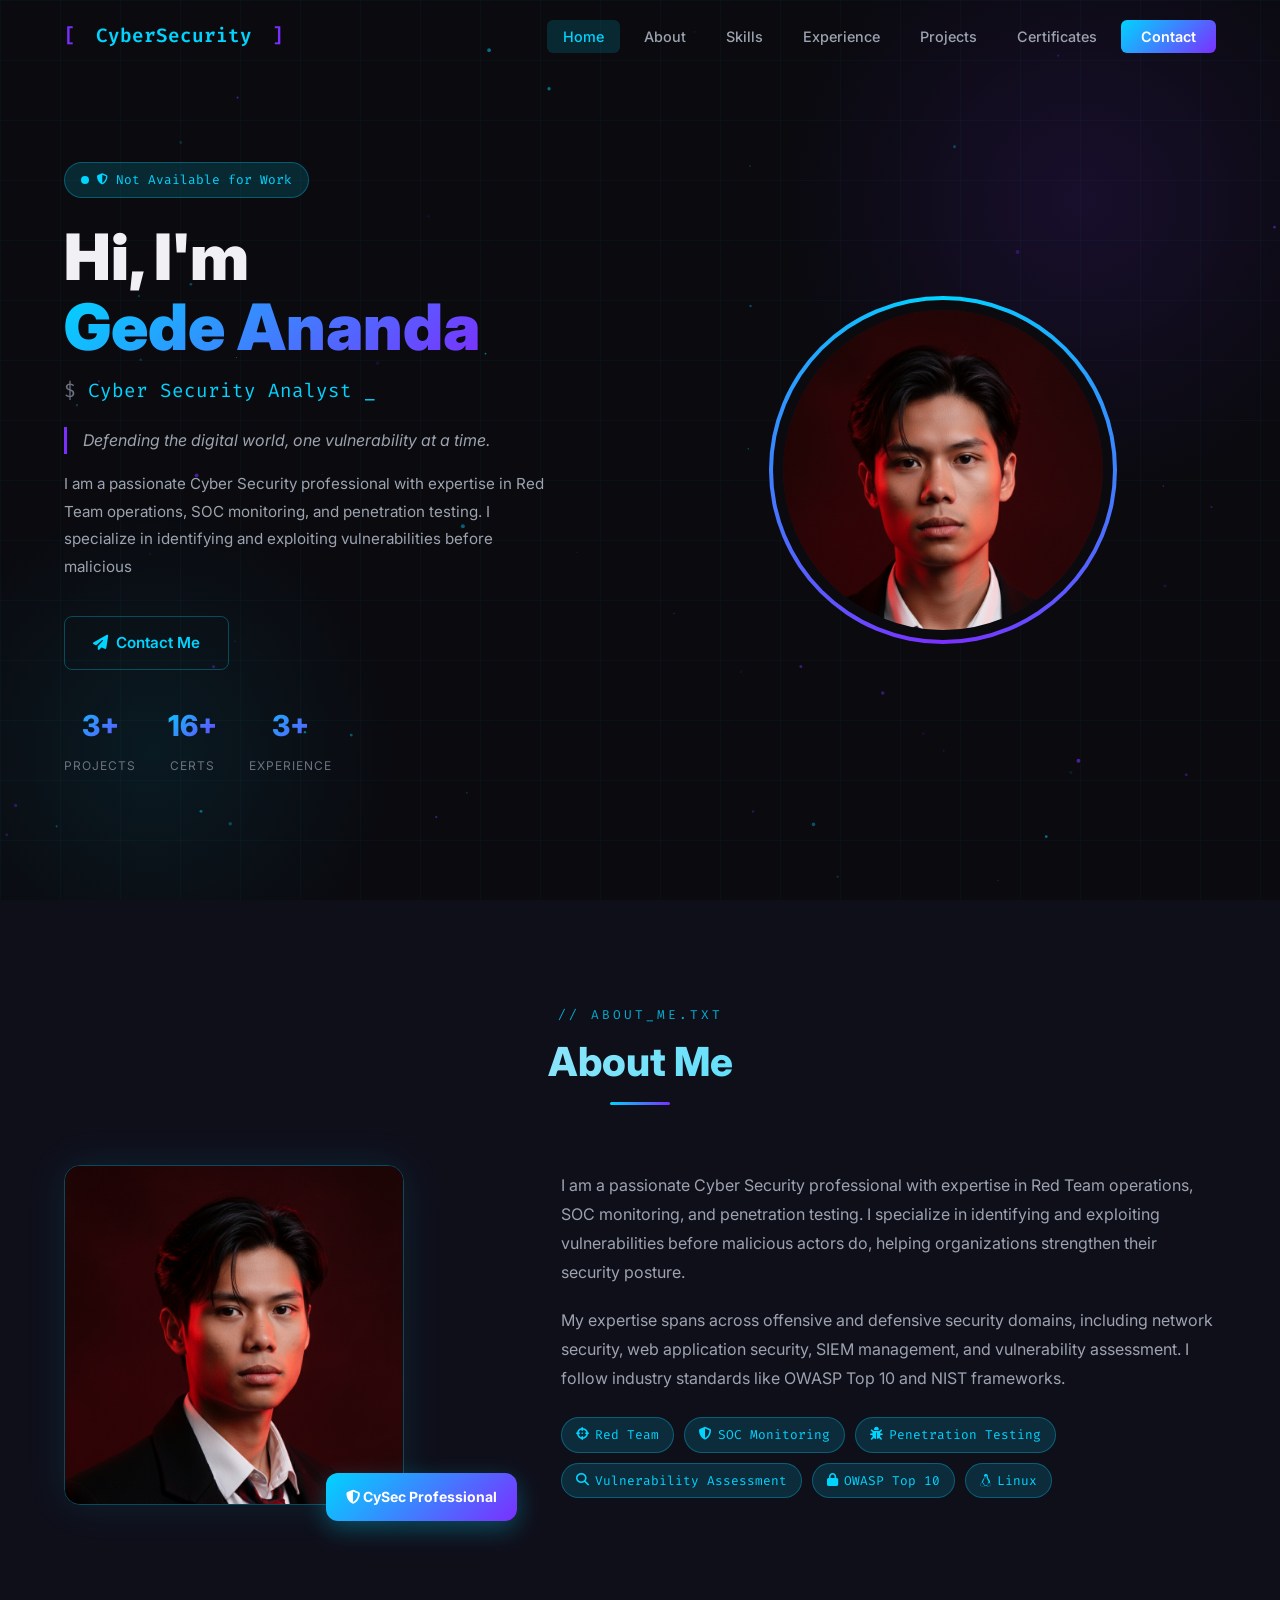
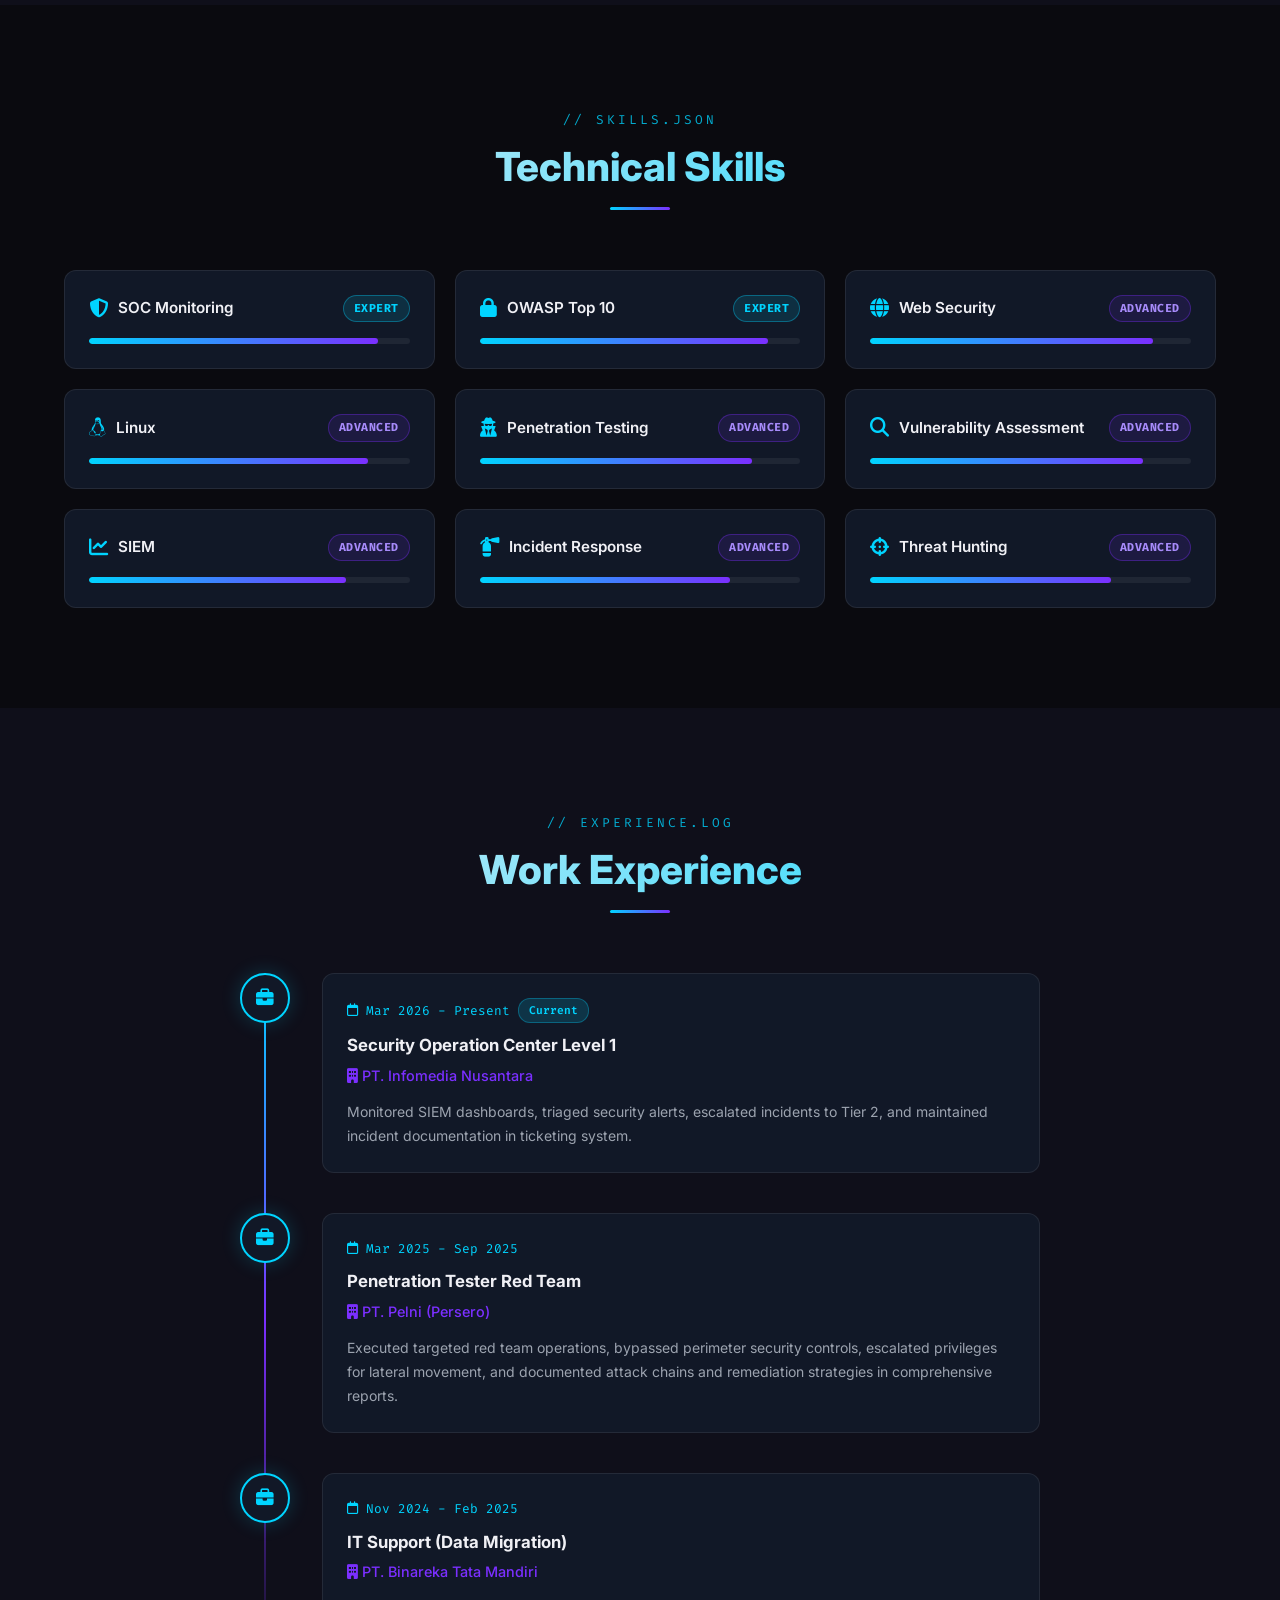
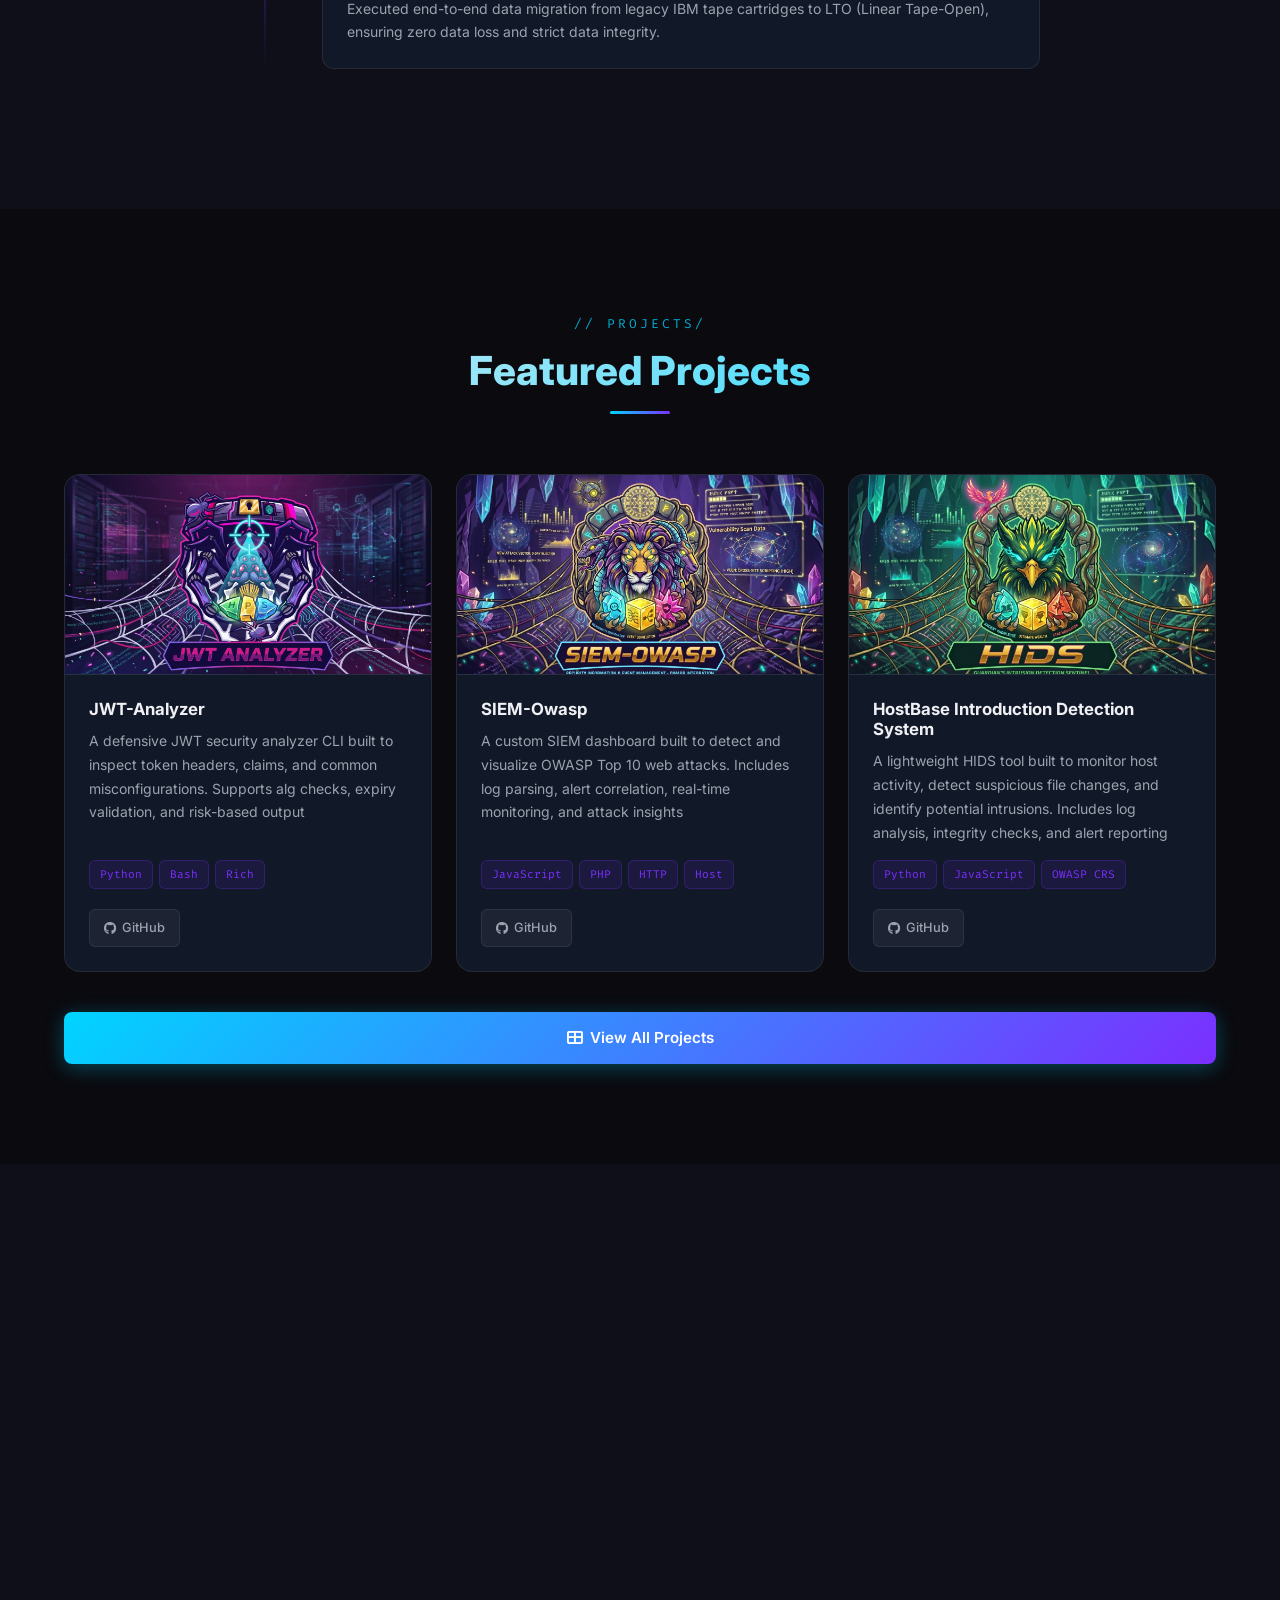
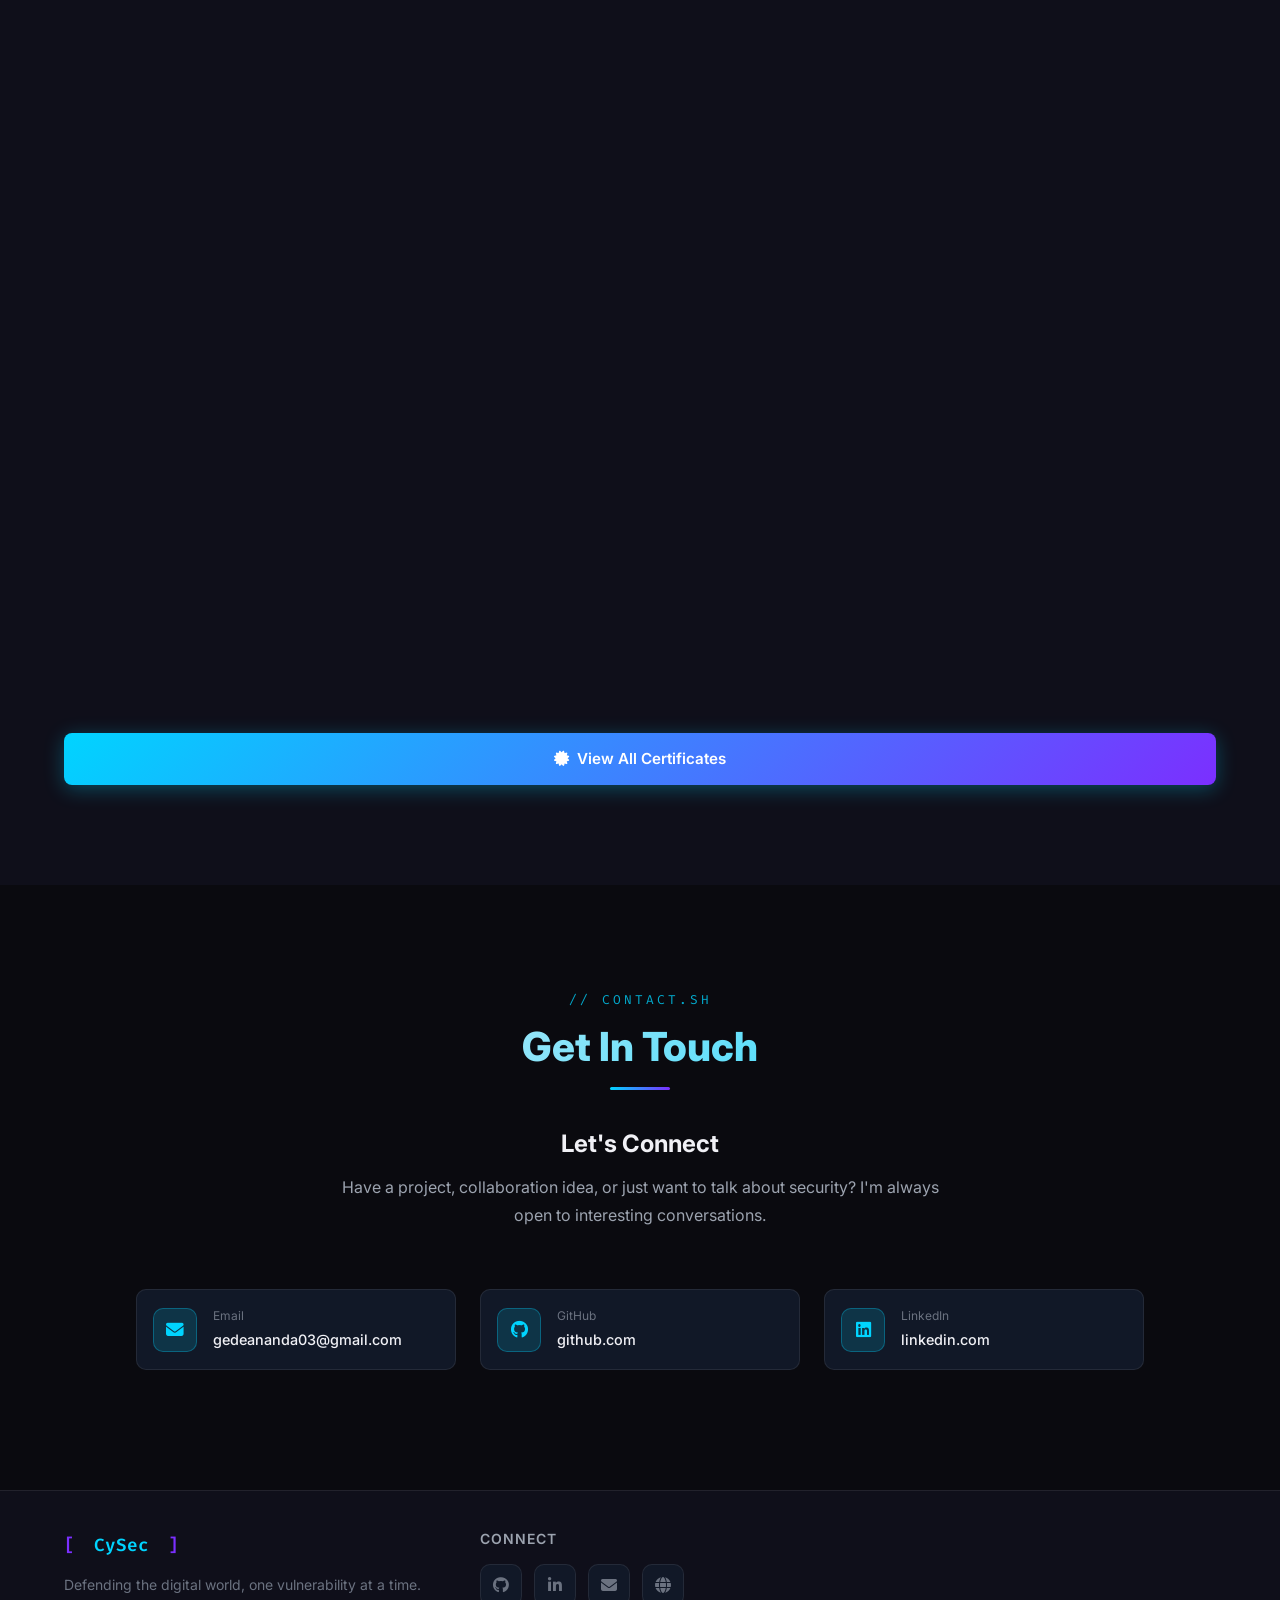
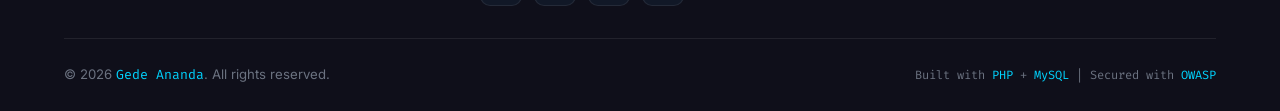
==== commit b52398a2: "typ" ====
--- a/index.html
+++ b/index.html
@@ -565,7 +565,7 @@
           <div class="cert-body">
             <div class="cert-title">Junior Security Operation Center</div>
             <div class="cert-issuer"><i class="fas fa-building"></i> Vibe Security</div>
-            <div class="cert-date"><i class="far fa-calendar"></i> 23 2026</div>
+            <div class="cert-date"><i class="far fa-calendar"></i> July 2026</div>
             <div style="display:flex;gap:8px;flex-wrap:wrap;margin-top:14px">
               <button type="button" class="cert-link" data-lightbox-src="assets/uploads/certificates/JSOC.png"
                 data-lightbox-title="Junior Security Operation Center">
@@ -610,7 +610,7 @@
           <div class="cert-body">
             <div class="cert-title">Certified Cybersecurity Foundations</div>
             <div class="cert-issuer"><i class="fas fa-building"></i> hackviser</div>
-            <div class="cert-date"><i class="far fa-calendar"></i> 24 2026</div>
+            <div class="cert-date"><i class="far fa-calendar"></i> July 2026</div>
             <div style="display:flex;gap:8px;flex-wrap:wrap;margin-top:14px">
               <button type="button" class="cert-link" data-lightbox-src="assets/uploads/certificates/CORE.jpg"
                 data-lightbox-title="Certified Cybersecurity Foundations">
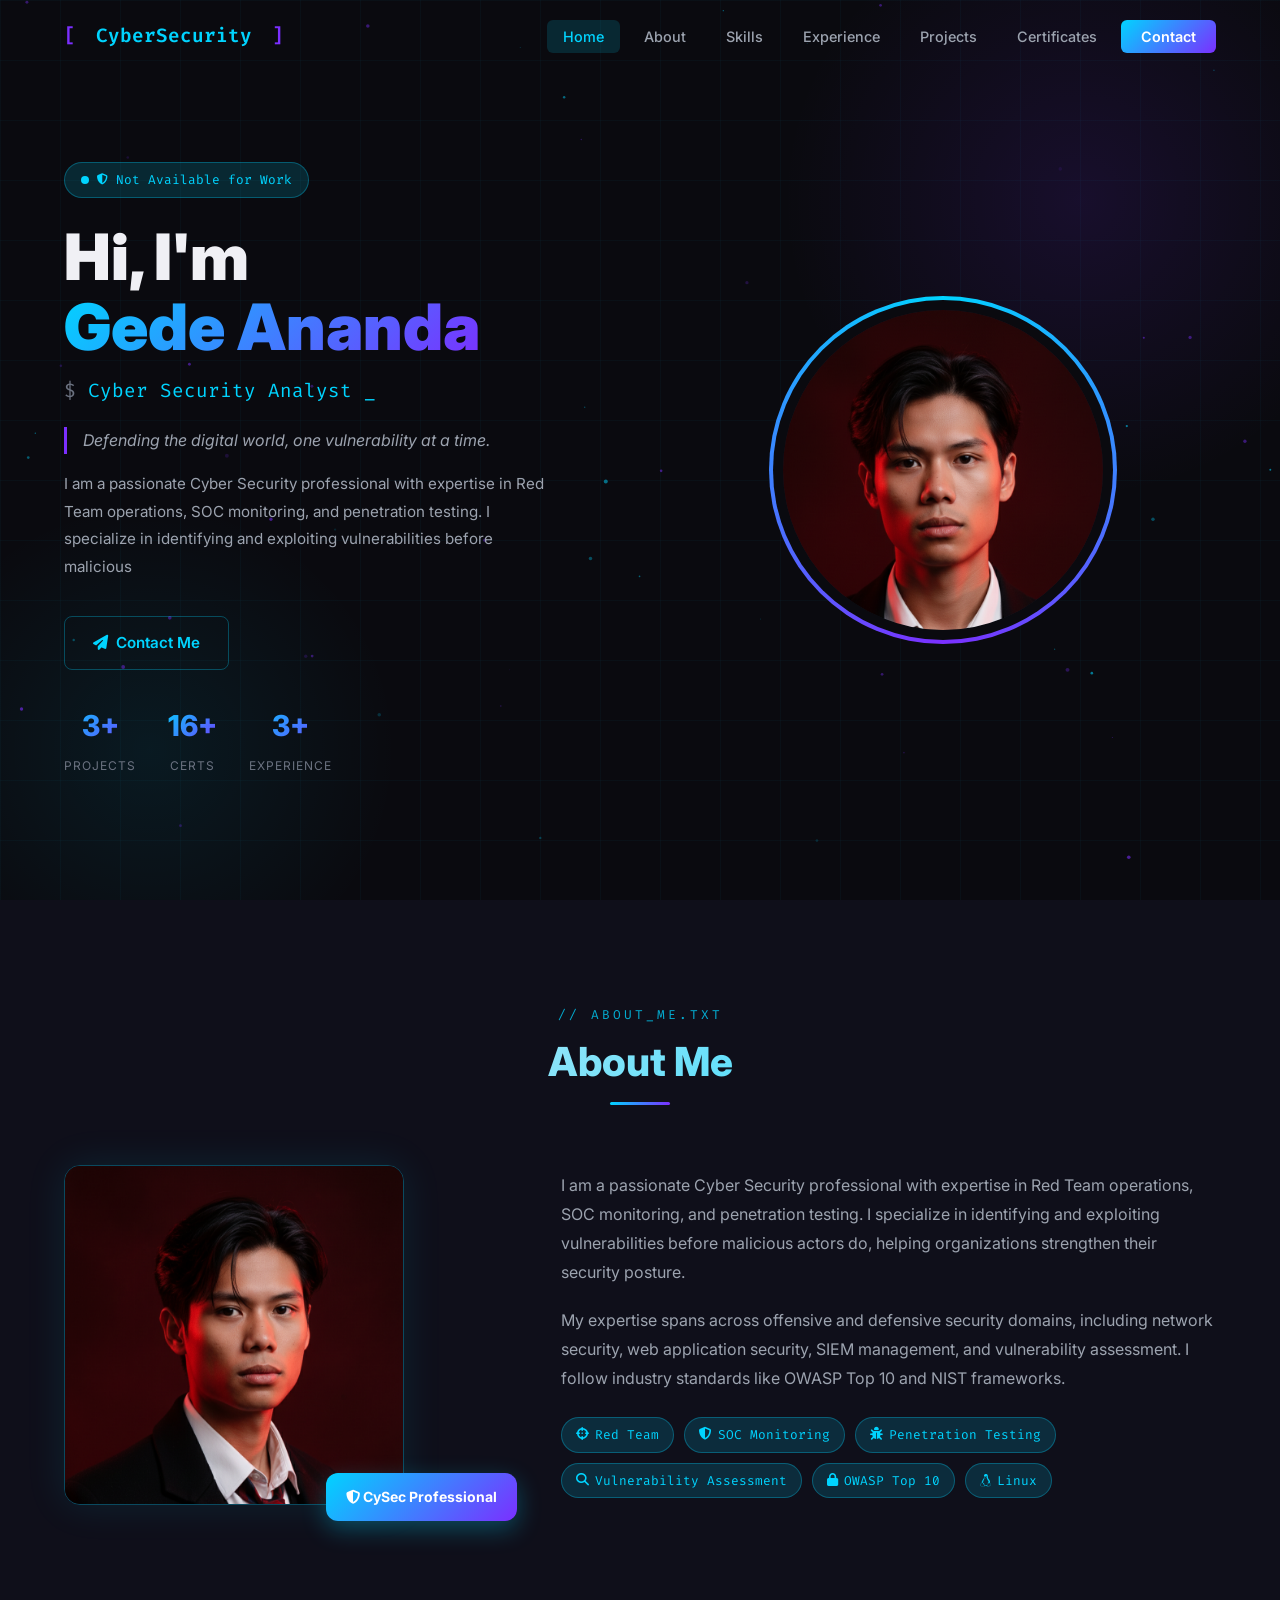
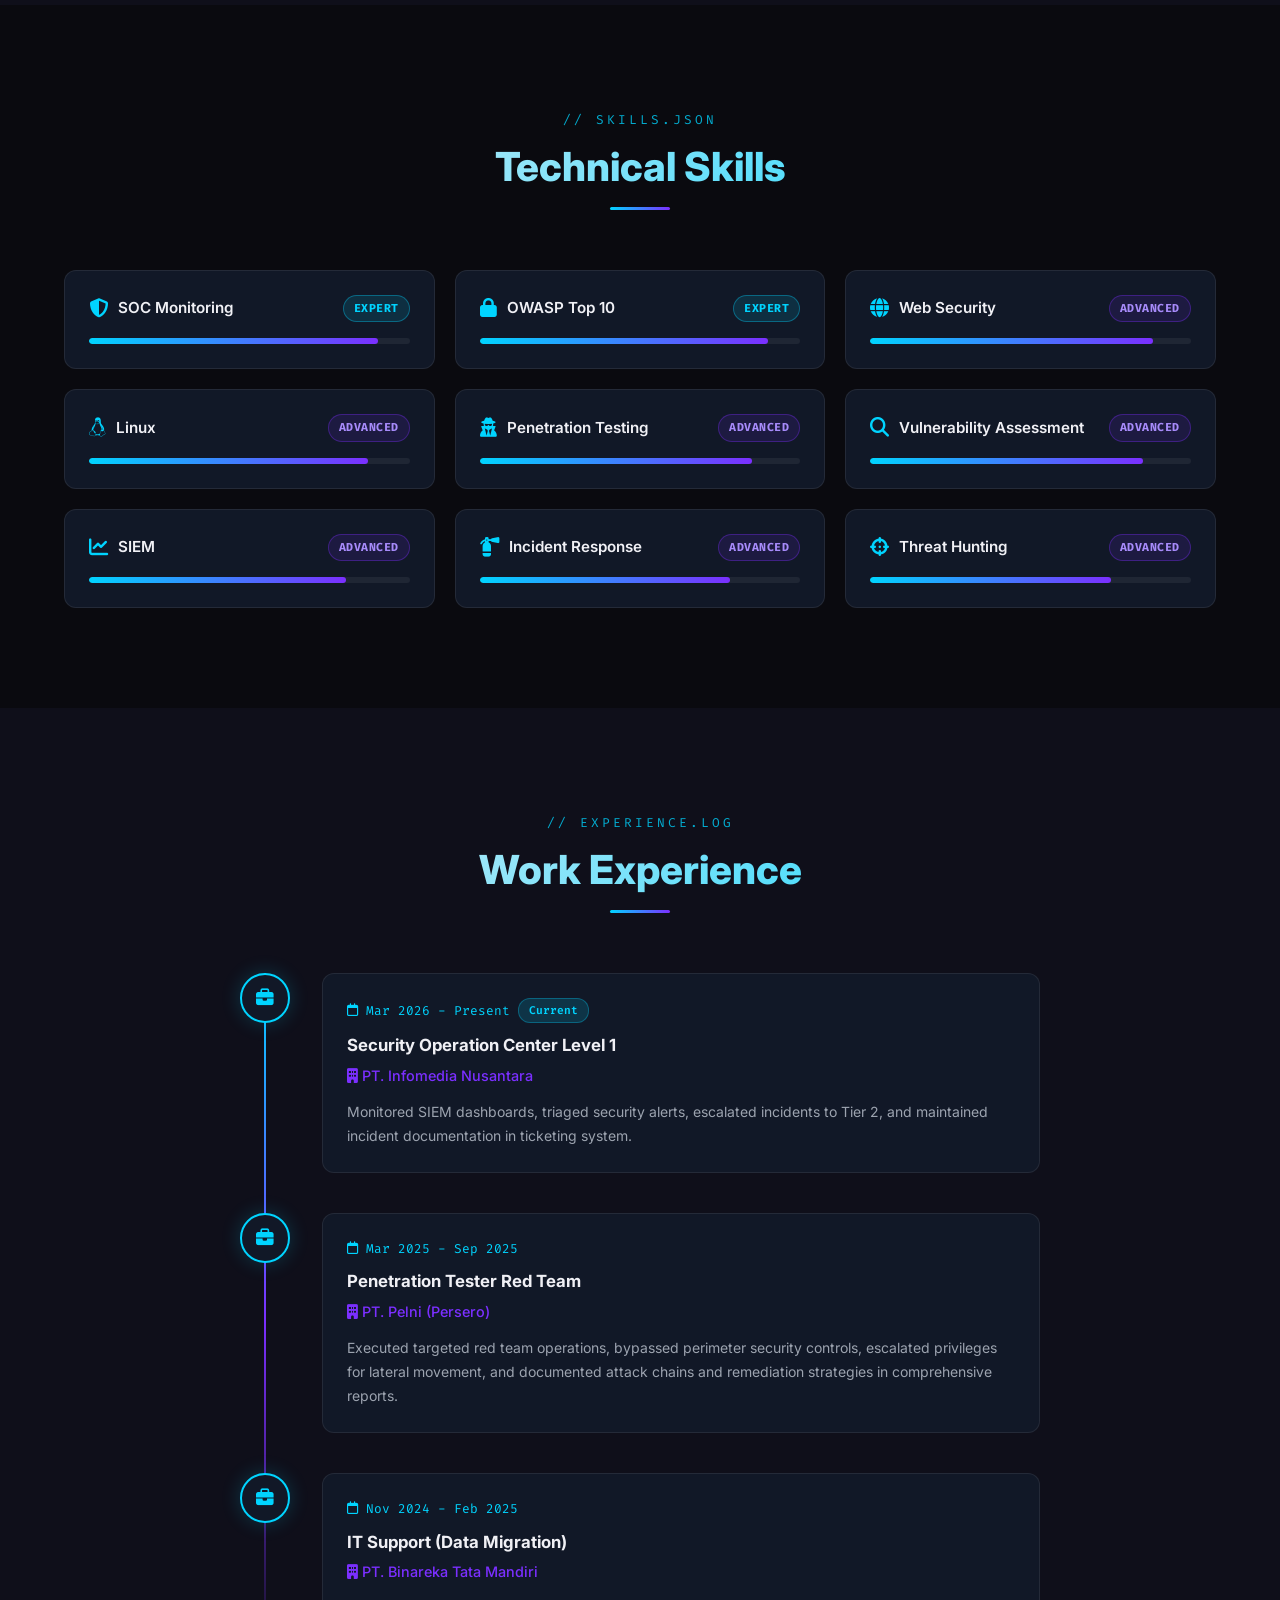
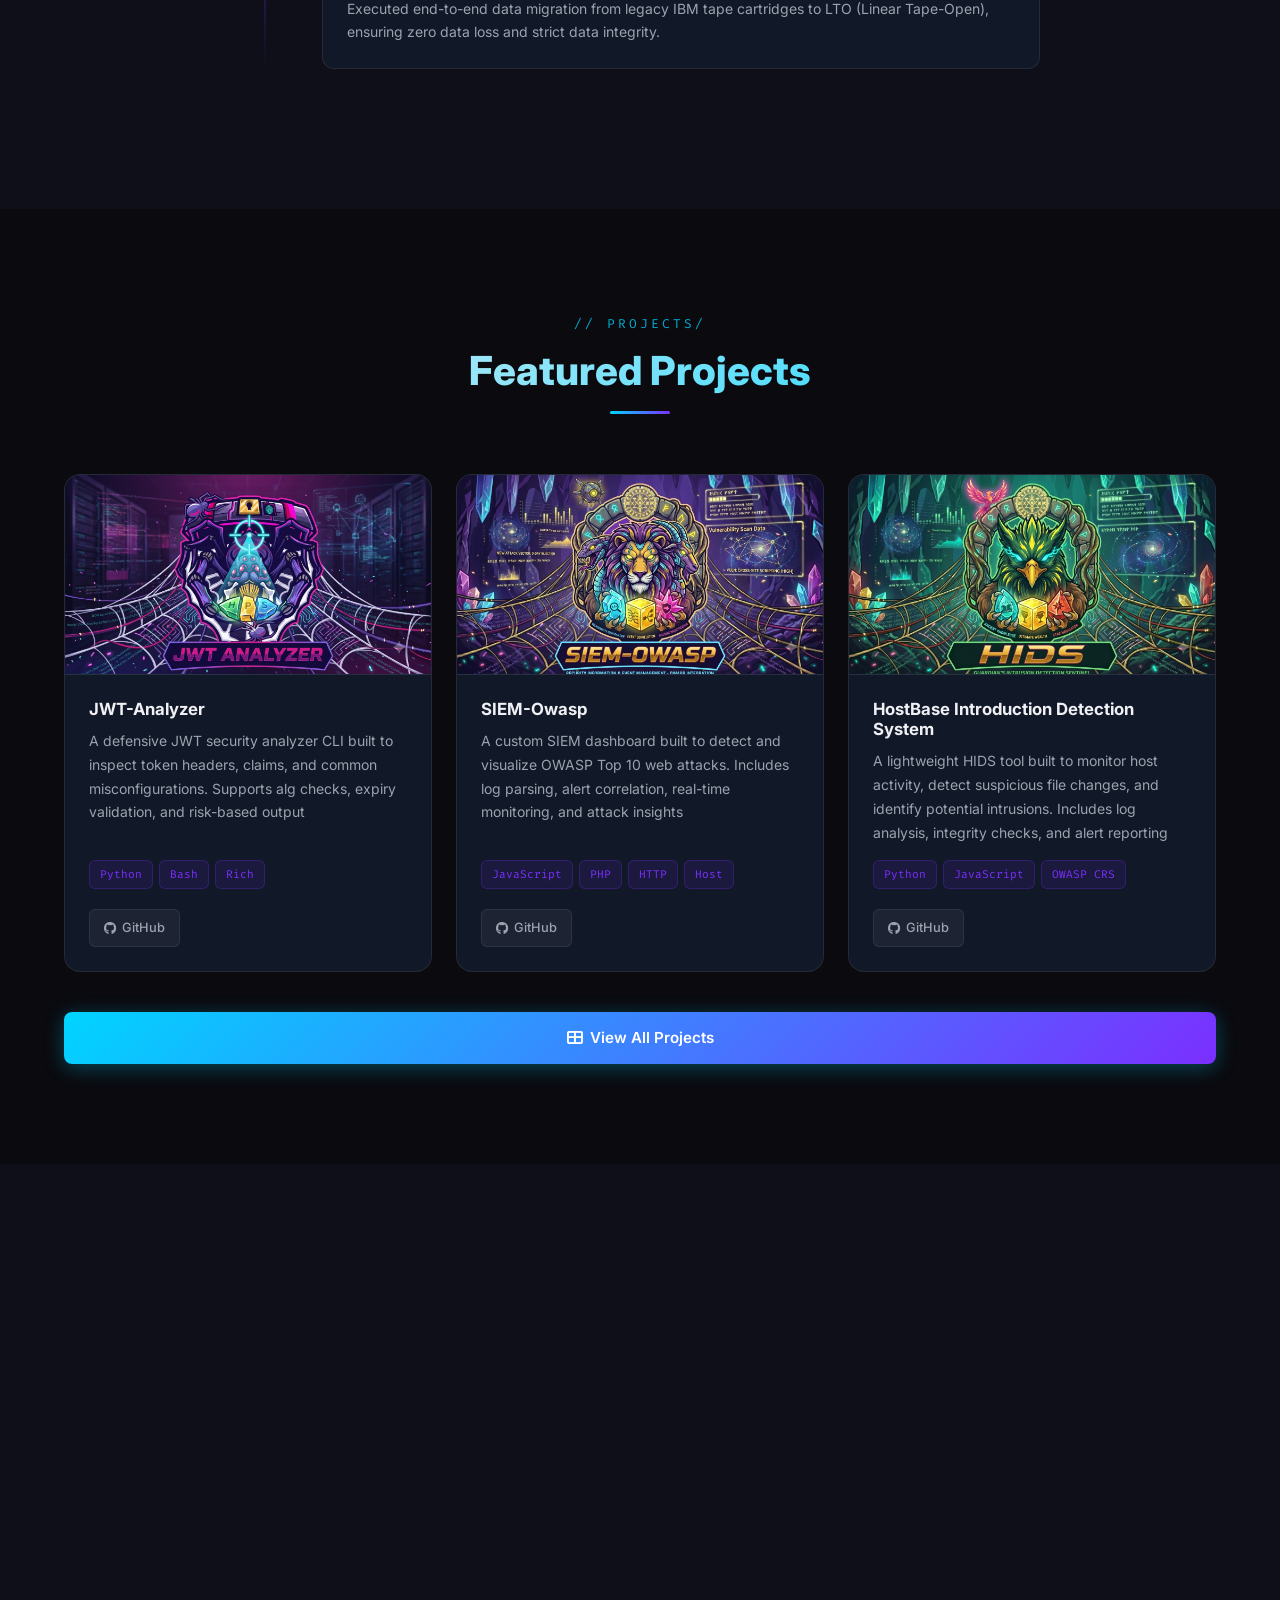
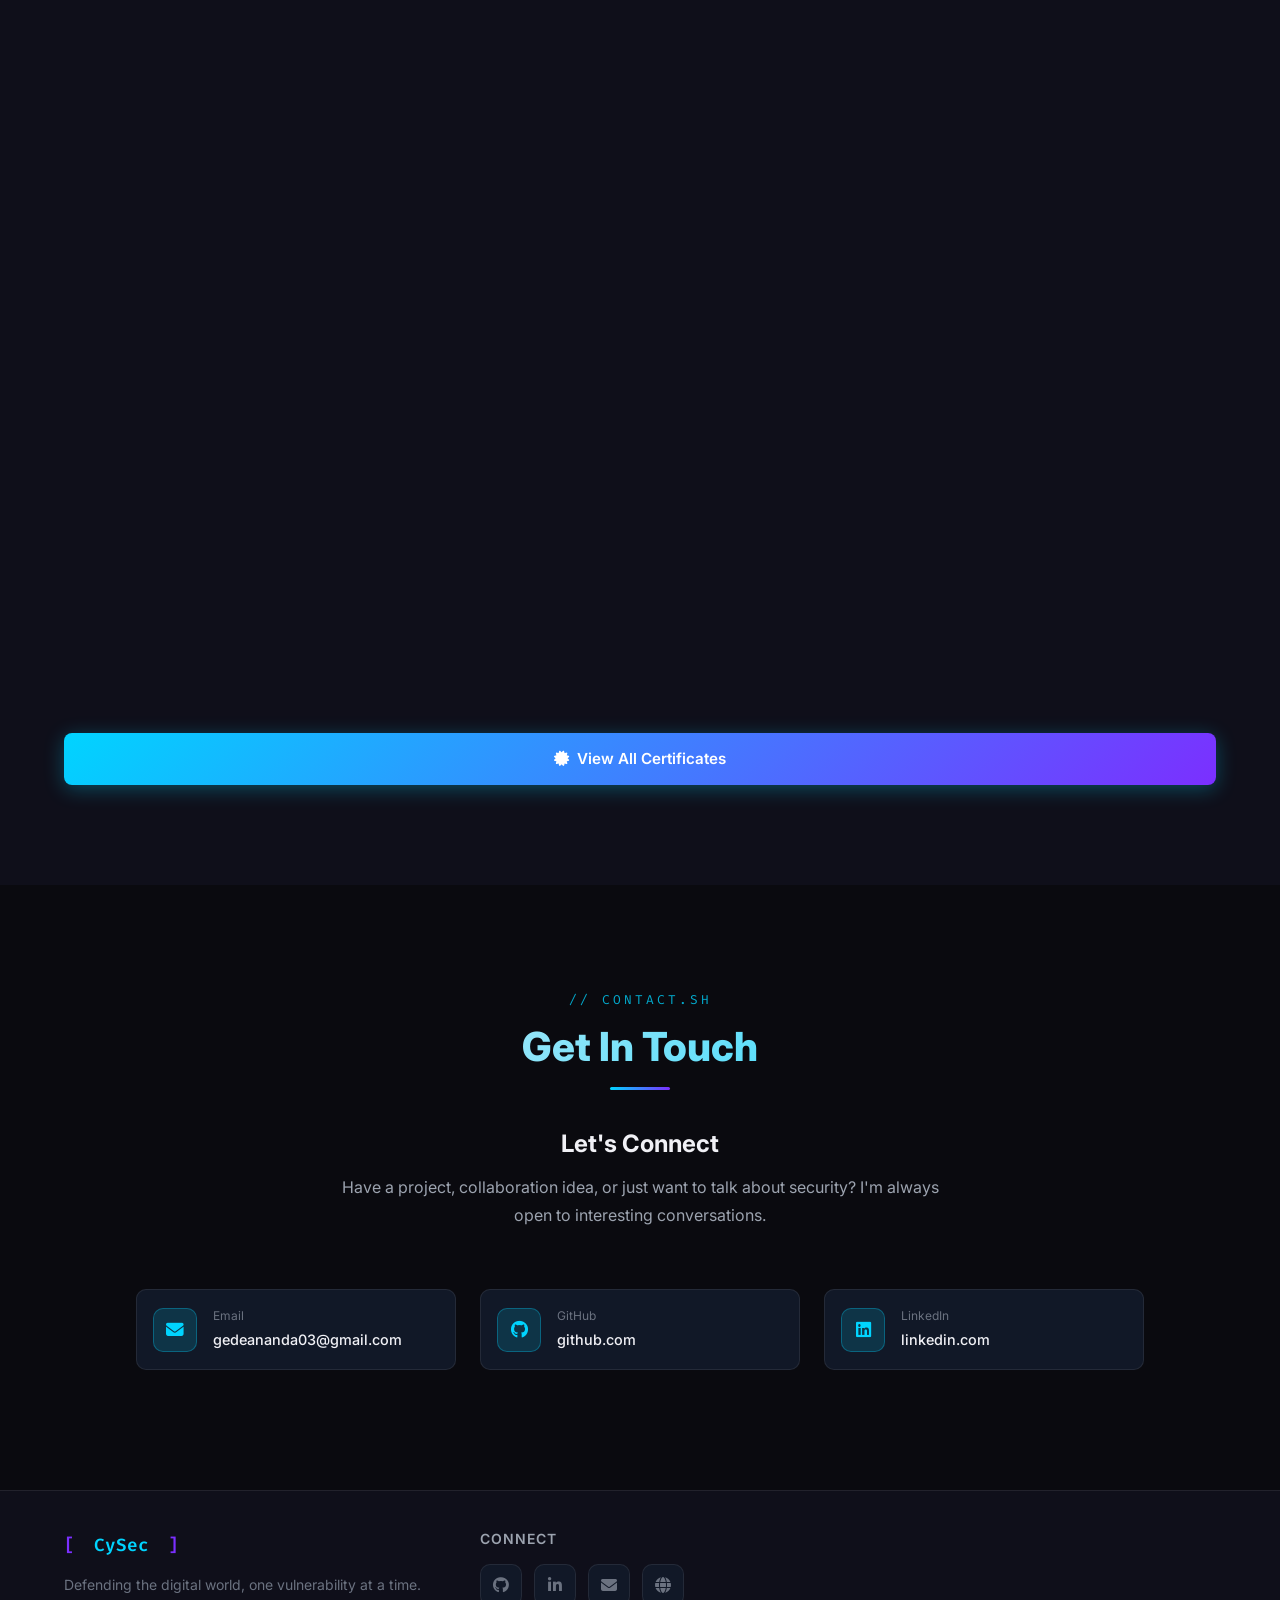
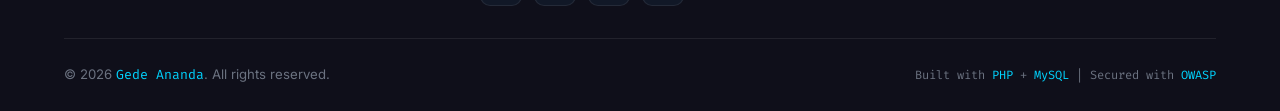
==== commit 60b59369: "add new cert" ====
--- a/index.html
+++ b/index.html
@@ -598,9 +598,9 @@
           </div>
         </div>
         <div class="cert-card reveal" style="transition-delay:0s">
-          <div class="cert-image-wrap" data-lightbox-src="assets/uploads/certificates/CORE.jpg"
-            data-lightbox-title="Certified Cybersecurity Foundations">
-            <img src="assets/uploads/certificates/CORE.jpg" alt="Certified Cybersecurity Foundations" class="cert-image"
+          <div class="cert-image-wrap" data-lightbox-src="assets/uploads/certificates/CRTA.jpg"
+            data-lightbox-title="Certified Red Team Analyst">
+            <img src="assets/uploads/certificates/CRTA.jpg" alt="Certified Red Team Analyst" class="cert-image"
               loading="lazy">
             <div class="cert-image-overlay">
               <i class="fas fa-expand-alt"></i>
@@ -608,12 +608,12 @@
             </div>
           </div>
           <div class="cert-body">
-            <div class="cert-title">Certified Cybersecurity Foundations</div>
-            <div class="cert-issuer"><i class="fas fa-building"></i> hackviser</div>
-            <div class="cert-date"><i class="far fa-calendar"></i> July 2026</div>
+            <div class="cert-title">Certified Red Team Analyst</div>
+            <div class="cert-issuer"><i class="fas fa-building"></i> CyberWarFare</div>
+            <div class="cert-date"><i class="far fa-calendar"></i> Agust 2026</div>
             <div style="display:flex;gap:8px;flex-wrap:wrap;margin-top:14px">
-              <button type="button" class="cert-link" data-lightbox-src="assets/uploads/certificates/CORE.jpg"
-                data-lightbox-title="Certified Cybersecurity Foundations">
+              <button type="button" class="cert-link" data-lightbox-src="assets/uploads/certificates/CRTA.jpg"
+                data-lightbox-title="Certified Red Team Analyst">
                 <i class="fas fa-image"></i> View Image
               </button>
             </div>
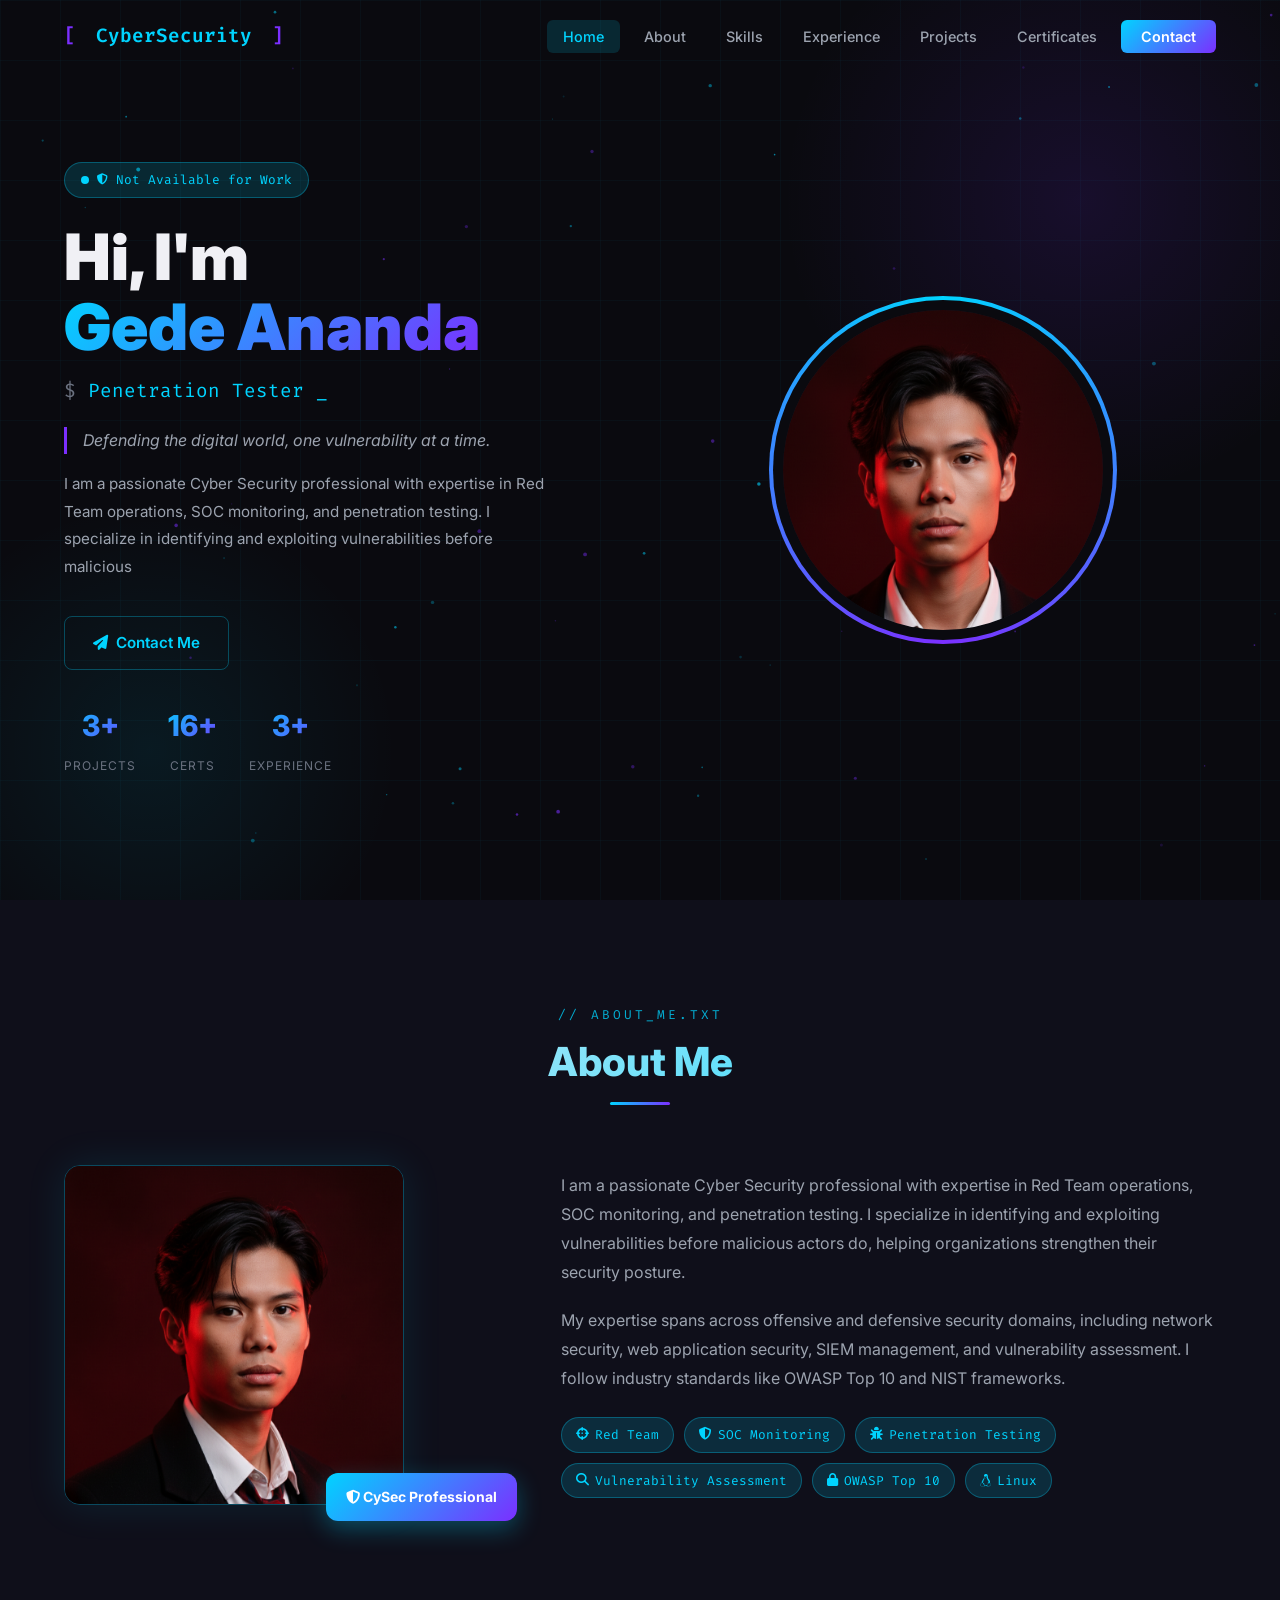
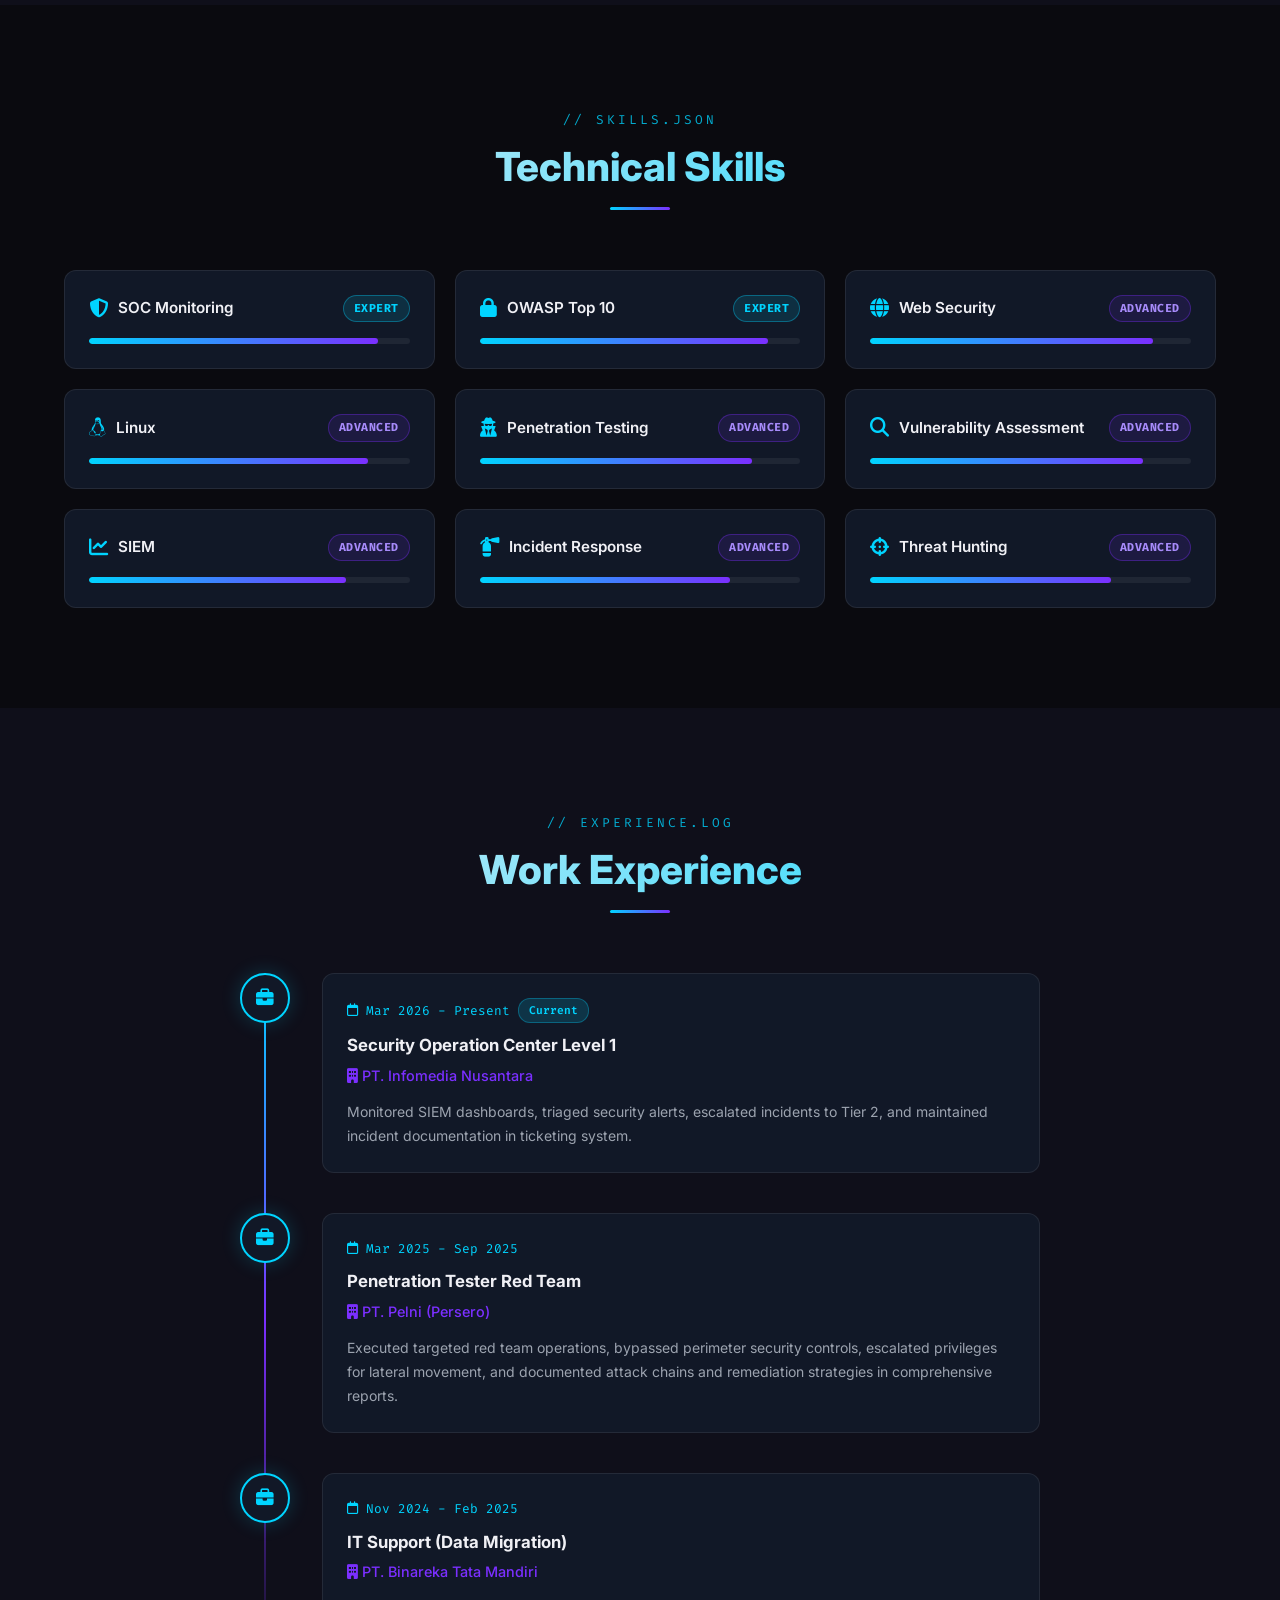
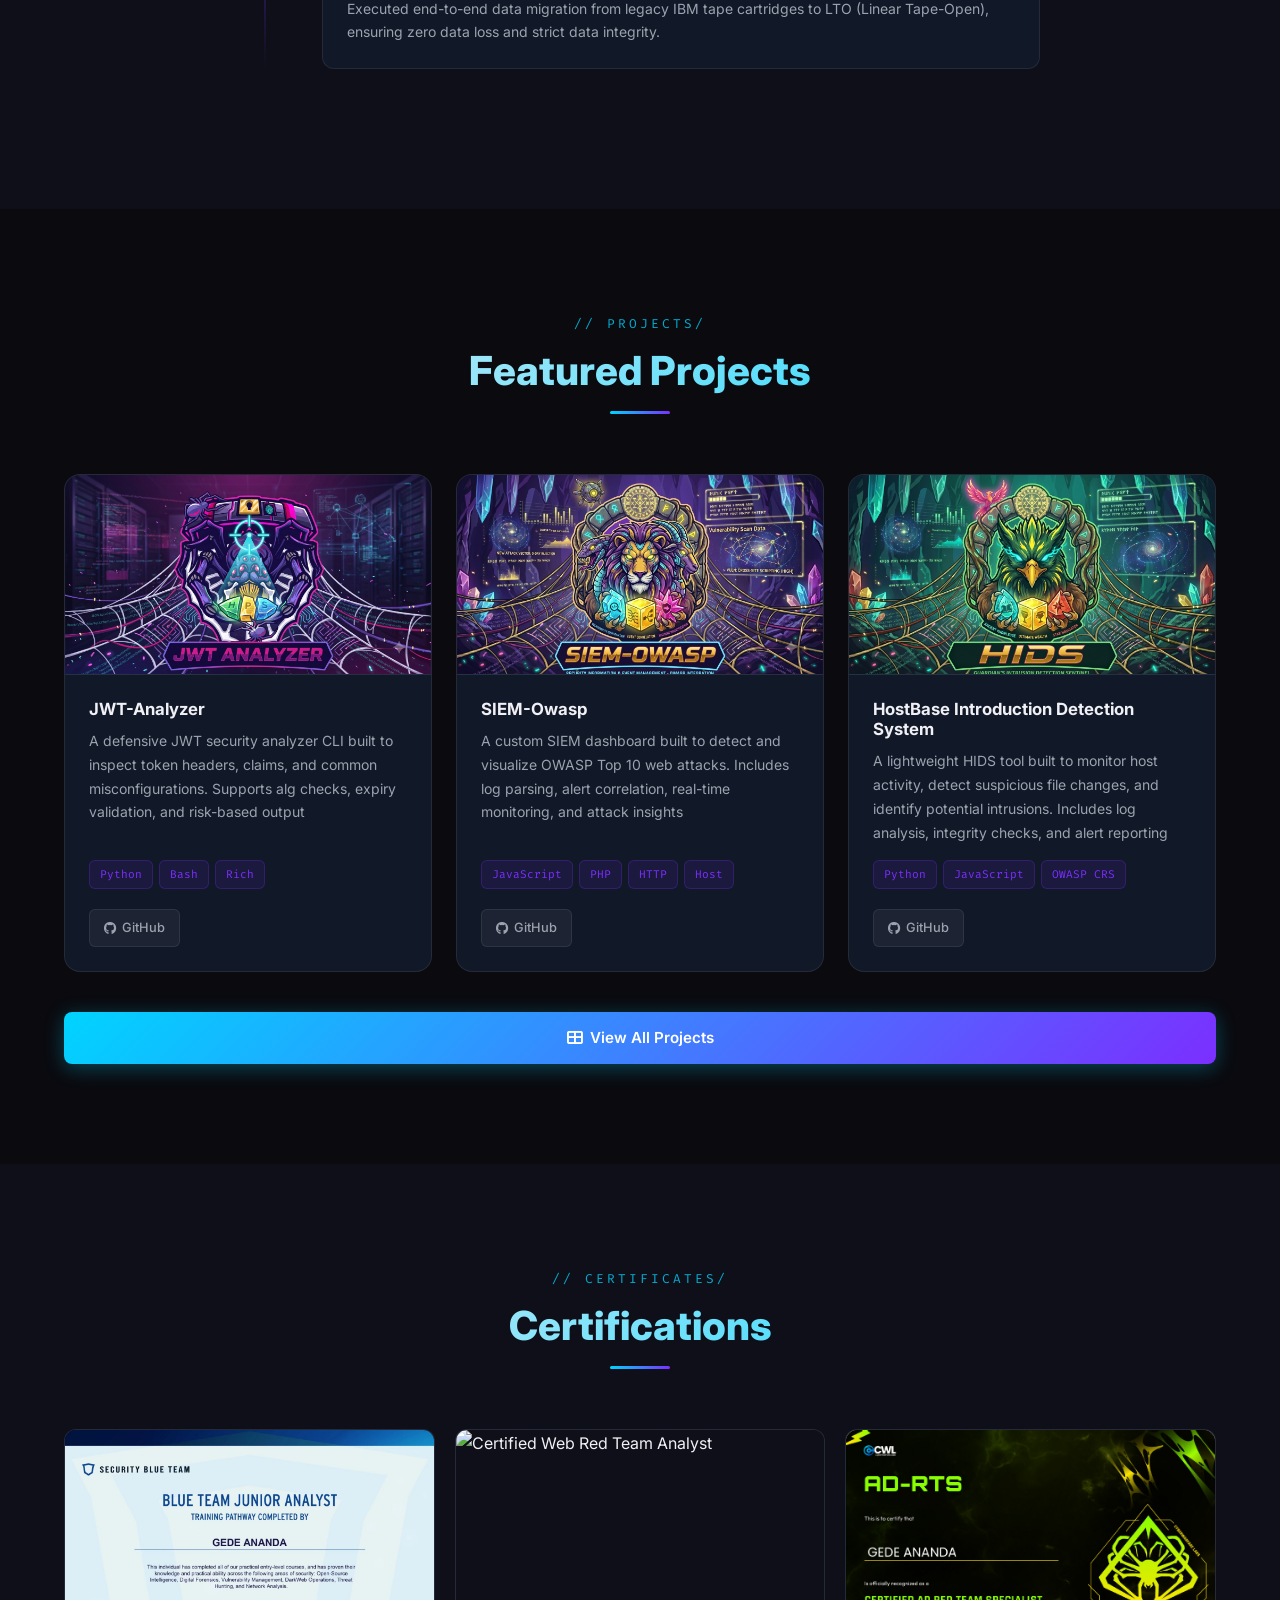
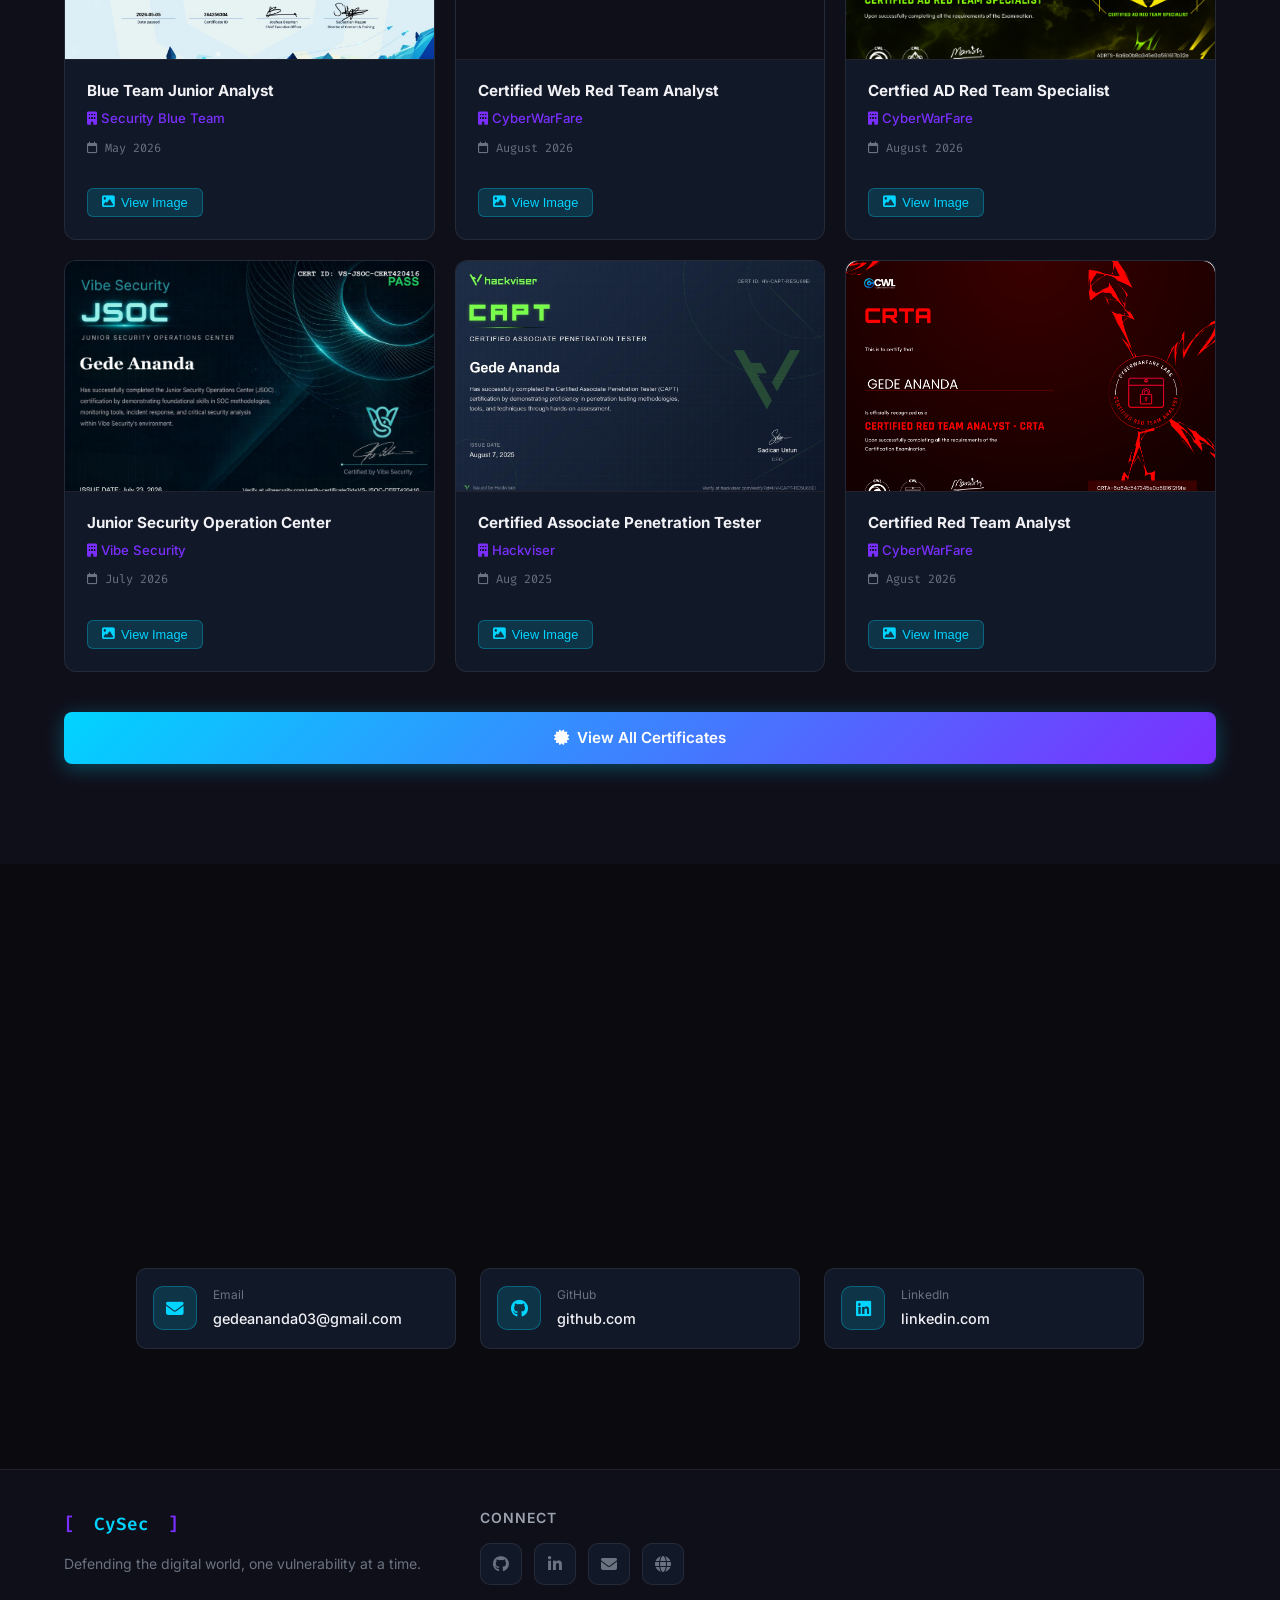
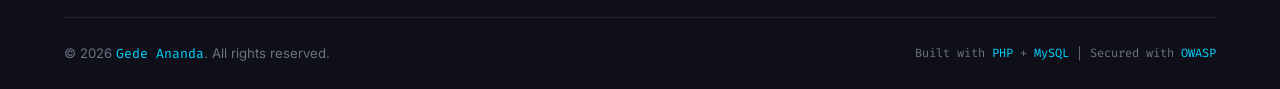
==== commit 2c8e6487: "add new cert" ====
--- a/index.html
+++ b/index.html
@@ -507,9 +507,9 @@
 
         <div class="cert-card reveal" style="transition-delay: 0s">
           <!-- Certificate photo ΓåÆ click to open lightbox -->
-          <div class="cert-image-wrap" data-lightbox-src="assets/uploads/certificates/CWFE.jpg"
-            data-lightbox-title="Certified Web Forensic Expert">
-            <img src="assets/uploads/certificates/CWFE.jpg" alt="Certified Web Forensic Expert" class="cert-image"
+          <div class="cert-image-wrap" data-lightbox-src="assets/uploads/certificates/WEBRTA.jpg"
+            data-lightbox-title="Certified Web Red Team Analyst">
+            <img src="assets/uploads/certificates/WEBRTA.jpg" alt="Certified Web Red Team Analyst" class="cert-image"
               loading="lazy">
             <div class="cert-image-overlay">
               <i class="fas fa-expand-alt"></i>
@@ -517,12 +517,12 @@
             </div>
           </div>
           <div class="cert-body">
-            <div class="cert-title">Certified Web Forensic Expert</div>
-            <div class="cert-issuer"><i class="fas fa-building"></i> Ricta Technologies Srl</div>
-            <div class="cert-date"><i class="far fa-calendar"></i> Dec 2025</div>
+            <div class="cert-title">Certified Web Red Team Analyst</div>
+            <div class="cert-issuer"><i class="fas fa-building"></i> CyberWarFare</div>
+            <div class="cert-date"><i class="far fa-calendar"></i> August 2026</div>
             <div style="display:flex;gap:8px;flex-wrap:wrap;margin-top:14px">
-              <button type="button" class="cert-link" data-lightbox-src="assets/uploads/certificates/CWFE.jpg"
-                data-lightbox-title="Certified Web Forensic Expert">
+              <button type="button" class="cert-link" data-lightbox-src="assets/uploads/certificates/WEBRTA.jpg"
+                data-lightbox-title="Certified Web Red Team Analyst">
                 <i class="fas fa-image"></i> View Image
               </button>
             </div>
@@ -531,9 +531,9 @@
 
         <div class="cert-card reveal" style="transition-delay: 0s">
           <!-- Certificate photo ΓåÆ click to open lightbox -->
-          <div class="cert-image-wrap" data-lightbox-src="assets/uploads/certificates/CRTOM.jpg"
-            data-lightbox-title="Certified Red Team Operations Management">
-            <img src="assets/uploads/certificates/CRTOM.jpg" alt="Certified Red Team Operations Management"
+          <div class="cert-image-wrap" data-lightbox-src="assets/uploads/certificates/ADRTS.jpg"
+            data-lightbox-title="Certfied AD Red Team Specialist">
+            <img src="assets/uploads/certificates/ADRTS.jpg" alt="Certfied AD Red Team Specialist"
               class="cert-image" loading="lazy">
             <div class="cert-image-overlay">
               <i class="fas fa-expand-alt"></i>
@@ -541,12 +541,12 @@
             </div>
           </div>
           <div class="cert-body">
-            <div class="cert-title">Certified Red Team Operations Management</div>
-            <div class="cert-issuer"><i class="fas fa-building"></i> Red Team Leaders</div>
-            <div class="cert-date"><i class="far fa-calendar"></i> Dec 2025</div>
+            <div class="cert-title">Certfied AD Red Team Specialist</div>
+            <div class="cert-issuer"><i class="fas fa-building"></i> CyberWarFare</div>
+            <div class="cert-date"><i class="far fa-calendar"></i> August 2026</div>
             <div style="display:flex;gap:8px;flex-wrap:wrap;margin-top:14px">
-              <button type="button" class="cert-link" data-lightbox-src="assets/uploads/certificates/CRTOM.jpg"
-                data-lightbox-title="Certified Red Team Operations Management">
+              <button type="button" class="cert-link" data-lightbox-src="assets/uploads/certificates/ADRTS.jpg"
+                data-lightbox-title="Certfied AD Red Team Specialist">
                 <i class="fas fa-image"></i> View Image
               </button>
             </div>
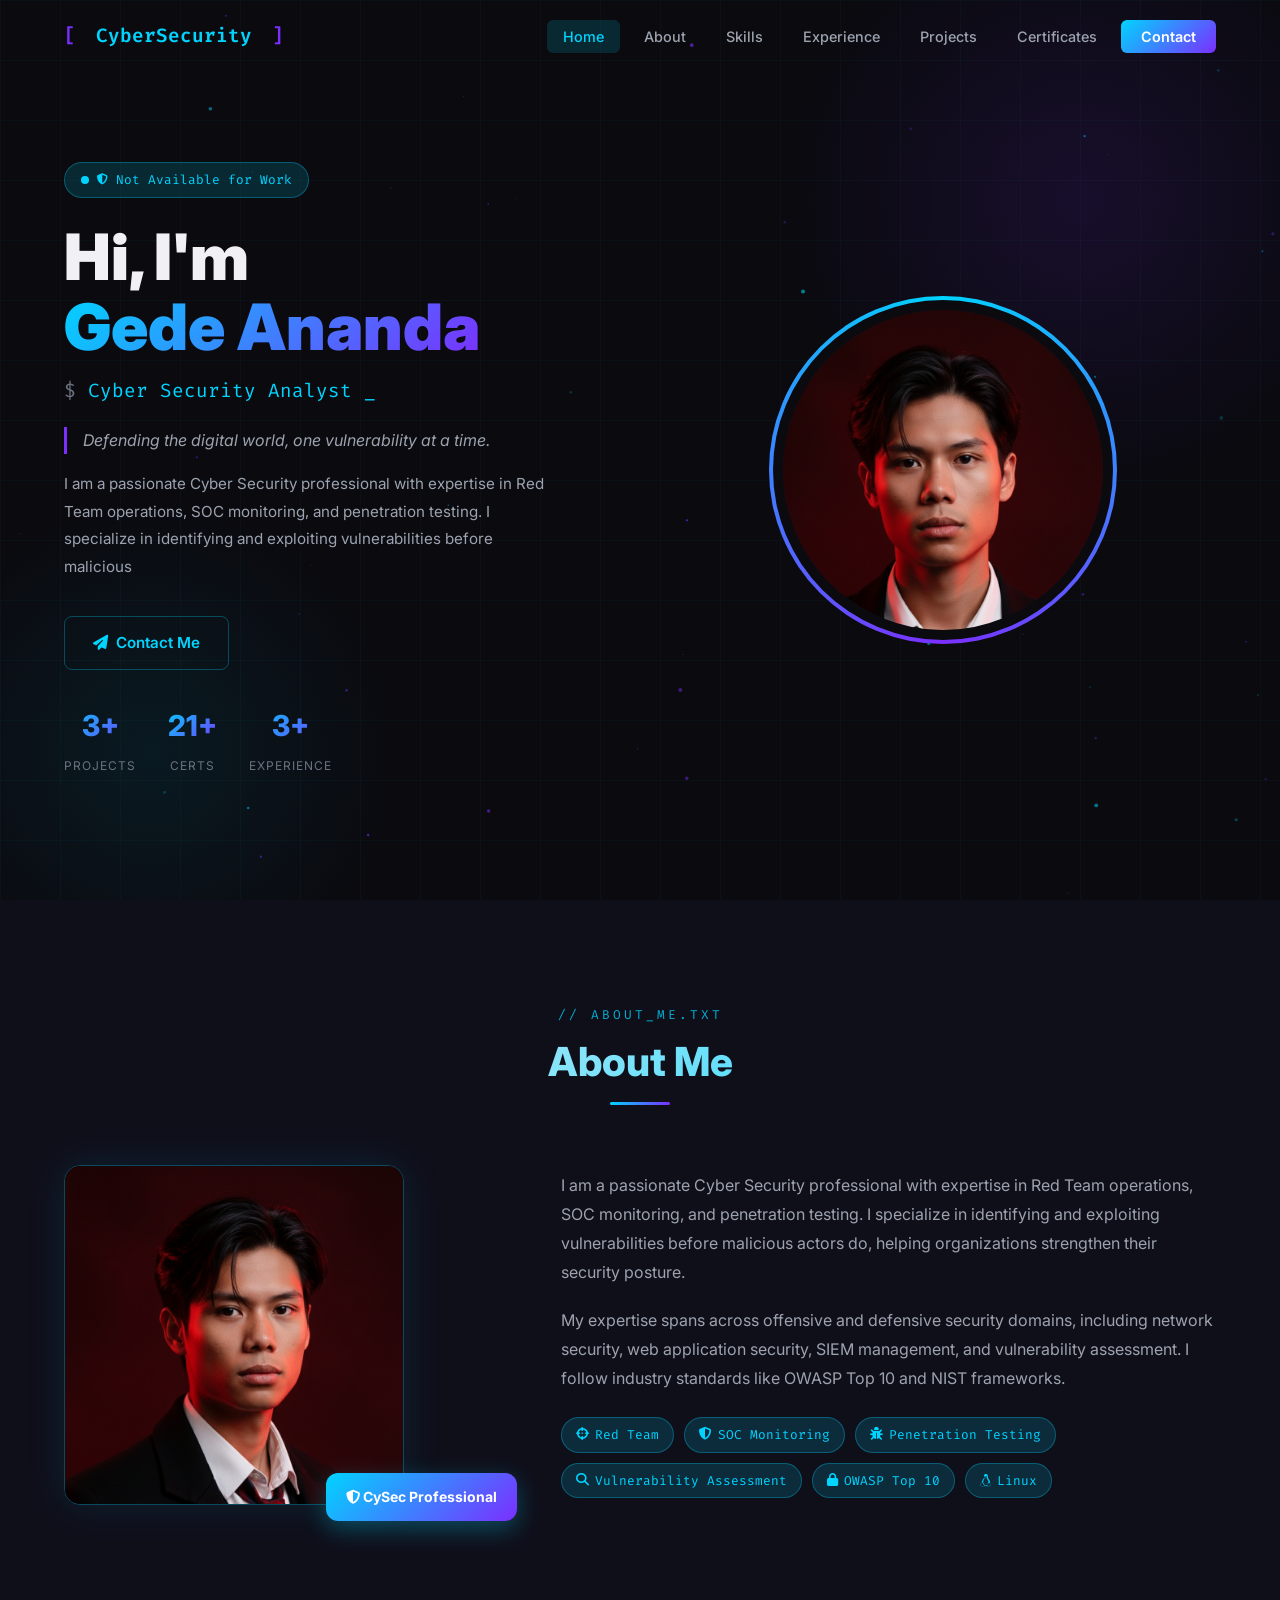
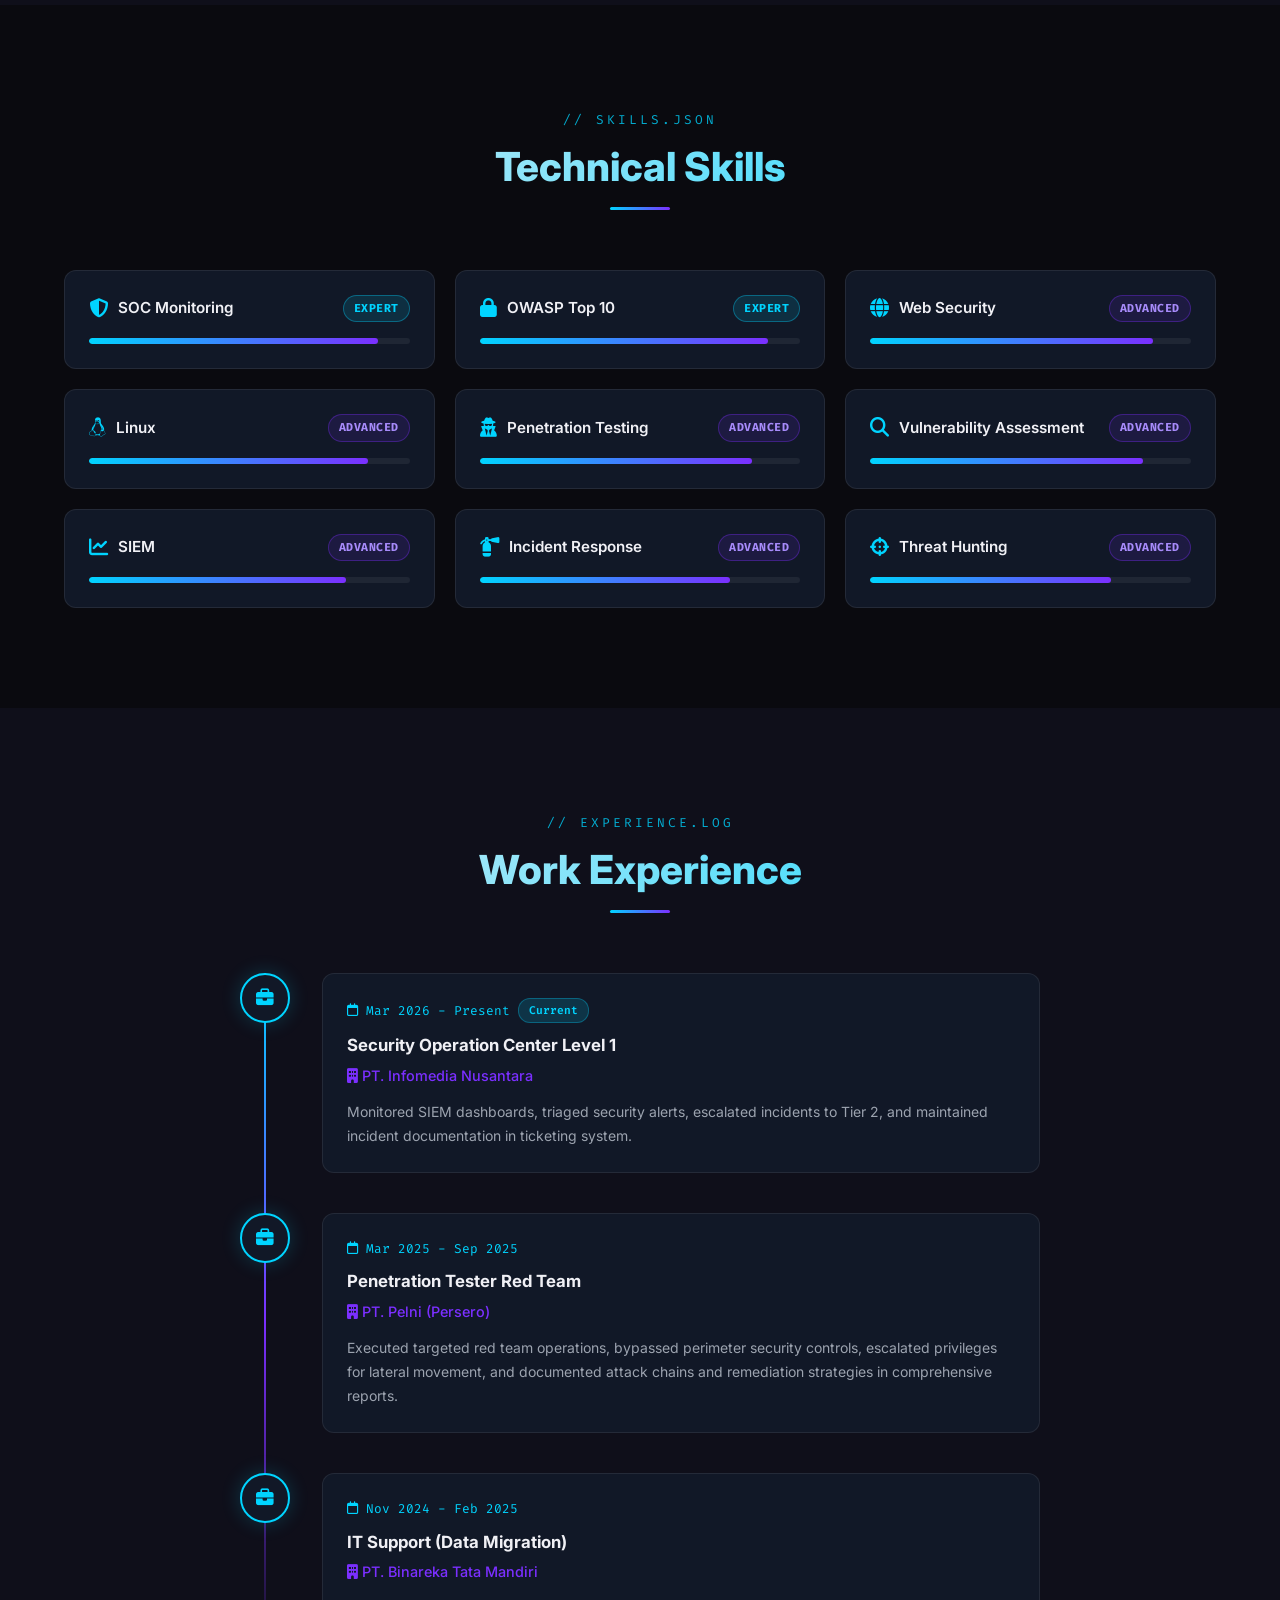
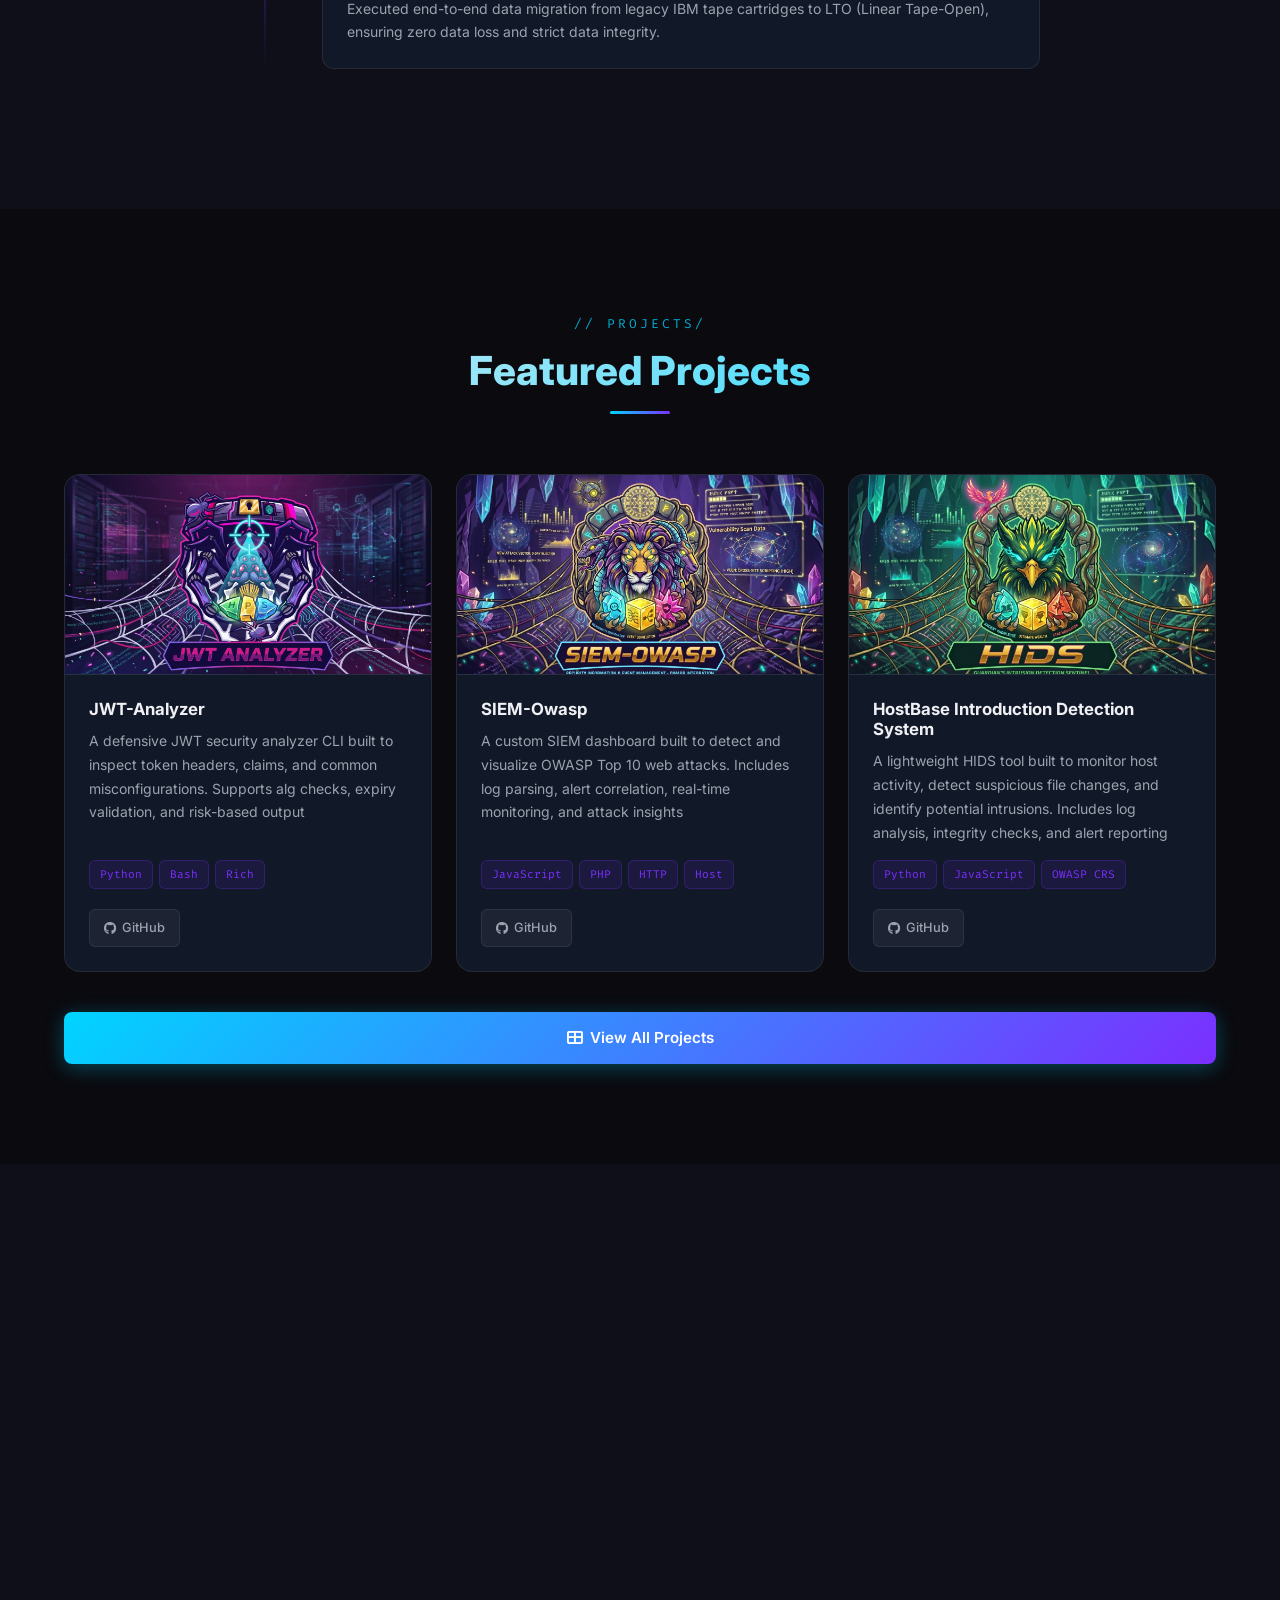
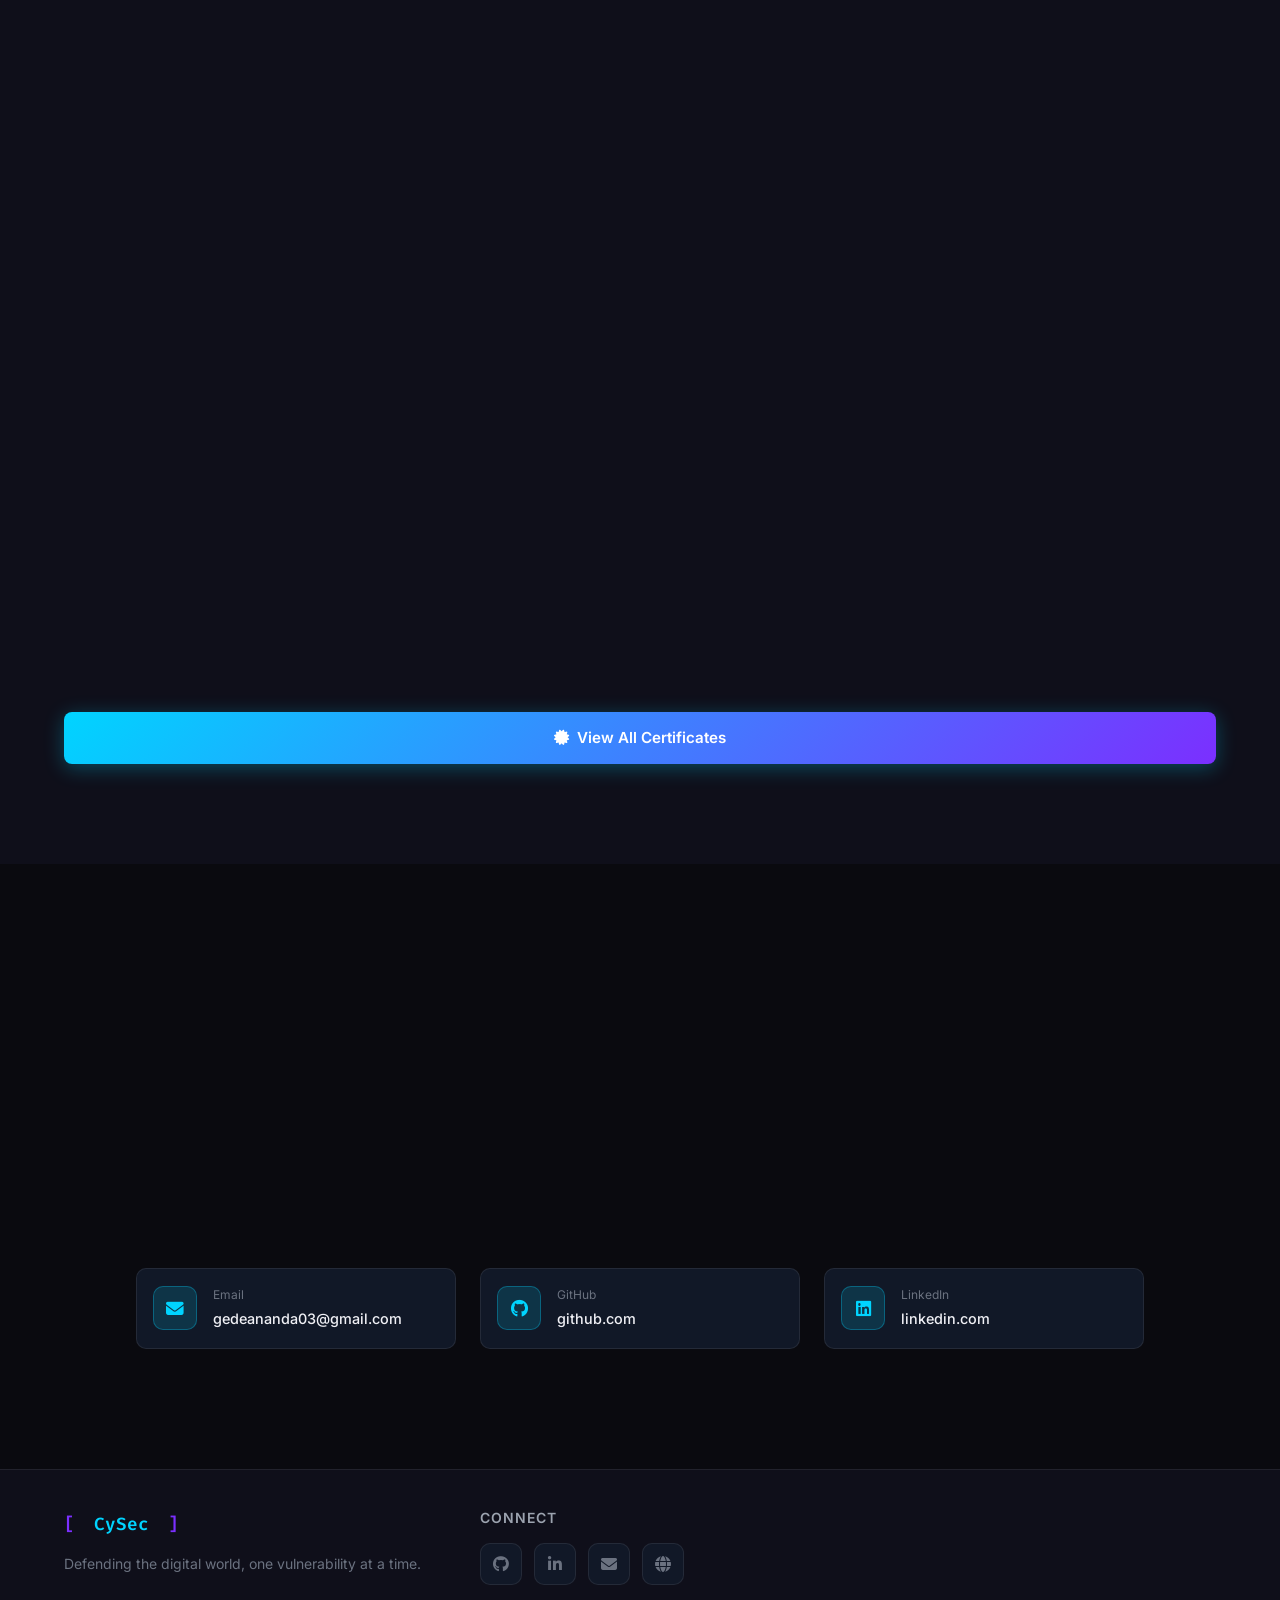
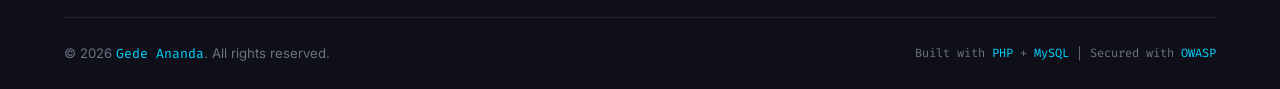
==== commit e67e5908: "Update index.html" ====
--- a/index.html
+++ b/index.html
@@ -128,7 +128,7 @@
             <span class="hero-stat-label">Projects</span>
           </div>
           <div class="hero-stat">
-            <span class="hero-stat-number counter-number" data-count="16" data-suffix="+">16+</span>
+            <span class="hero-stat-number counter-number" data-count="21" data-suffix="+">21+</span>
             <span class="hero-stat-label">Certs</span>
           </div>
           <div class="hero-stat">
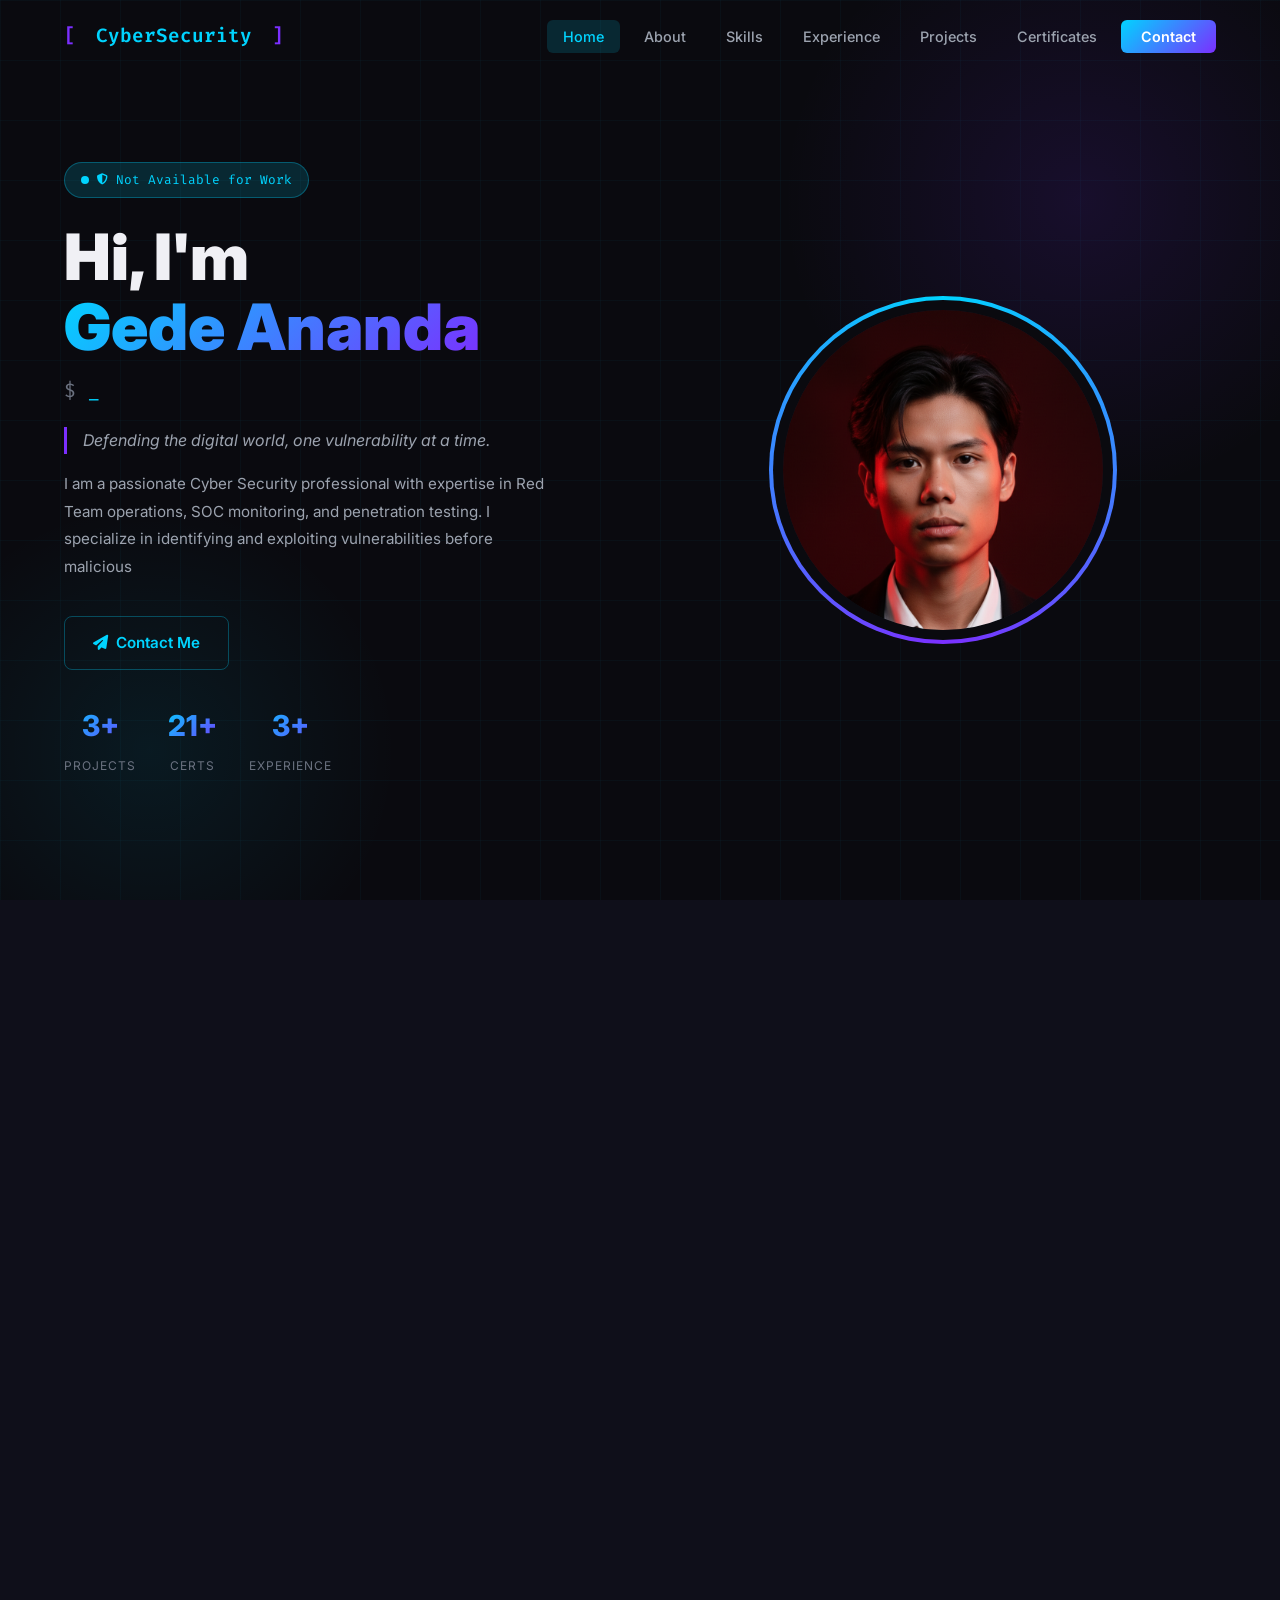
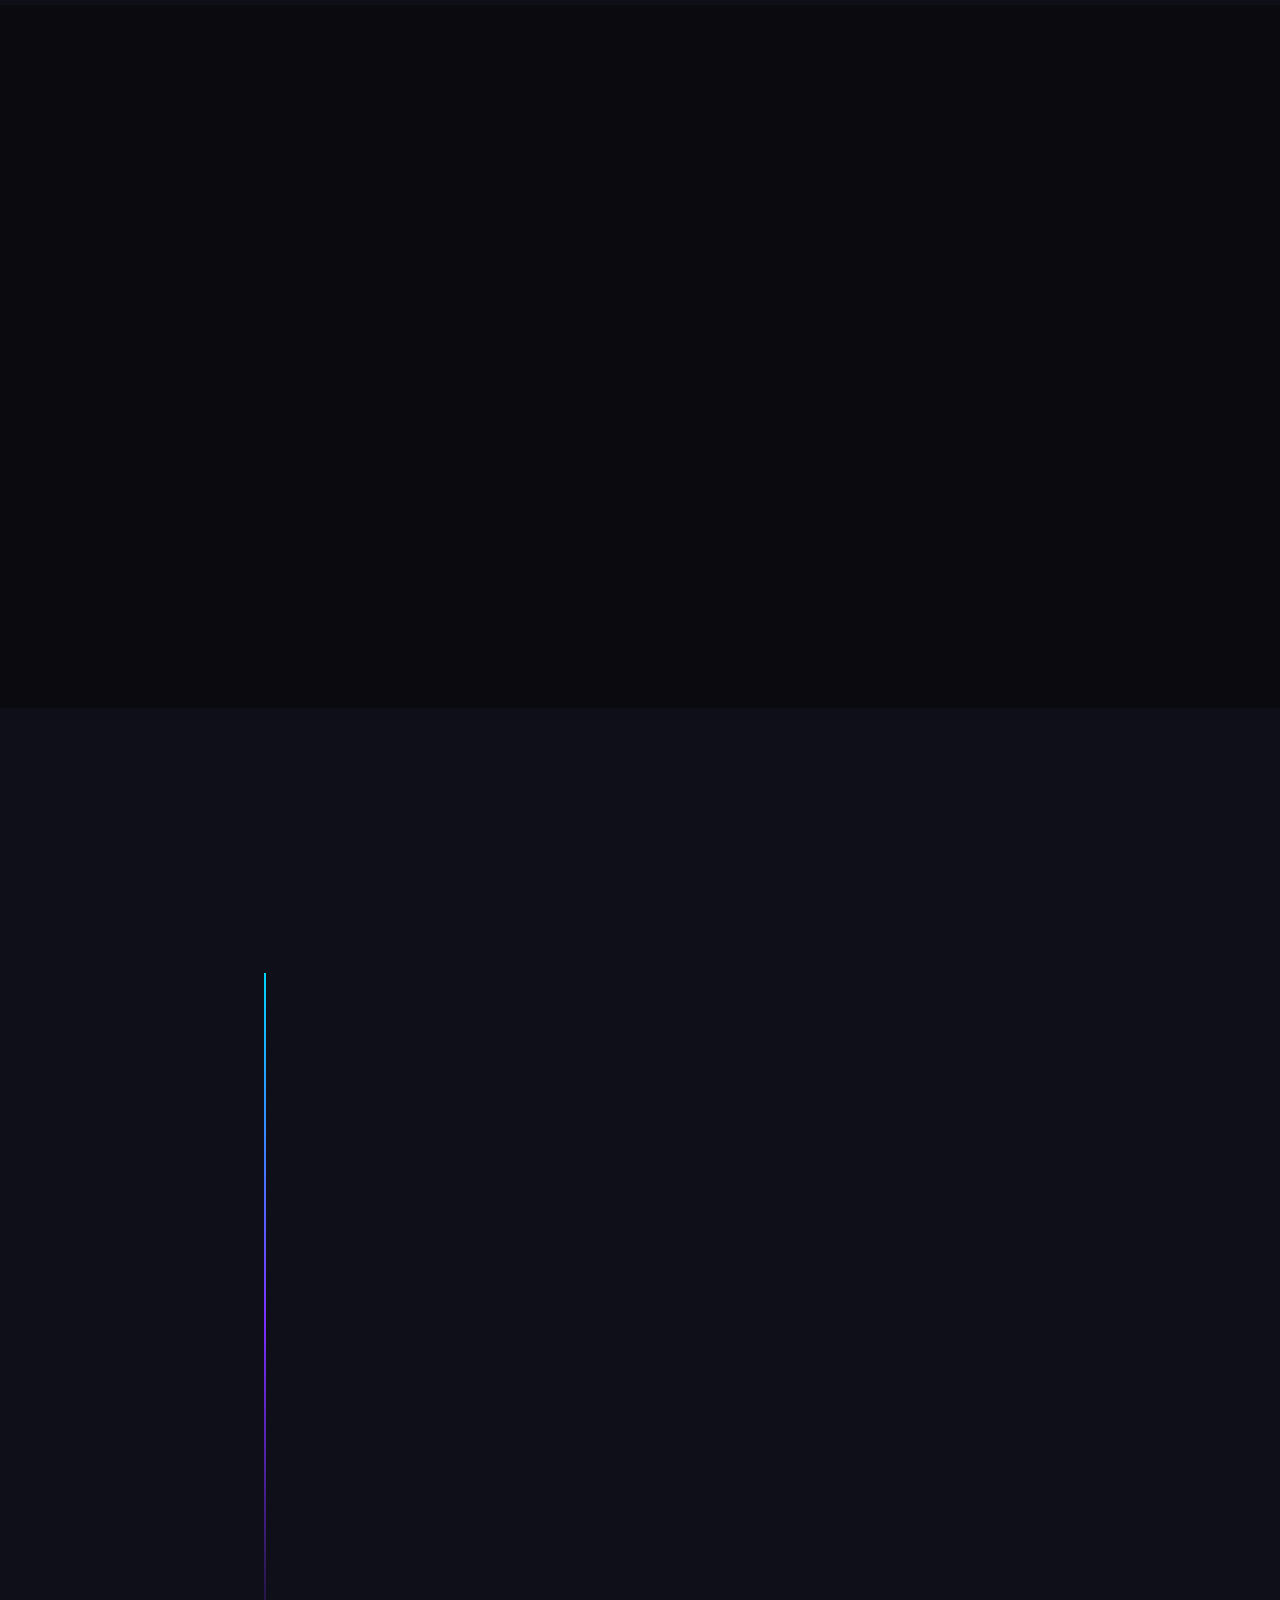
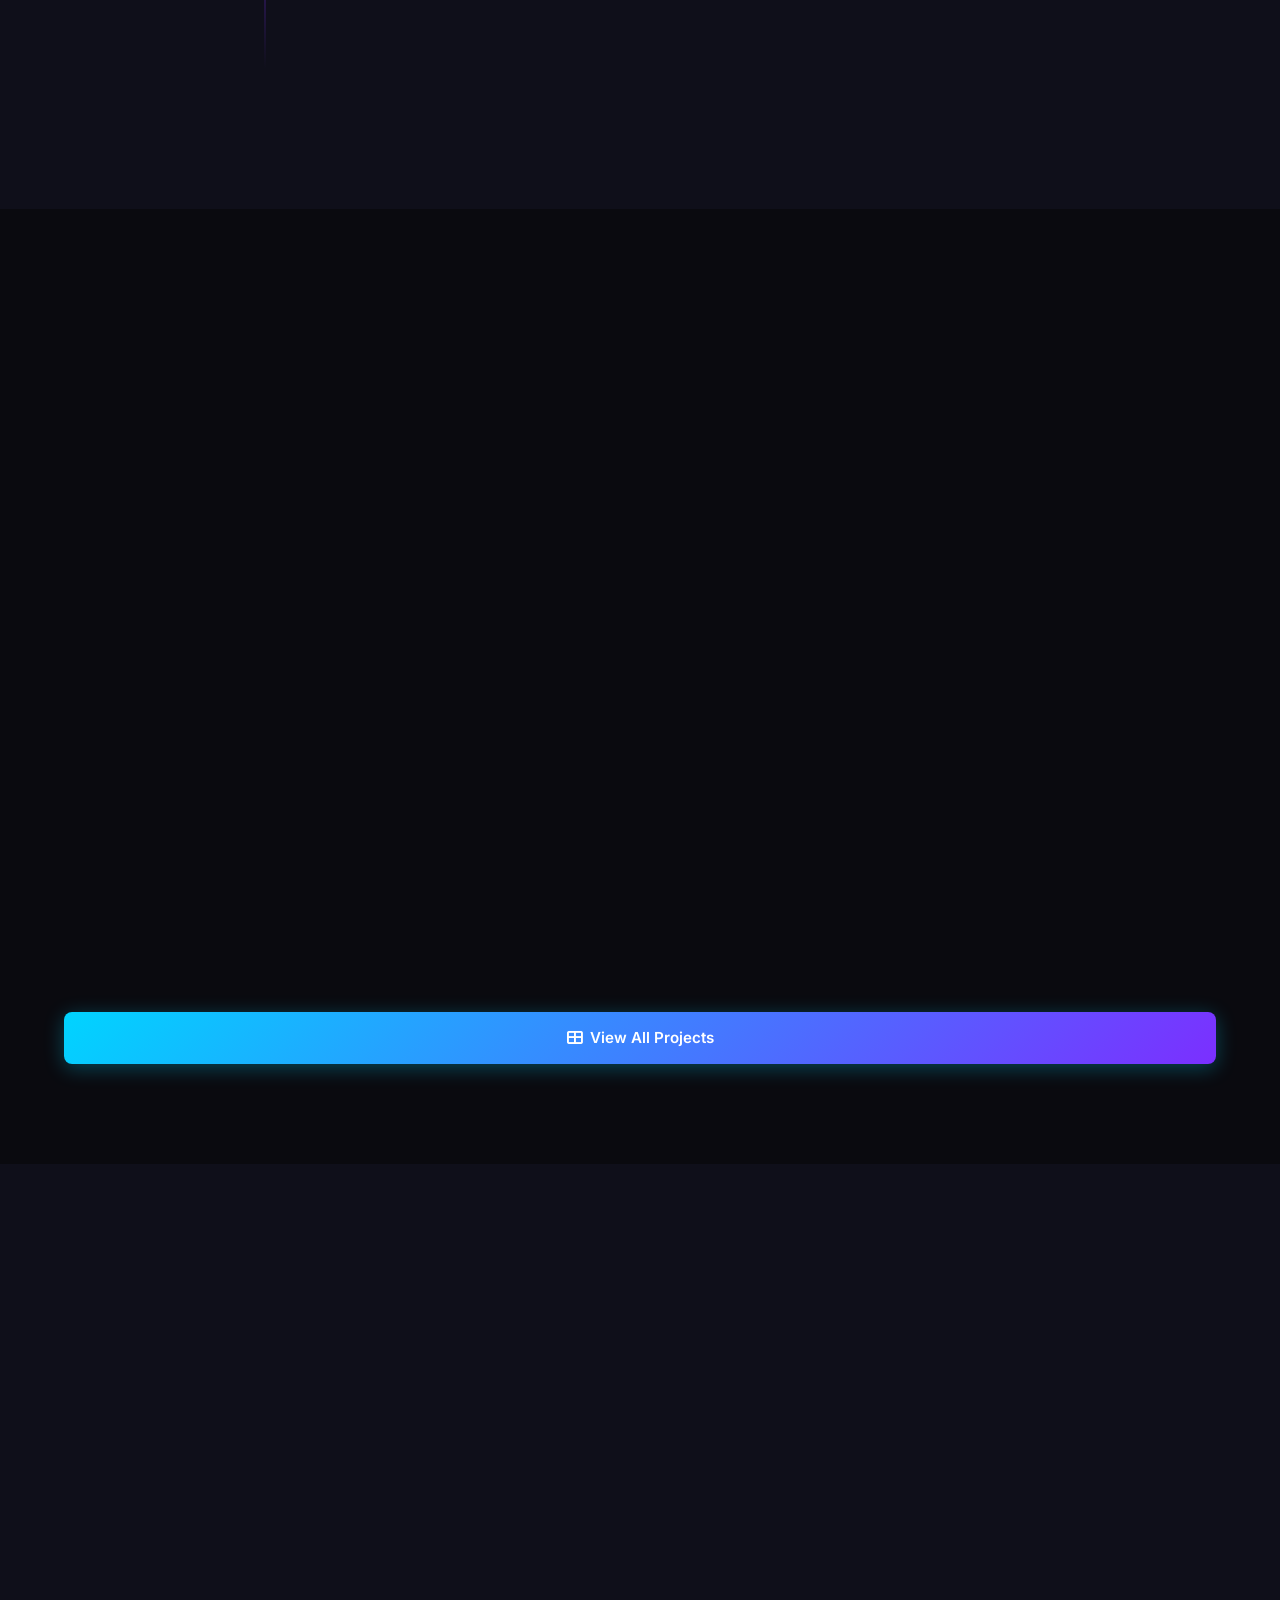
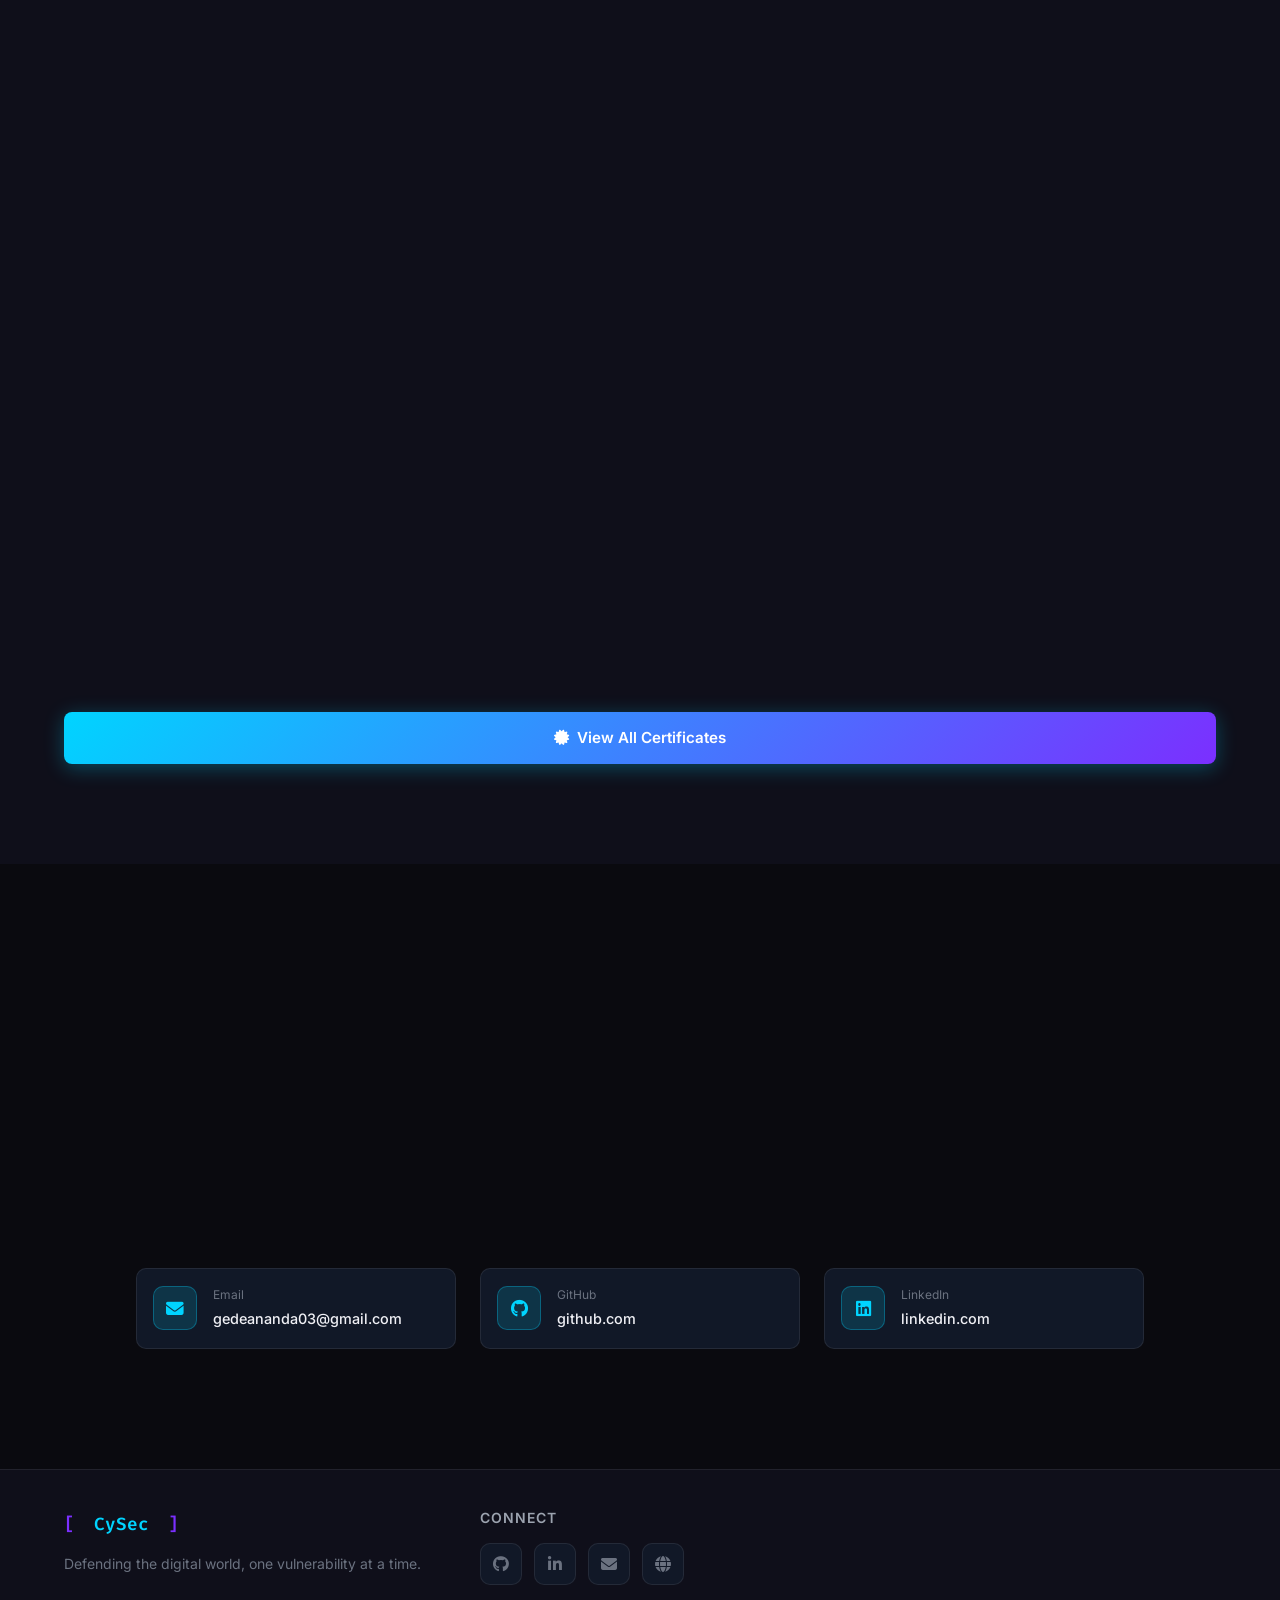
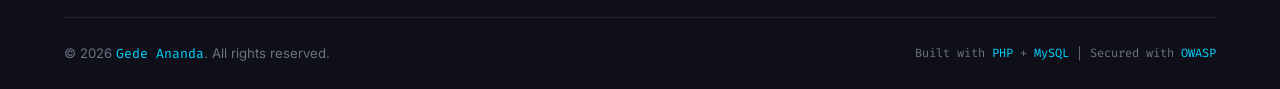
==== commit 967c152f: "add new cert" ====
--- a/index.html
+++ b/index.html
@@ -496,10 +496,13 @@
             <div class="cert-title">Blue Team Junior Analyst</div>
             <div class="cert-issuer"><i class="fas fa-building"></i> Security Blue Team</div>
             <div class="cert-date"><i class="far fa-calendar"></i> May 2026</div>
-            <div style="display:flex;gap:8px;flex-wrap:wrap;margin-top:14px">
+            <div class="cert-actions">
               <button type="button" class="cert-link" data-lightbox-src="assets/uploads/certificates/BFTA.jpg"
                 data-lightbox-title="Security Blue Team">
                 <i class="fas fa-image"></i> View Image
+              </button>
+              <button type="button" class="cert-check-link">
+                <i class="fas fa-paper-plane"></i> Check Certificate
               </button>
             </div>
           </div>
@@ -520,10 +523,13 @@
             <div class="cert-title">Certified Web Red Team Analyst</div>
             <div class="cert-issuer"><i class="fas fa-building"></i> CyberWarFare</div>
             <div class="cert-date"><i class="far fa-calendar"></i> August 2026</div>
-            <div style="display:flex;gap:8px;flex-wrap:wrap;margin-top:14px">
+            <div class="cert-actions">
               <button type="button" class="cert-link" data-lightbox-src="assets/uploads/certificates/WEBRTA.jpg"
                 data-lightbox-title="Certified Web Red Team Analyst">
                 <i class="fas fa-image"></i> View Image
+              </button>
+              <button type="button" class="cert-check-link" data-cert-url="https://www.credential.net/xxx-xxx">
+                <i class="fas fa-paper-plane"></i> Check Certificate
               </button>
             </div>
           </div>
@@ -544,10 +550,13 @@
             <div class="cert-title">Certfied AD Red Team Specialist</div>
             <div class="cert-issuer"><i class="fas fa-building"></i> CyberWarFare</div>
             <div class="cert-date"><i class="far fa-calendar"></i> August 2026</div>
-            <div style="display:flex;gap:8px;flex-wrap:wrap;margin-top:14px">
+            <div class="cert-actions">
               <button type="button" class="cert-link" data-lightbox-src="assets/uploads/certificates/ADRTS.jpg"
                 data-lightbox-title="Certfied AD Red Team Specialist">
                 <i class="fas fa-image"></i> View Image
+              </button>
+              <button type="button" class="cert-check-link" data-cert-url="https://www.credential.net/xxx-xxx">
+                <i class="fas fa-paper-plane"></i> Check Certificate
               </button>
             </div>
           </div>
@@ -566,10 +575,13 @@
             <div class="cert-title">Junior Security Operation Center</div>
             <div class="cert-issuer"><i class="fas fa-building"></i> Vibe Security</div>
             <div class="cert-date"><i class="far fa-calendar"></i> July 2026</div>
-            <div style="display:flex;gap:8px;flex-wrap:wrap;margin-top:14px">
+            <div class="cert-actions">
               <button type="button" class="cert-link" data-lightbox-src="assets/uploads/certificates/JSOC.png"
                 data-lightbox-title="Junior Security Operation Center">
                 <i class="fas fa-image"></i> View Image
+              </button>
+              <button type="button" class="cert-check-link" data-cert-url="https://www.credential.net/xxx-xxx">
+                <i class="fas fa-paper-plane"></i> Check Certificate
               </button>
             </div>
           </div>
@@ -589,10 +601,13 @@
             <div class="cert-title">Certified Associate Penetration Tester</div>
             <div class="cert-issuer"><i class="fas fa-building"></i> Hackviser</div>
             <div class="cert-date"><i class="far fa-calendar"></i> Aug 2025</div>
-            <div style="display:flex;gap:8px;flex-wrap:wrap;margin-top:14px">
+            <div class="cert-actions">
               <button type="button" class="cert-link" data-lightbox-src="assets/uploads/certificates/CAPT.jpg"
                 data-lightbox-title="Certified Associate Penetration Tester">
                 <i class="fas fa-image"></i> View Image
+              </button>
+              <button type="button" class="cert-check-link" data-cert-url="https://www.credential.net/xxx-xxx">
+                <i class="fas fa-paper-plane"></i> Check Certificate
               </button>
             </div>
           </div>
@@ -611,10 +626,13 @@
             <div class="cert-title">Certified Red Team Analyst</div>
             <div class="cert-issuer"><i class="fas fa-building"></i> CyberWarFare</div>
             <div class="cert-date"><i class="far fa-calendar"></i> Agust 2026</div>
-            <div style="display:flex;gap:8px;flex-wrap:wrap;margin-top:14px">
+            <div class="cert-actions">
               <button type="button" class="cert-link" data-lightbox-src="assets/uploads/certificates/CRTA.jpg"
                 data-lightbox-title="Certified Red Team Analyst">
                 <i class="fas fa-image"></i> View Image
+              </button>
+              <button type="button" class="cert-check-link" data-cert-url="https://www.credential.net/xxx-xxx">
+                <i class="fas fa-paper-plane"></i> Check Certificate
               </button>
             </div>
           </div>
--- a/assets/css/style.css
+++ b/assets/css/style.css
@@ -1077,9 +1077,22 @@
   margin-bottom: 16px;
 }
 
+.cert-actions {
+  display: flex;
+  gap: 8px;
+  margin-top: 14px;
+}
+
+.cert-actions .cert-link,
+.cert-actions .cert-check-link {
+  flex: 1;
+  min-width: 0;
+}
+
 .cert-link {
   display: inline-flex;
   align-items: center;
+  justify-content: center;
   gap: 6px;
   font-size: 0.8rem;
   color: var(--cyan);
@@ -1088,11 +1101,33 @@
   padding: 6px 14px;
   border-radius: 6px;
   transition: var(--transition);
+  white-space: nowrap;
 }
 
 .cert-link:hover {
   background: rgba(0, 212, 255, 0.2);
   color: var(--cyan);
+}
+
+.cert-check-link {
+  display: inline-flex;
+  align-items: center;
+  justify-content: center;
+  gap: 6px;
+  font-size: 0.8rem;
+  color: #34d399;
+  background: rgba(52, 211, 153, 0.08);
+  border: 1px solid rgba(52, 211, 153, 0.25);
+  padding: 6px 14px;
+  border-radius: 6px;
+  transition: var(--transition);
+  cursor: pointer;
+  white-space: nowrap;
+}
+
+.cert-check-link:hover {
+  background: rgba(52, 211, 153, 0.2);
+  color: #34d399;
 }
 
 /* ---- Cert body (padding wrapper) ---- */
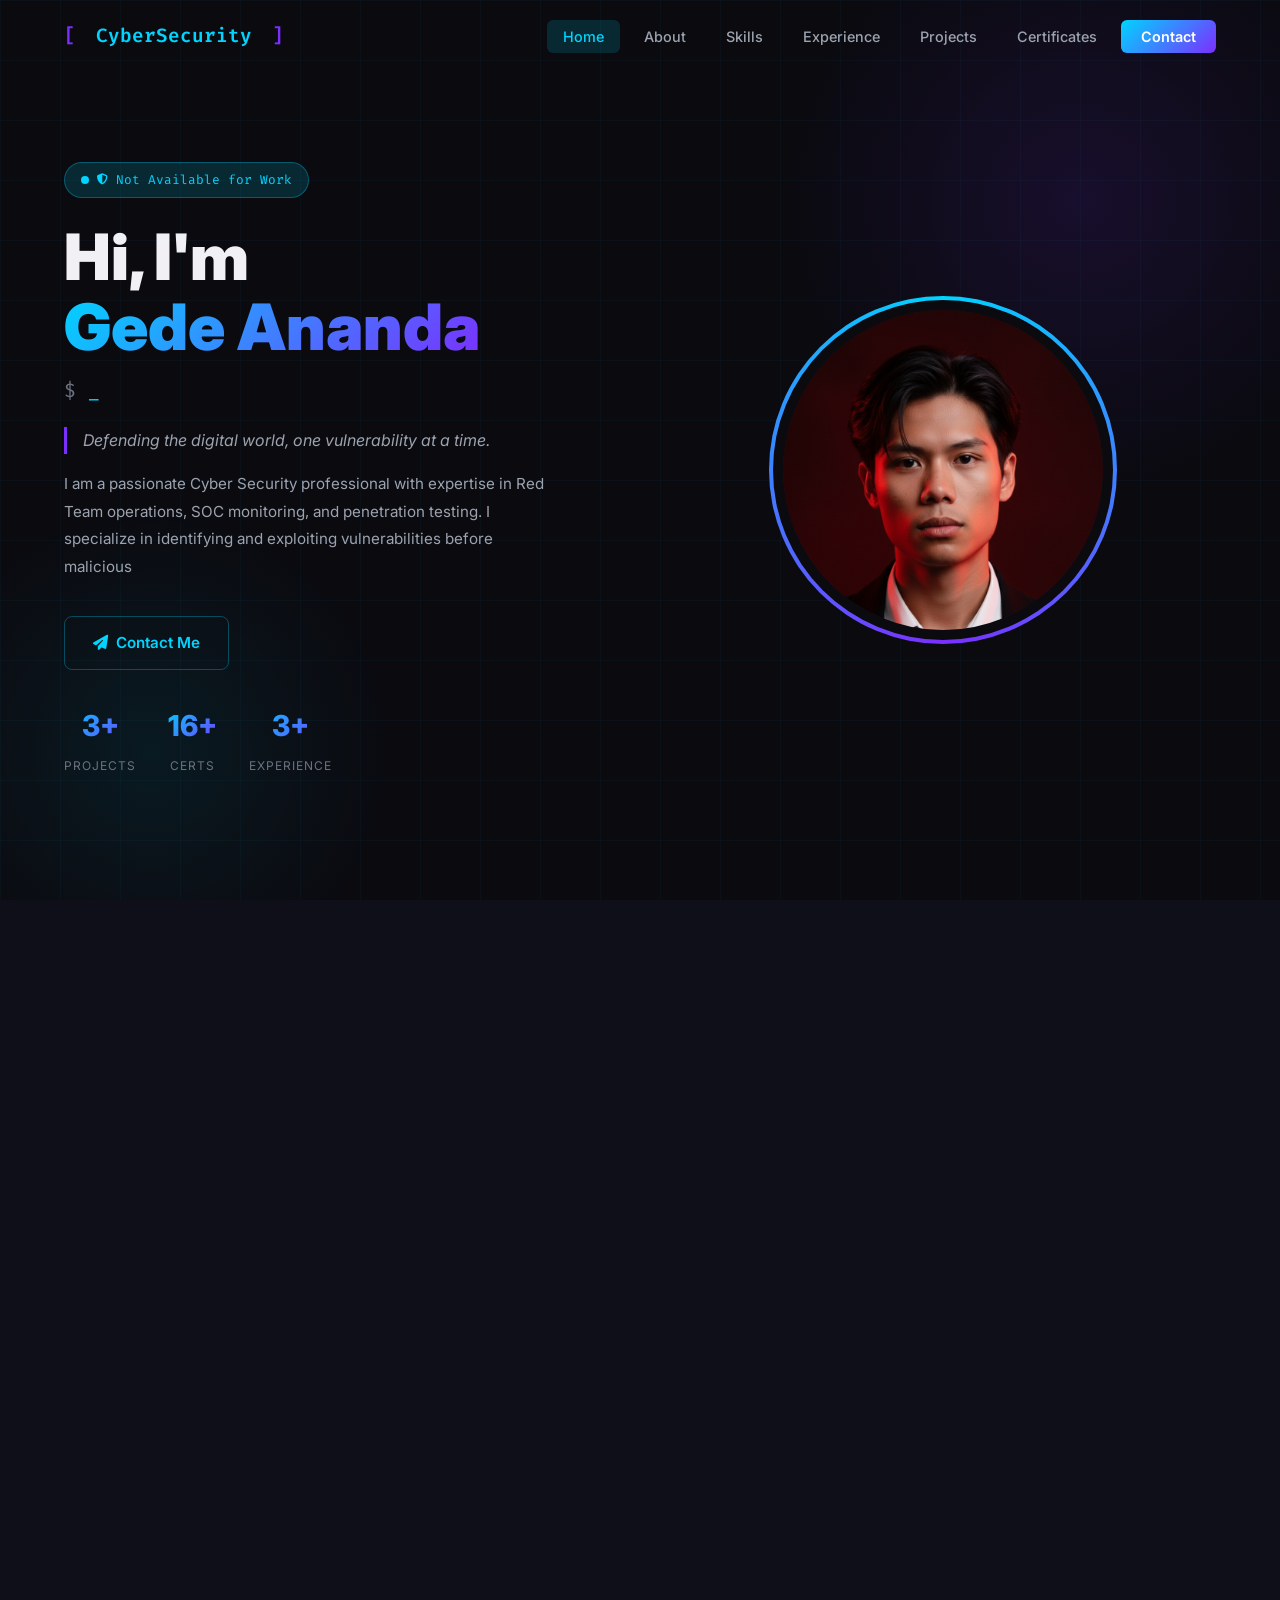
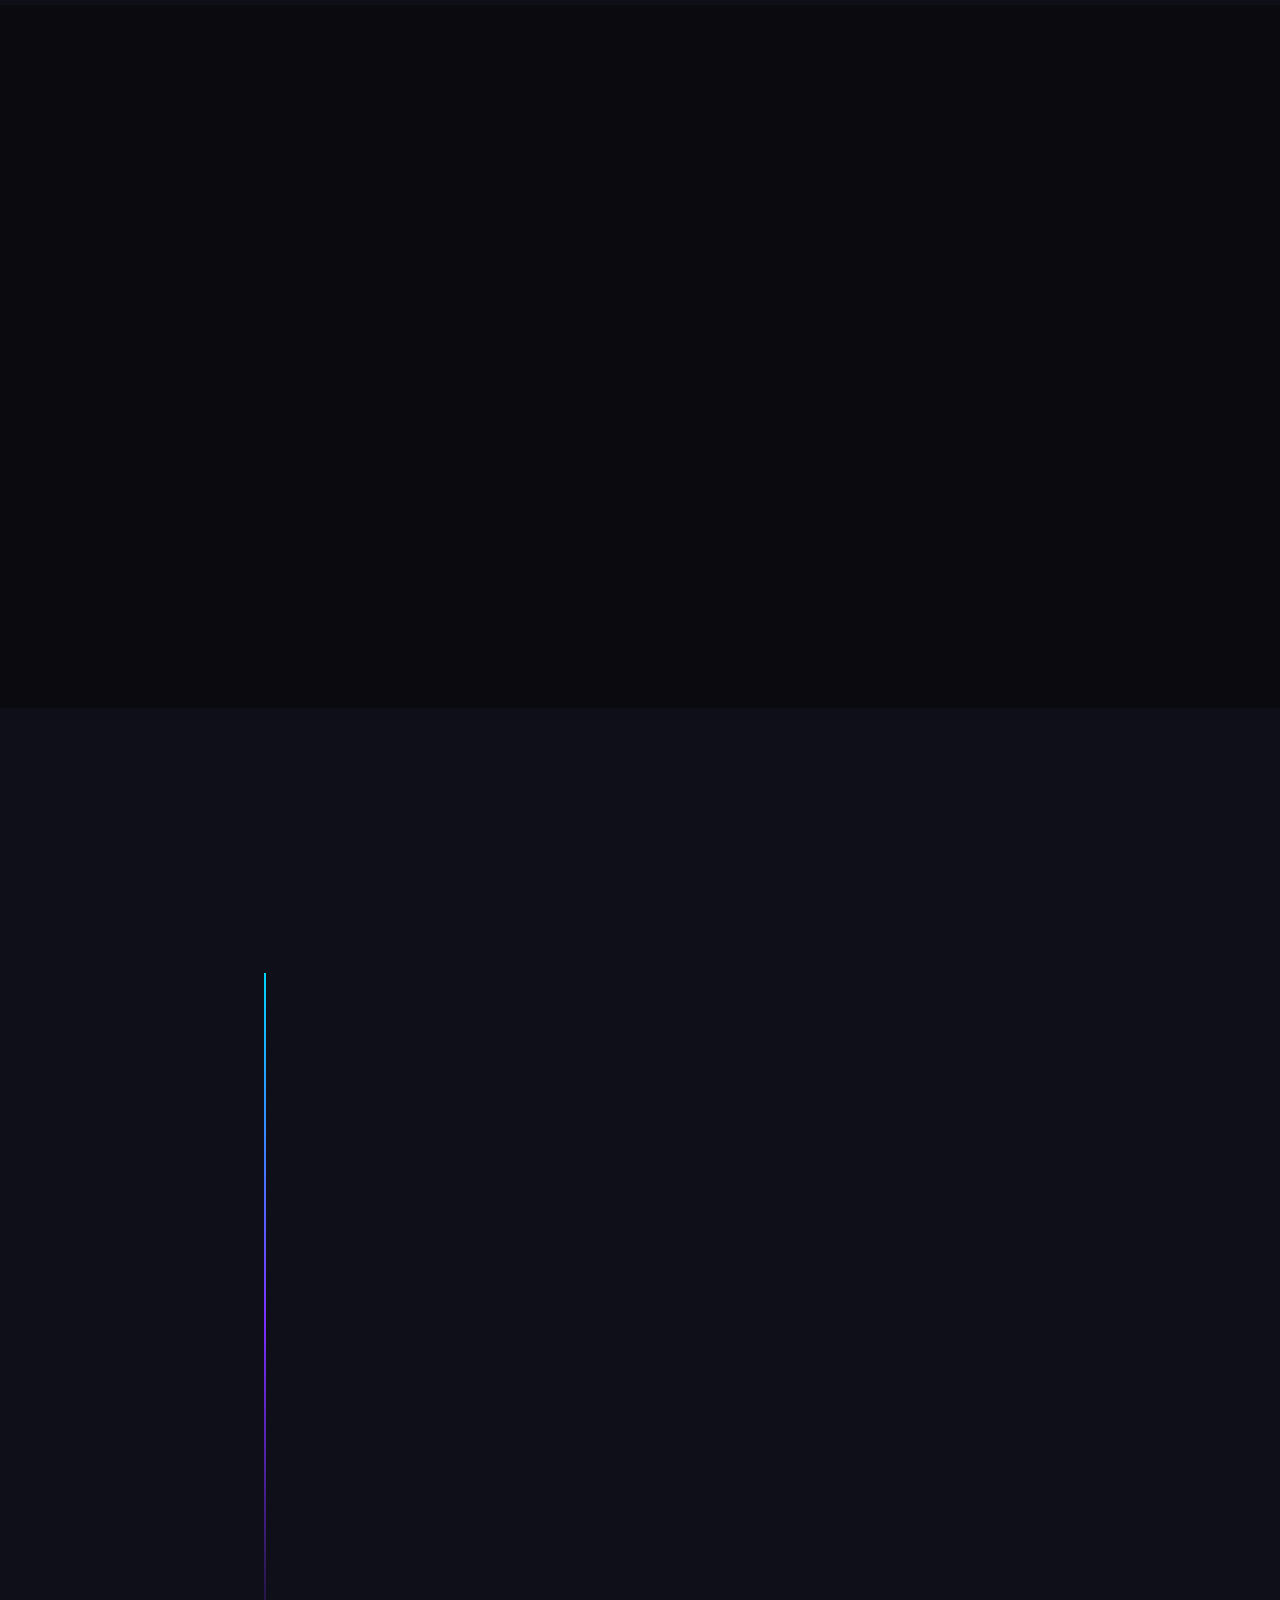
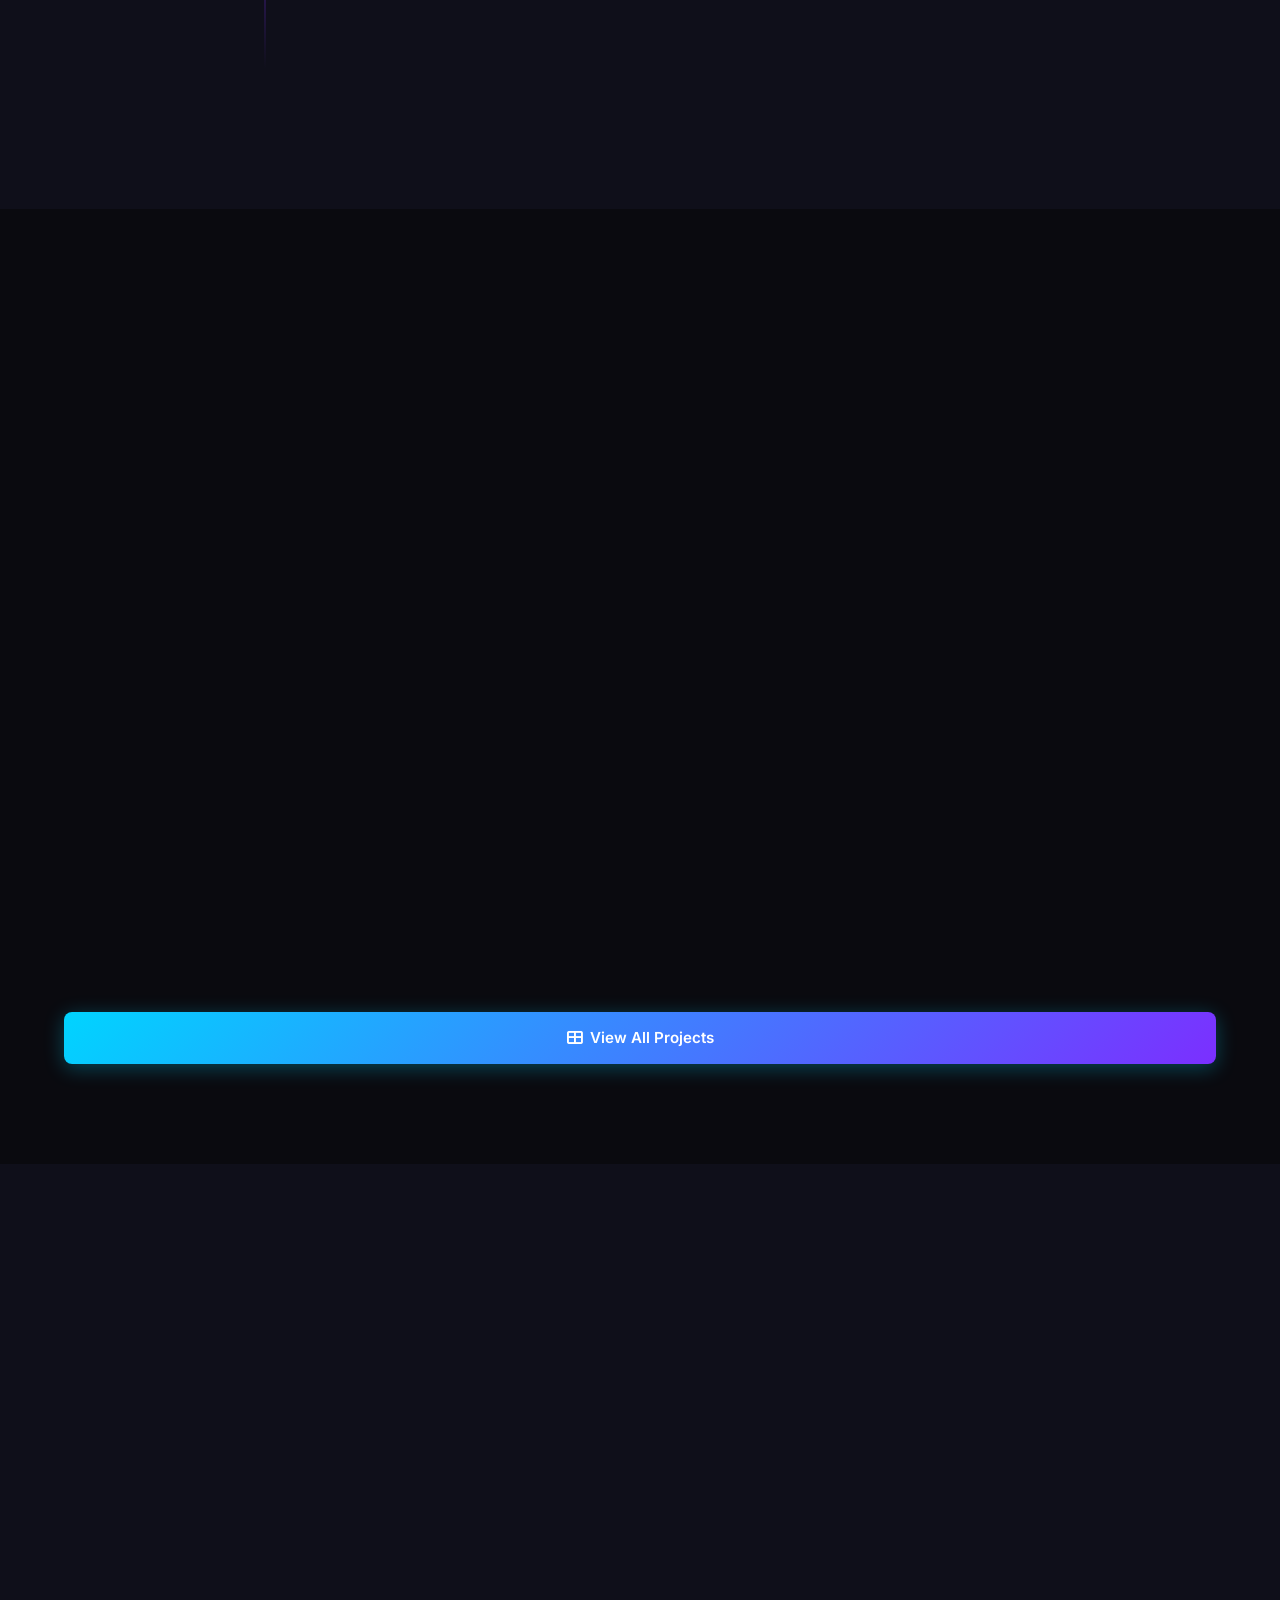
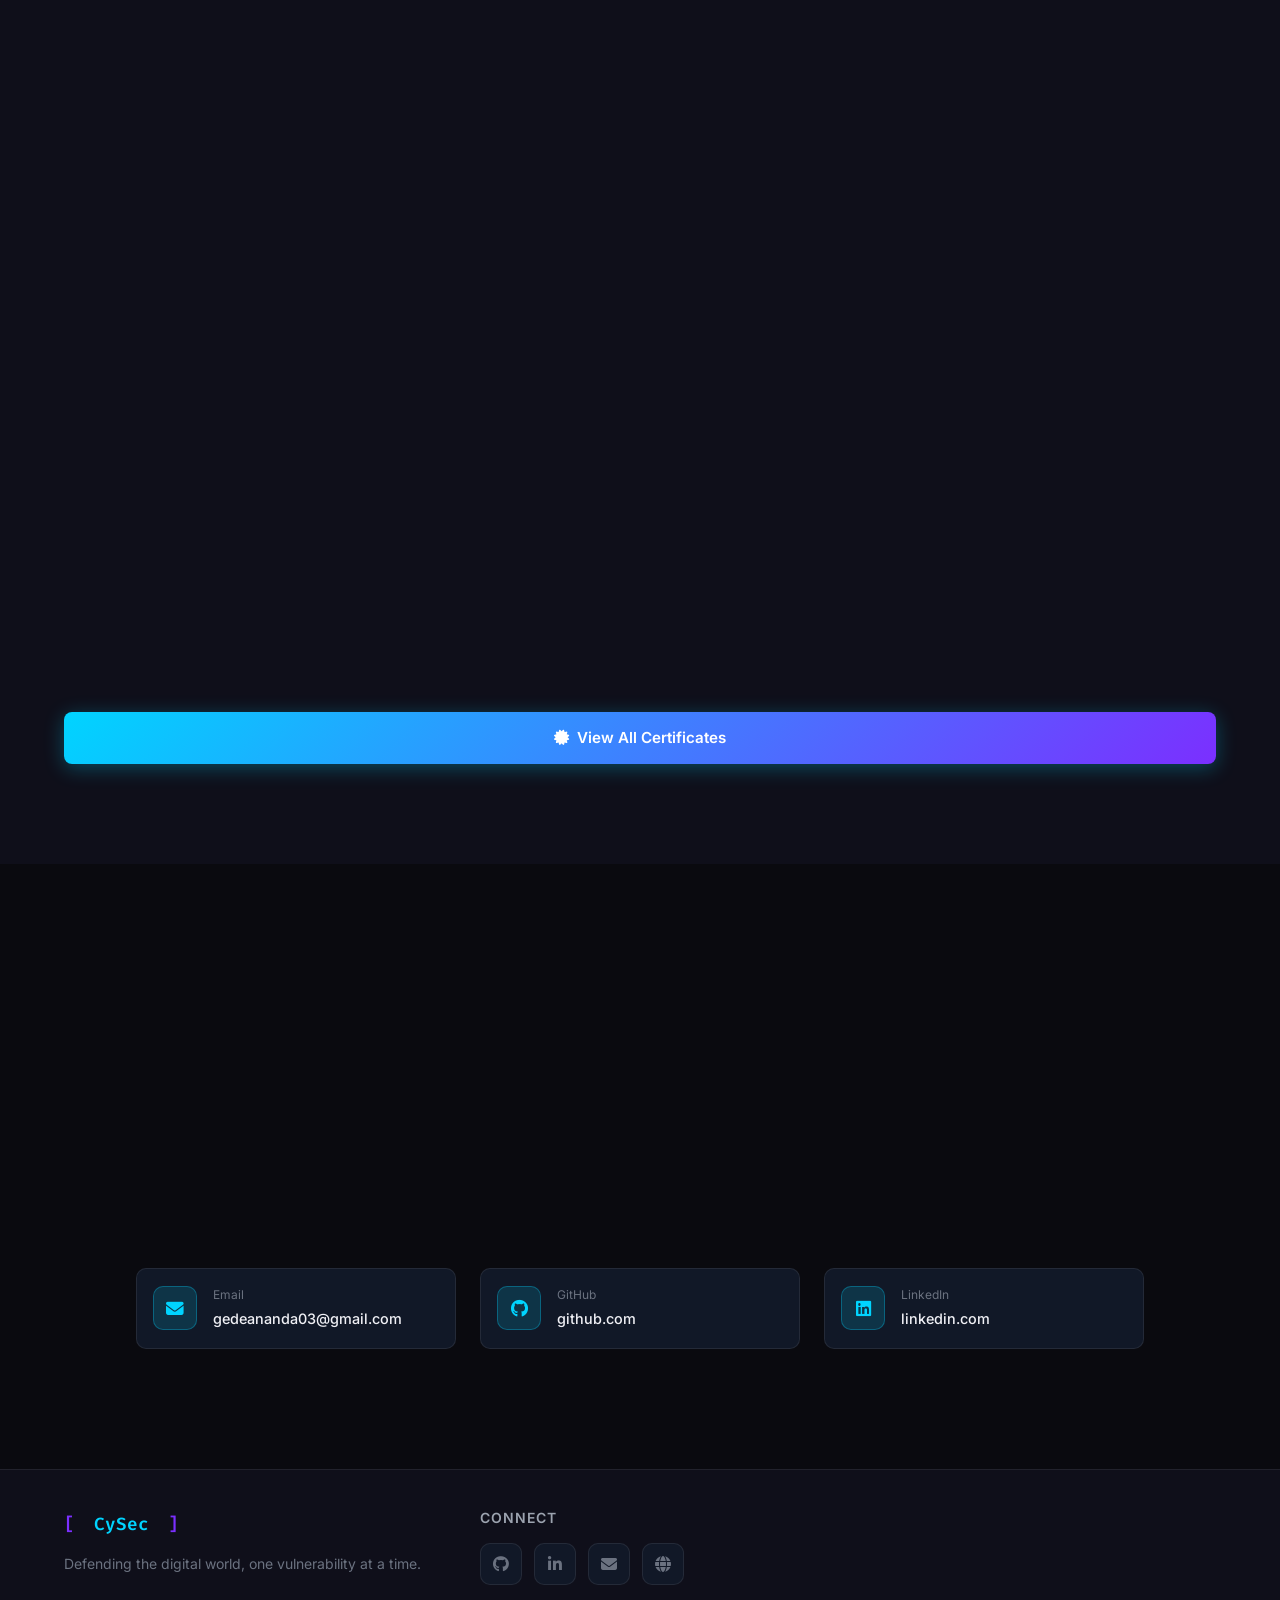
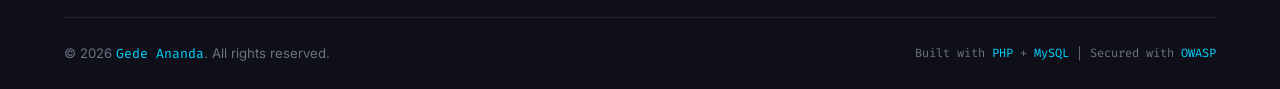
==== commit 928bf7df: "fix bug" ====
--- a/index.html
+++ b/index.html
@@ -128,7 +128,7 @@
             <span class="hero-stat-label">Projects</span>
           </div>
           <div class="hero-stat">
-            <span class="hero-stat-number counter-number" data-count="21" data-suffix="+">21+</span>
+            <span class="hero-stat-number counter-number" data-count="16" data-suffix="+">16+</span>
             <span class="hero-stat-label">Certs</span>
           </div>
           <div class="hero-stat">
@@ -482,26 +482,24 @@
 
       <div class="certs-grid">
         <div class="cert-card reveal" style="transition-delay: 0s">
-          <!-- Certificate photo ΓåÆ click to open lightbox -->
-          <div class="cert-image-wrap" data-lightbox-src="assets/uploads/certificates/BTFA.jpg"
-            data-lightbox-title="Blue Team Junior Analyst">
-            <img src="assets/uploads/certificates/BTFA.jpg" alt="Blue Team Junior Analyst" class="cert-image"
-              loading="lazy">
+          <div class="cert-image-wrap" data-lightbox-src="assets/uploads/certificates/CRTA.jpg"
+            data-lightbox-title="Certified Red Team Analyst">
+            <img src="assets/uploads/certificates/CRTA.jpg" alt="CRTA" class="cert-image" loading="lazy">
             <div class="cert-image-overlay">
               <i class="fas fa-expand-alt"></i>
               <span>View Full</span>
             </div>
           </div>
           <div class="cert-body">
-            <div class="cert-title">Blue Team Junior Analyst</div>
-            <div class="cert-issuer"><i class="fas fa-building"></i> Security Blue Team</div>
-            <div class="cert-date"><i class="far fa-calendar"></i> May 2026</div>
+            <div class="cert-title">Certified Red Team Analyst</div>
+            <div class="cert-issuer"><i class="fas fa-building"></i> CyberWarfare Labs</div>
+            <div class="cert-date"><i class="far fa-calendar"></i> July 2026</div>
             <div class="cert-actions">
-              <button type="button" class="cert-link" data-lightbox-src="assets/uploads/certificates/BFTA.jpg"
-                data-lightbox-title="Security Blue Team">
+              <button type="button" class="cert-link" data-lightbox-src="assets/uploads/certificates/CRTA.jpg"
+                data-lightbox-title="CRTA">
                 <i class="fas fa-image"></i> View Image
               </button>
-              <button type="button" class="cert-check-link">
+              <button type="button" class="cert-check-link" data-cert-url="">
                 <i class="fas fa-paper-plane"></i> Check Certificate
               </button>
             </div>
@@ -509,85 +507,31 @@
         </div>
 
         <div class="cert-card reveal" style="transition-delay: 0s">
-          <!-- Certificate photo ΓåÆ click to open lightbox -->
-          <div class="cert-image-wrap" data-lightbox-src="assets/uploads/certificates/WEBRTA.jpg"
-            data-lightbox-title="Certified Web Red Team Analyst">
-            <img src="assets/uploads/certificates/WEBRTA.jpg" alt="Certified Web Red Team Analyst" class="cert-image"
-              loading="lazy">
+          <div class="cert-image-wrap" data-lightbox-src="assets/uploads/certificates/ADRTS.jpg"
+            data-lightbox-title="ADRTS">
+            <img src="assets/uploads/certificates/ADRTS.jpg" alt="ADRTS" class="cert-image" loading="lazy">
             <div class="cert-image-overlay">
               <i class="fas fa-expand-alt"></i>
               <span>View Full</span>
             </div>
           </div>
           <div class="cert-body">
-            <div class="cert-title">Certified Web Red Team Analyst</div>
-            <div class="cert-issuer"><i class="fas fa-building"></i> CyberWarFare</div>
-            <div class="cert-date"><i class="far fa-calendar"></i> August 2026</div>
-            <div class="cert-actions">
-              <button type="button" class="cert-link" data-lightbox-src="assets/uploads/certificates/WEBRTA.jpg"
-                data-lightbox-title="Certified Web Red Team Analyst">
-                <i class="fas fa-image"></i> View Image
-              </button>
-              <button type="button" class="cert-check-link" data-cert-url="https://www.credential.net/xxx-xxx">
-                <i class="fas fa-paper-plane"></i> Check Certificate
-              </button>
-            </div>
-          </div>
-        </div>
-
-        <div class="cert-card reveal" style="transition-delay: 0s">
-          <!-- Certificate photo ΓåÆ click to open lightbox -->
-          <div class="cert-image-wrap" data-lightbox-src="assets/uploads/certificates/ADRTS.jpg"
-            data-lightbox-title="Certfied AD Red Team Specialist">
-            <img src="assets/uploads/certificates/ADRTS.jpg" alt="Certfied AD Red Team Specialist"
-              class="cert-image" loading="lazy">
-            <div class="cert-image-overlay">
-              <i class="fas fa-expand-alt"></i>
-              <span>View Full</span>
-            </div>
-          </div>
-          <div class="cert-body">
-            <div class="cert-title">Certfied AD Red Team Specialist</div>
-            <div class="cert-issuer"><i class="fas fa-building"></i> CyberWarFare</div>
-            <div class="cert-date"><i class="far fa-calendar"></i> August 2026</div>
+            <div class="cert-title">Certified AD Red Team Specialist</div>
+            <div class="cert-issuer"><i class="fas fa-building"></i> CyberWarfare Labs</div>
+            <div class="cert-date"><i class="far fa-calendar"></i> July 2026</div>
             <div class="cert-actions">
               <button type="button" class="cert-link" data-lightbox-src="assets/uploads/certificates/ADRTS.jpg"
-                data-lightbox-title="Certfied AD Red Team Specialist">
+                data-lightbox-title="ADRTS">
                 <i class="fas fa-image"></i> View Image
               </button>
-              <button type="button" class="cert-check-link" data-cert-url="https://www.credential.net/xxx-xxx">
+              <button type="button" class="cert-check-link" data-cert-url="">
                 <i class="fas fa-paper-plane"></i> Check Certificate
               </button>
             </div>
           </div>
         </div>
-        <div class="cert-card reveal" style="transition-delay:0s">
-          <div class="cert-image-wrap" data-lightbox-src="assets/uploads/certificates/JSOC.png"
-            data-lightbox-title="Junior Security Operation Center">
-            <img src="assets/uploads/certificates/JSOC.png" alt="Junior Security Operation Center" class="cert-image"
-              loading="lazy">
-            <div class="cert-image-overlay">
-              <i class="fas fa-expand-alt"></i>
-              <span>View Full</span>
-            </div>
-          </div>
-          <div class="cert-body">
-            <div class="cert-title">Junior Security Operation Center</div>
-            <div class="cert-issuer"><i class="fas fa-building"></i> Vibe Security</div>
-            <div class="cert-date"><i class="far fa-calendar"></i> July 2026</div>
-            <div class="cert-actions">
-              <button type="button" class="cert-link" data-lightbox-src="assets/uploads/certificates/JSOC.png"
-                data-lightbox-title="Junior Security Operation Center">
-                <i class="fas fa-image"></i> View Image
-              </button>
-              <button type="button" class="cert-check-link" data-cert-url="https://www.credential.net/xxx-xxx">
-                <i class="fas fa-paper-plane"></i> Check Certificate
-              </button>
-            </div>
-          </div>
-        </div>
+
         <div class="cert-card reveal" style="transition-delay: 0s">
-          <!-- Certificate photo ΓåÆ click to open lightbox -->
           <div class="cert-image-wrap" data-lightbox-src="assets/uploads/certificates/CAPT.jpg"
             data-lightbox-title="Certified Associate Penetration Tester">
             <img src="assets/uploads/certificates/CAPT.jpg" alt="Certified Associate Penetration Tester"
@@ -606,16 +550,17 @@
                 data-lightbox-title="Certified Associate Penetration Tester">
                 <i class="fas fa-image"></i> View Image
               </button>
-              <button type="button" class="cert-check-link" data-cert-url="https://www.credential.net/xxx-xxx">
+              <button type="button" class="cert-check-link" data-cert-url="">
                 <i class="fas fa-paper-plane"></i> Check Certificate
               </button>
             </div>
           </div>
         </div>
-        <div class="cert-card reveal" style="transition-delay:0s">
-          <div class="cert-image-wrap" data-lightbox-src="assets/uploads/certificates/CRTA.jpg"
-            data-lightbox-title="Certified Red Team Analyst">
-            <img src="assets/uploads/certificates/CRTA.jpg" alt="Certified Red Team Analyst" class="cert-image"
+
+        <div class="cert-card reveal" style="transition-delay: 0s">
+          <div class="cert-image-wrap" data-lightbox-src="assets/uploads/certificates/BTF.jpg"
+            data-lightbox-title="Certificate Blue Team Fundamental">
+            <img src="assets/uploads/certificates/BTF.jpg" alt="Certificate Blue Team Fundamental" class="cert-image"
               loading="lazy">
             <div class="cert-image-overlay">
               <i class="fas fa-expand-alt"></i>
@@ -623,15 +568,67 @@
             </div>
           </div>
           <div class="cert-body">
-            <div class="cert-title">Certified Red Team Analyst</div>
-            <div class="cert-issuer"><i class="fas fa-building"></i> CyberWarFare</div>
-            <div class="cert-date"><i class="far fa-calendar"></i> Agust 2026</div>
+            <div class="cert-title">Certificate Blue Team Fundamental</div>
+            <div class="cert-issuer"><i class="fas fa-building"></i> CyberWarFare Lab</div>
+            <div class="cert-date"><i class="far fa-calendar"></i> April 2026</div>
             <div class="cert-actions">
-              <button type="button" class="cert-link" data-lightbox-src="assets/uploads/certificates/CRTA.jpg"
-                data-lightbox-title="Certified Red Team Analyst">
+              <button type="button" class="cert-link" data-lightbox-src="assets/uploads/certificates/BTF.jpg"
+                data-lightbox-title="Certificate Blue Team Fundamental">
                 <i class="fas fa-image"></i> View Image
               </button>
-              <button type="button" class="cert-check-link" data-cert-url="https://www.credential.net/xxx-xxx">
+              <button type="button" class="cert-check-link" data-cert-url="">
+                <i class="fas fa-paper-plane"></i> Check Certificate
+              </button>
+            </div>
+          </div>
+        </div>
+
+        <div class="cert-card reveal" style="transition-delay: 0s">
+          <div class="cert-image-wrap" data-lightbox-src="assets/uploads/certificates/BTFA.jpg"
+            data-lightbox-title="Blue Team Junior Analyst">
+            <img src="assets/uploads/certificates/BTFA.jpg" alt="Blue Team Junior Analyst" class="cert-image"
+              loading="lazy">
+            <div class="cert-image-overlay">
+              <i class="fas fa-expand-alt"></i>
+              <span>View Full</span>
+            </div>
+          </div>
+          <div class="cert-body">
+            <div class="cert-title">Blue Team Junior Analyst</div>
+            <div class="cert-issuer"><i class="fas fa-building"></i> Security Blue Team</div>
+            <div class="cert-date"><i class="far fa-calendar"></i> May 2026</div>
+            <div class="cert-actions">
+              <button type="button" class="cert-link" data-lightbox-src="assets/uploads/certificates/BTFA.jpg"
+                data-lightbox-title="Blue Team Junior Analyst">
+                <i class="fas fa-image"></i> View Image
+              </button>
+              <button type="button" class="cert-check-link" data-cert-url="">
+                <i class="fas fa-paper-plane"></i> Check Certificate
+              </button>
+            </div>
+          </div>
+        </div>
+
+        <div class="cert-card reveal" style="transition-delay: 0s">
+          <div class="cert-image-wrap" data-lightbox-src="assets/uploads/certificates/kemkes.jpg"
+            data-lightbox-title="Achievements Kemenkes">
+            <img src="assets/uploads/certificates/kemkes.jpg" alt="Achievements Kemenkes" class="cert-image"
+              loading="lazy">
+            <div class="cert-image-overlay">
+              <i class="fas fa-expand-alt"></i>
+              <span>View Full</span>
+            </div>
+          </div>
+          <div class="cert-body">
+            <div class="cert-title">Achievements Kemenkes</div>
+            <div class="cert-issuer"><i class="fas fa-building"></i> KEMENKES</div>
+            <div class="cert-date"><i class="far fa-calendar"></i> June 2024</div>
+            <div class="cert-actions">
+              <button type="button" class="cert-link" data-lightbox-src="assets/uploads/certificates/kemkes.jpg"
+                data-lightbox-title="Achievements Kemenkes">
+                <i class="fas fa-image"></i> View Image
+              </button>
+              <button type="button" class="cert-check-link" data-cert-url="">
                 <i class="fas fa-paper-plane"></i> Check Certificate
               </button>
             </div>
